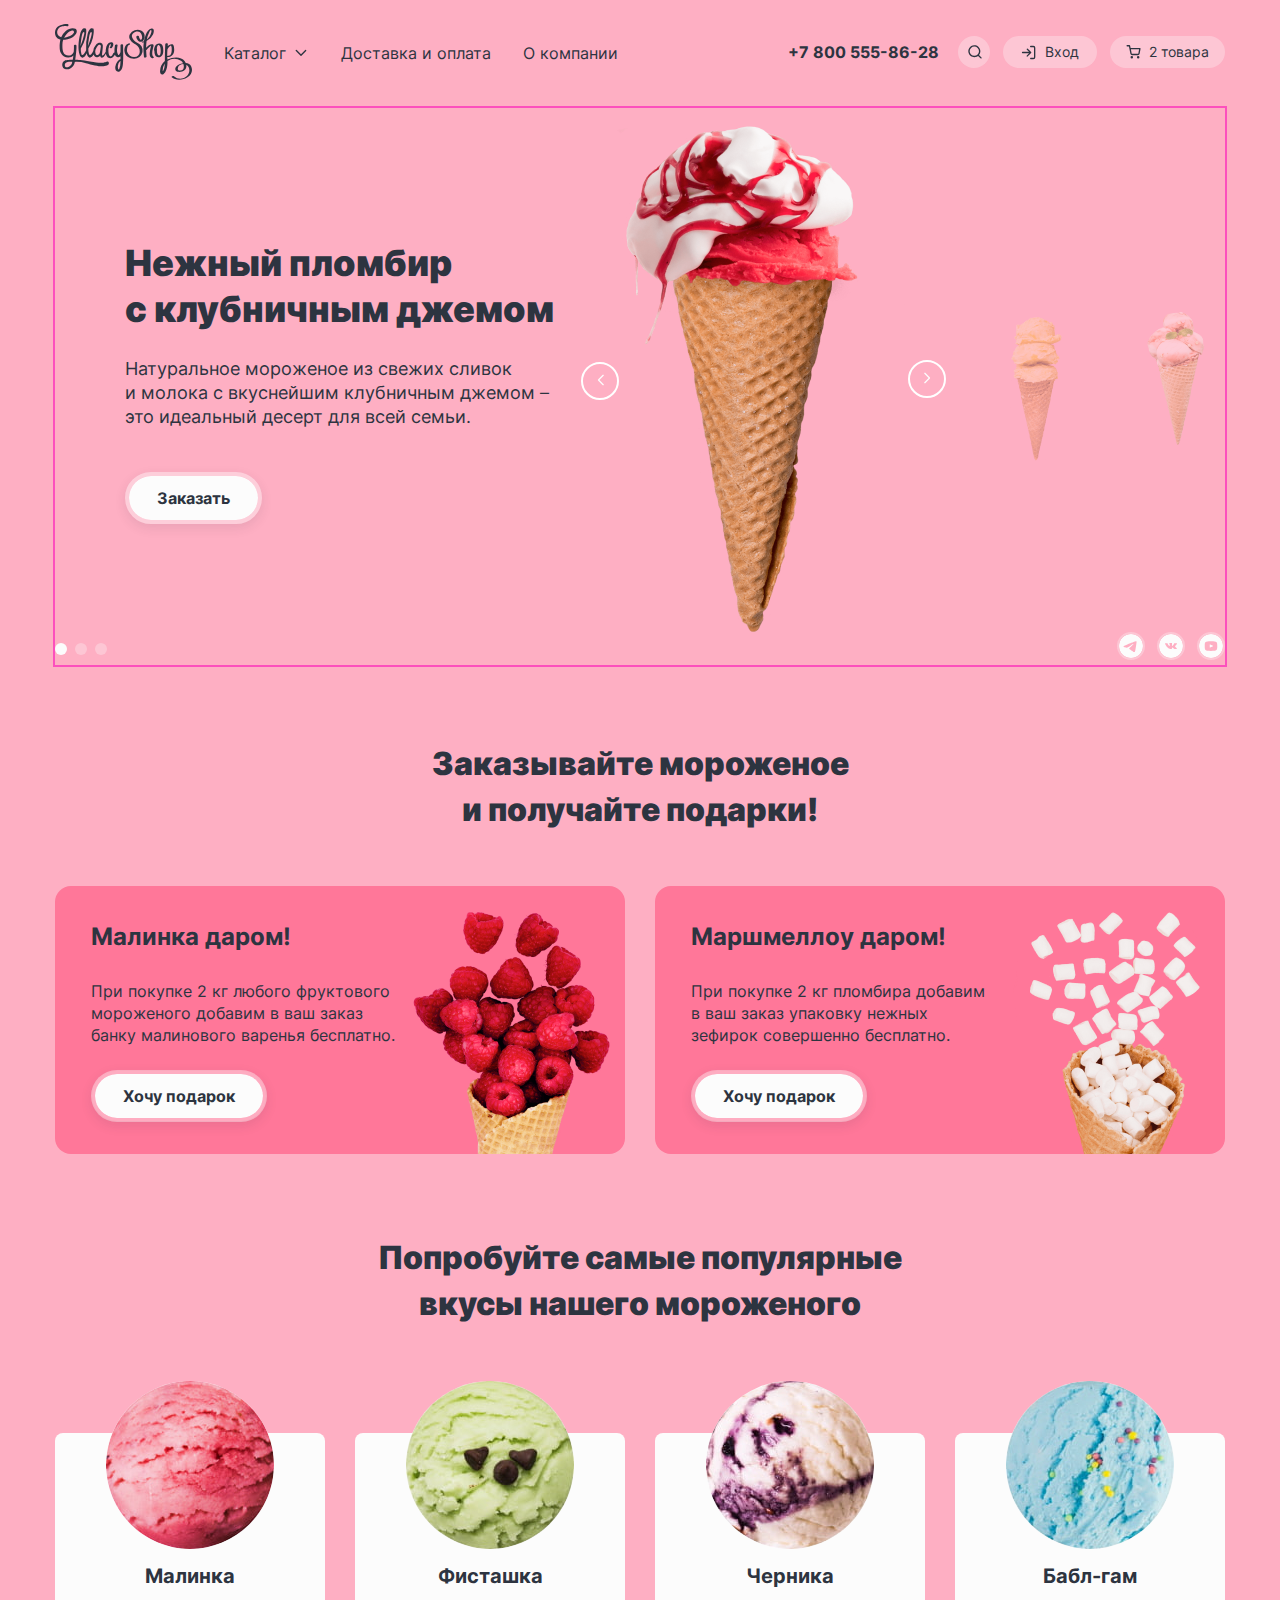
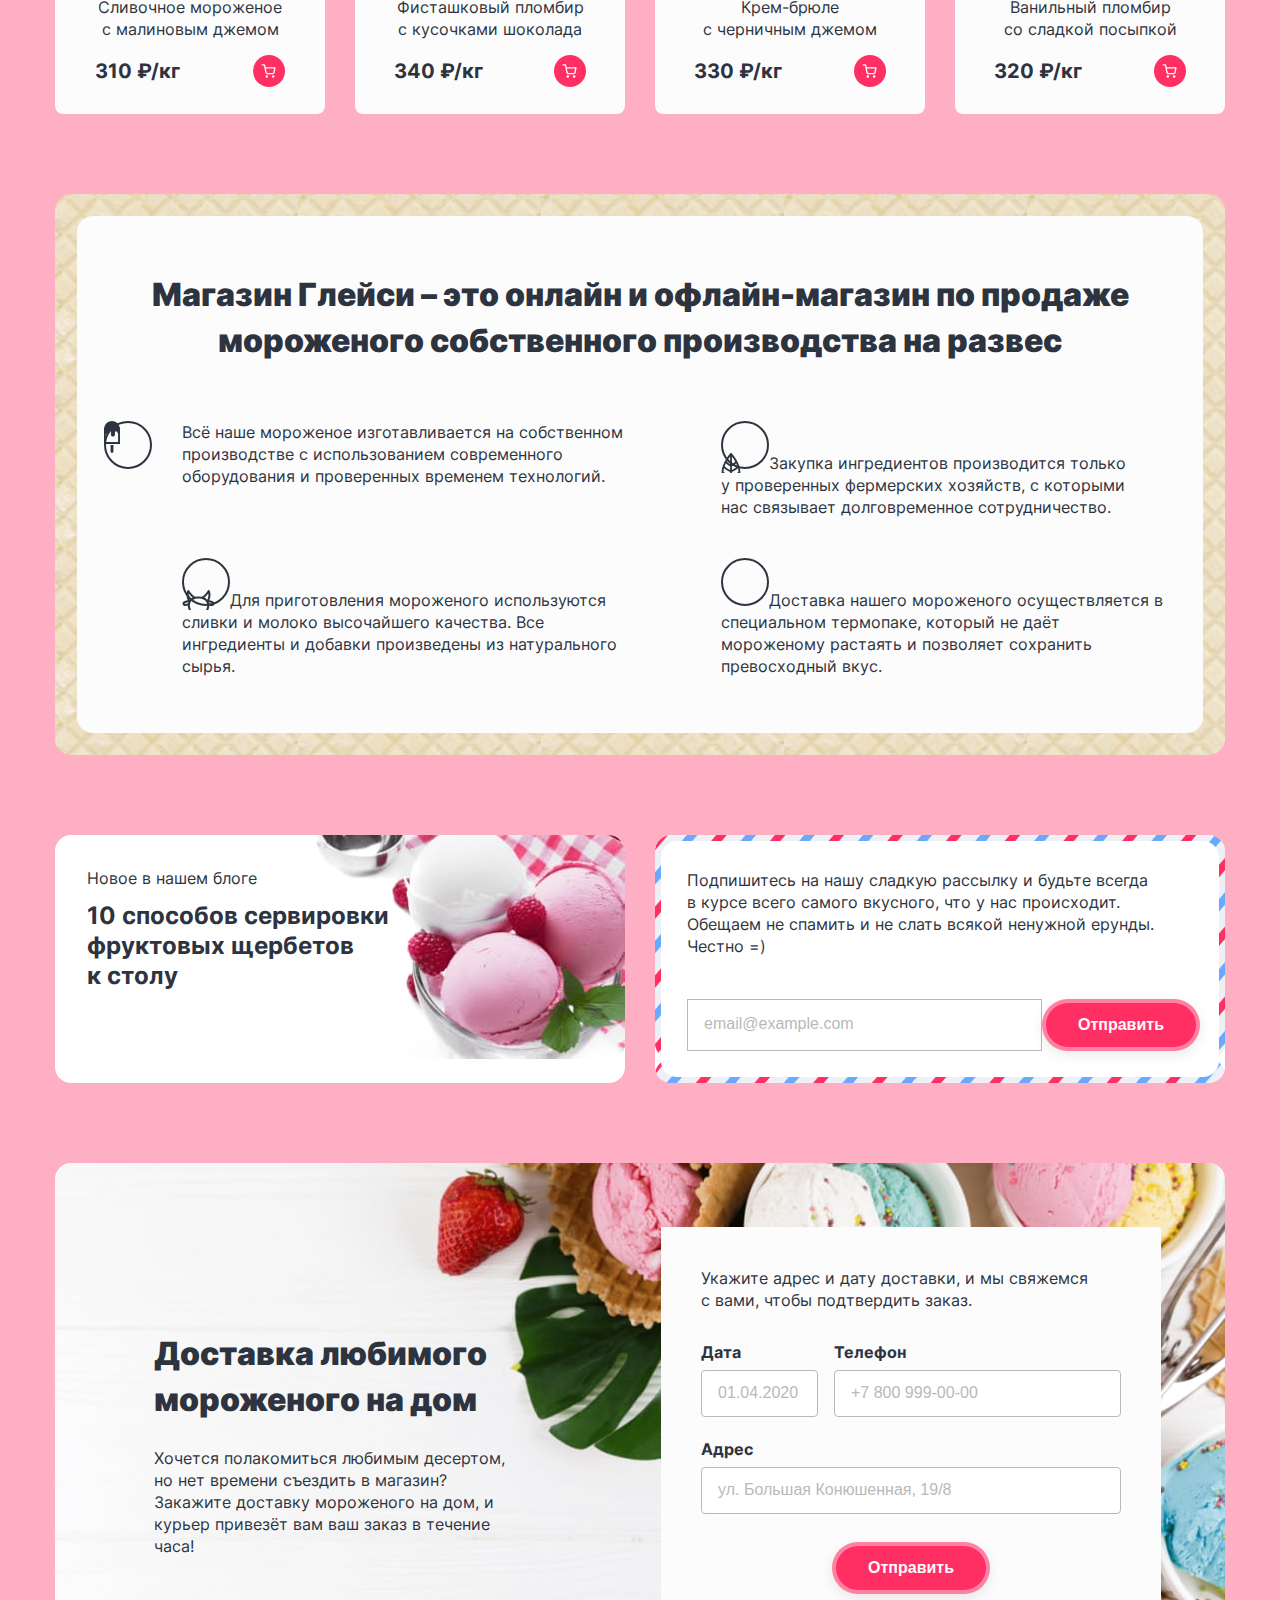
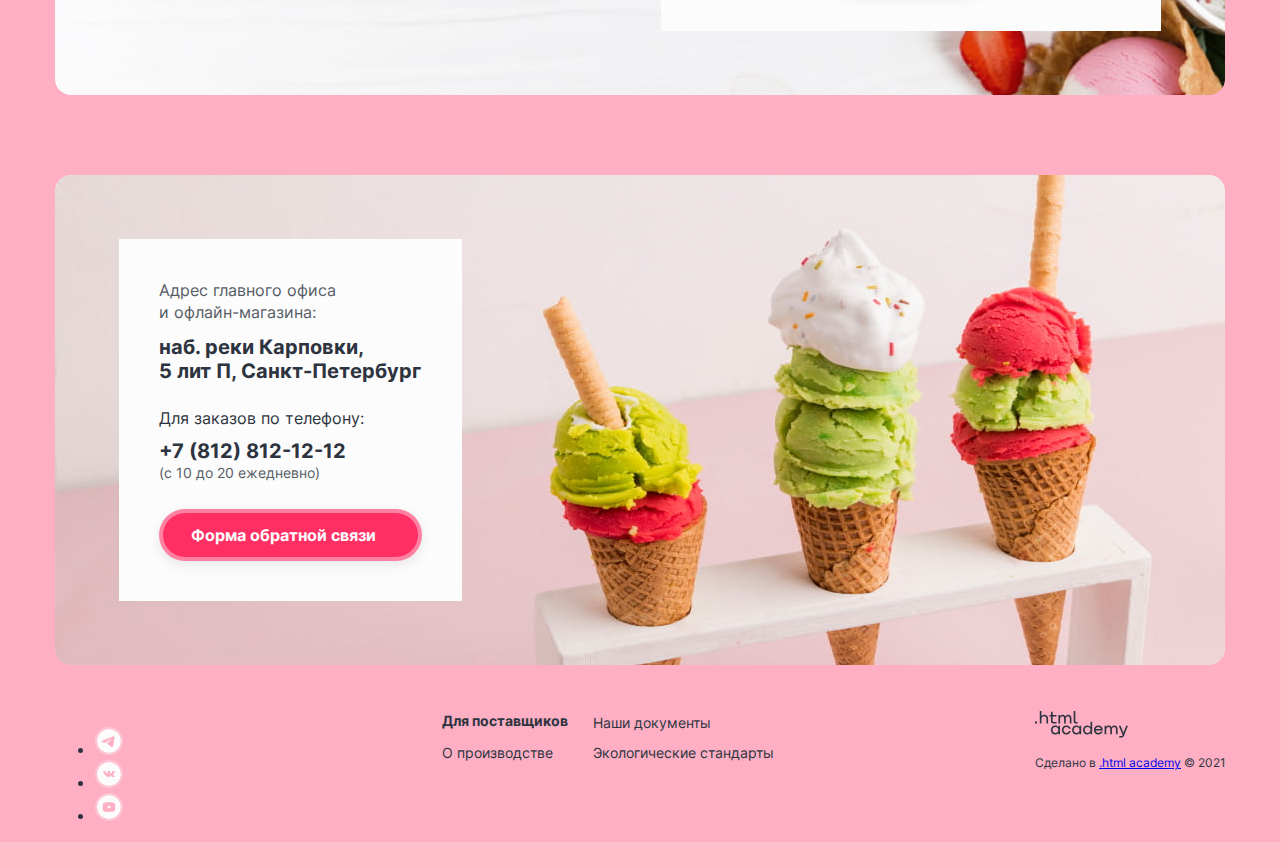
==== index.html @ ef9c4199 "Merge pull request #6 from iukait/master" ====
<!DOCTYPE html>
<html lang="ru">

  <head>
    <meta charset="utf-8">
    <title>Глейси</title>
    <link rel="stylesheet" href="style/style.css">
  </head>

  <body class="slider-pink">
    <div class="page-wrapper">
      <header class="main-header">
        <nav class="navigation">
          <div class="navigation-left">
            <div class="logo-wrapper">
              <a href="index.html" class="navigation-logo">
                <img src="images/logo/logo.svg" class="main-header-logo" alt="логотип Глейси шоп." width="137"
                  height="56">
              </a>
            </div>
            <!-- navigation item -->
            <ul class="navigation-list">
              <li class="navigation-item navigation-item-select">
                <a href="catalog.html" class="navigation-link navigation-link-select ">
                  <svg aria-hidden="true" focusable="false" xmlns="http://www.w3.org/2000/svg" width="16" height="17"
                    fill="currentColor" viewBox="0 0 16 17">
                    <path fill-rule="evenodd"
                      d="M3.8 7.05a.67.67 0 1 0-.93.95l4.66 4.66a.66.66 0 0 0 .95 0L13.14 8a.67.67 0 0 0-.94-.95L8 11.25l-4.2-4.2Z"
                      clip-rule="evenodd" />
                  </svg> Каталог
                </a>
                <div class="block-select">
                  <ul class="block-list-select">
                    <li class="block-item-select">
                      <a href="#" class="block-link-select select-title">Новинки</a>
                    </li>
                    <li class="block-item-select">
                      <a href="" class="block-link-select">Сливочное </a>
                    </li>
                    <li class="block-item-select">
                      <a href="#" class="block-link-select">Щербеты</a>
                    </li>
                    <li class="block-item-select">
                      <a href="#" class="block-link-select">Фруктовый лед</a>
                    </li>
                    <li class="block-item-select">
                      <a href="#" class="block-link-select"> Мелорин</a>
                    </li>
                  </ul>
                </div>
              </li>
              <li class="navigation-item">
                <a href="delivery.html" class="navigation-link">Доставка и оплата</a>
              </li>
              <li class="navigation-item">
                <a href="about.html" class="navigation-link">О компании</a>
              </li>
            </ul>
          </div>
          <!-- navigation user -->
          <ul class="navigation-user-list">
            <li class="navigation-user-item ">
              <a href="tel:+78005558628" class="navigation-user-link navigation-link-tel">+7 800 555-86-28
                <span class="visually-hidden">Телефон</span>
              </a>
            </li>
            <li class="navigation-user-item navigation-item-search ">
              <a href="#" class="navigation-user-link  navigation-user-link-search">
                <svg aria-hidden="true" focusable="false" width="16" height="17" viewBox="0 0 16 17" fill="none"
                  xmlns="http://www.w3.org/2000/svg">
                  <path fill-rule="evenodd" clip-rule="evenodd"
                    d="M2.66 8.19a4.67 4.67 0 1 1 9.34 0 4.67 4.67 0 0 1-9.34 0Zm8.42 4.69a6 6 0 1 1 .94-.94l2.45 2.44a.67.67 0 1 1-.94.95l-2.45-2.45Z"
                    fill="currentColor" />
                </svg>
                <span class="visually-hidden">Поиск </span>
              </a>
              <form class="block-search">
                <input class='block-search-input' type="text" placeholder="Поиск по сайту">
              </form>
            </li>

            <li class="navigation-user-item navigation-item-login">
              <a href="#" class="navigation-user-link navigation-link-login">
                <svg aria-hidden="true" focusable="false" xmlns="http://www.w3.org/2000/svg" width="16" height="17"
                  fill="none" viewBox="0 0 16 17">
                  <path fill="currentColor" fill-rule="evenodd"
                    d="M9 2.52c0-.36.3-.66.67-.66h2.66a2 2 0 0 1 2 2v9.33a2 2 0 0 1-2 2H9.67a.67.67 0 0 1 0-1.33h2.66a.67.67 0 0 0 .67-.67V3.86a.67.67 0 0 0-.67-.67H9.67A.67.67 0 0 1 9 2.52Zm-3.14 2.2a.67.67 0 0 1 .94 0l3.33 3.33a.69.69 0 0 1 .13.18.66.66 0 0 1-.13.77L6.8 12.33a.67.67 0 1 1-.94-.94l2.2-2.2h-6.4a.67.67 0 1 1 0-1.33h6.4l-2.2-2.2a.67.67 0 0 1 0-.94Z"
                    clip-rule="evenodd" />
                </svg>
                Вход
              </a>
              <forma class="block-login">
                <p class="block-login-title">Личный кабинет</p>
                <input class="block-login-email" type="email" name="email" required placeholder="email@example.com">
                <input class="block-login-password" type="password" name="password" required placeholder=".....">
                <div class="block-login-wrapper">
                  <button class="button button-red">Войти</button>
                  <div class="block-login-link-wrapper">
                    <a href="#">Забыли пароль?</a>
                    <a href="#">Регистрация</a>
                  </div>
                </div>

              </forma>
            </li>
            <li class="navigation-user-item navigation-item-cart">
              <a href="#" class="navigation-user-link navigation-link-cart">
                <svg aria-hidden="true" focusable="false" xmlns="http://www.w3.org/2000/svg" width="15" height="14"
                  fill="none" viewBox="0 0 15 14">
                  <path fill="currentColor" fill-rule="evenodd"
                    d="M1.17.1a.67.67 0 1 0 0 1.34h1.77l.47 2.34v.05l.97 4.83a1.83 1.83 0 0 0 1.82 1.47h5.62a1.83 1.83 0 0 0 1.82-1.47l.93-4.86a.67.67 0 0 0-.66-.8h-9.3L4.14.65a.67.67 0 0 0-.66-.53H1.17Zm4.52 8.3-.81-4.06h8.23l-.78 4.07a.5.5 0 0 1-.49.39H6.18a.5.5 0 0 1-.49-.4Zm-1.13 3.96a1.25 1.25 0 1 1 2.49 0 1.25 1.25 0 0 1-2.5 0Zm6.37 0a1.25 1.25 0 1 1 2.5 0 1.25 1.25 0 0 1-2.5 0Z"
                    clip-rule="evenodd" />
                </svg>2 товара</a>
              <span class="visually-hidden">Корзина </span>
              <div class="block-cart">
                <p class="block-cart-title">Корзина</p>
                <ul class="block-cart-list">
                  <li class="block-cart-item">
                    <img src="./images/icecream-catalog/ice-cream-1.jpg" alt="малинка" class="block-cart-img "
                      width="46" height="46">
                    <div class="block-cart-wrapper">
                      <p class="block-cart-desc">Малинка</p>
                      <p class="block-cart-sum">1 кг х 310 ₽</p>
                    </div>
                    <span class="block-cart-price">310 ₽</span>
                    <button class="block-cart-close"></button>
                  </li>
                  <li class="block-cart-item">
                    <img src="./images/icecream-catalog/ice-cream-4.jpg" alt="Бабл-гам" class="block-cart-img "
                      width="46" height="46">
                    <div class="block-cart-wrapper">
                      <p class="block-cart-desc">Бабл-гам</p>
                      <p class="block-cart-sum">1,5 кг х 320 ₽</p>
                    </div>
                    <span class="block-cart-price">480 ₽</span>
                    <button class="block-cart-close"></button>
                  </li>

                </ul>
                <div class="total-wrapper">

                  <button class="button button-red" type="submit">Оформить заказ</button>
                  <span class="block-carr-total">Итого: 790 ₽</span>
                </div>




              </div>
            </li>
          </ul>
        </nav>
      </header>
      <main class="main">
        <h1 class="visually-hidden"> Магазин мороженного Глейси </h1>
        <section class="slider">
          <h2 class="visually-hidden">Товар дня</h2>
          <!-- slider -->
          <ul class="slider-list">
            <li class="slider-item slider-item-active">
              <div class="slider-text-wrapper">
                <h3 class="slider-title">Нежный пломбир с&nbsp;клубничным джемом</h3>
                <p class="slider-desc">Натуральное мороженое из свежих сливок и&nbsp;молока с вкуснейшим клубничным
                  джемом –
                  это идеальный десерт для всей семьи.</p>
                <a href="#" class="slider-link button button-white">Заказать</a>
              </div>
              <div class="slider-img-wrapper">

                <img src="images/ice-cream-strawberry.jpg" alt="пломбир с клубничным джемом." class="slider-img"
                  width="327" height="507">
              </div>
            </li>

            <li class="slider-item">
              <div class="slider-text-wrapper">
                <h3 class="slider-title">Сливочное мороженое со вкусом банана</h3>
                <p class="slider-desc">Сливочное мороженое с ярким банановым вкусом подарит вам свежесть и наслаждение
                  даже в самый жаркий летний день.</p>
                <a href="#" class="slider-link button button-white">Заказать</a>
              </div>
              <div class="slider-img-wrapper">
                <img src="images/ice-cream-banana.jpg" alt="мороженое со вкусом банана." class="slider-img second"
                  width="66" height="150">
              </div>
            </li>

            <li class="slider-item">
              <div class="slider-text-wrapper">

                <h3 class="slider-title">Карамельный пломбир с маршмеллоу</h3>
                <p class="slider-desc">Необычный сладкий десерт с карамельным топпингом и кусочками зефира завоюет
                  сердца
                  сладкоежек всех возрастов.</p>
                <a href="#" class="slider-link button button-white">Заказать</a>
              </div>
              <div class="slider-img-wrapper">
                <div class="pink-bg"></div>
                <img src="images/ice-cream-caramel.jpg" alt="карамельный пломбир с маршмеллоу." class="slider-img"
                  width="66" height="150">
              </div>
            </li>
          </ul>
          <!-- slider button -->
          <button class="slider-pagination-button slider-preview" type="button">
            <svg width="7" height="12" viewBox="0 0 7 12" fill="none" xmlns="http://www.w3.org/2000/svg">
              <path fill-rule="evenodd" clip-rule="evenodd"
                d="M5.71044 11.1352C5.97014 11.3949 6.39119 11.3949 6.65089 11.1352C6.91059 10.8755 6.91059 10.4545 6.65089 10.1948L2.44961 5.99351L6.65093 1.79219C6.91063 1.53249 6.91063 1.11144 6.65093 0.85174C6.39123 0.592042 5.97017 0.592042 5.71048 0.85174L1.04176 5.52045C1.04081 5.52139 1.03987 5.52233 1.03892 5.52328C0.779225 5.78298 0.779225 6.20403 1.03892 6.46373L5.71044 11.1352Z"
                fill="#FCFCFC" />
            </svg>
            <span class="visually-hidden">Открыть предыдуший экран слайдера</span>
          </button>
          <button class="slider-pagination-button slider-nex" type="button">
            <svg width="7" height="12" viewBox="0 0 7 12" fill="none" xmlns="http://www.w3.org/2000/svg">
              <path fill-rule="evenodd" clip-rule="evenodd"
                d="M1.28956 0.864757C1.02986 0.605058 0.608808 0.605058 0.349109 0.864757C0.0894107 1.12446 0.0894107 1.54551 0.349109 1.80521L4.55039 6.00649L0.349071 10.2078C0.0893722 10.4675 0.0893722 10.8886 0.349071 11.1483C0.608769 11.408 1.02982 11.408 1.28952 11.1483L5.95824 6.47955C5.95918 6.47861 5.96013 6.47767 5.96108 6.47672C6.22077 6.21702 6.22077 5.79597 5.96108 5.53627L1.28956 0.864757Z"
                fill="#FCFCFC" />
            </svg>
            <span class="visually-hidden">Открыть последующий экран слайдера</span>
          </button>
          <!-- bullet -->
          <div class="wrapper">
            <ol class="slider-pagination">
              <li class="slider-pagination-item">
                <button class=" bullet bullet-active" type="button">
                  <span class="visually-hidden">1 слайд</span>
                </button>
              </li>
              <li class="slider-pagination-item">
                <button class=" bullet" type="button">
                  <span class="visually-hidden">2 слайд</span>
                </button>
              </li>
              <li class="slider-pagination-item">
                <button class="bullet" type="button">
                  <span class="visually-hidden">3 слайд</span>
                </button>
              </li>
            </ol>
            <!-- social list -->
            <ul class="social-list-top">
              <li class="social-items">
                <a href="https://t.me/htmlacademy" class="social-link">
                  <svg width="24" height="24" viewBox="0 0 24 24" fill="none" xmlns="http://www.w3.org/2000/svg">
                    <path fill-rule="evenodd" clip-rule="evenodd"
                      d="M24 12C24 18.627 18.627 24 12 24C5.373 24 0 18.627 0 12C0 5.373 5.373 0 12 0C18.627 0 24 5.373 24 12ZM12.43 8.859C11.263 9.344 8.93 10.349 5.432 11.873C4.864 12.099 4.566 12.32 4.539 12.536C4.493 12.902 4.951 13.046 5.573 13.241C5.658 13.268 5.746 13.295 5.836 13.325C6.449 13.524 7.273 13.757 7.701 13.766C8.09 13.774 8.524 13.614 9.003 13.286C12.271 11.079 13.958 9.964 14.064 9.94C14.139 9.923 14.243 9.901 14.313 9.964C14.383 10.026 14.376 10.144 14.369 10.176C14.323 10.369 12.529 12.038 11.599 12.902C11.309 13.171 11.104 13.362 11.062 13.406C10.968 13.503 10.872 13.596 10.78 13.685C10.21 14.233 9.784 14.645 10.804 15.317C11.294 15.64 11.686 15.907 12.077 16.173C12.504 16.464 12.93 16.754 13.482 17.116C13.622 17.208 13.756 17.303 13.887 17.396C14.384 17.751 14.831 18.069 15.383 18.019C15.703 17.989 16.035 17.688 16.203 16.789C16.6 14.663 17.382 10.059 17.563 8.161C17.574 8.00341 17.5673 7.84509 17.543 7.689C17.5285 7.56293 17.4671 7.44693 17.371 7.364C17.228 7.247 17.006 7.222 16.906 7.224C16.455 7.232 15.763 7.473 12.43 8.859Z"
                      fill="#FCFCFC" />
                  </svg>
                  <span class="visually-hidden">Телеграм</span>
                </a>
              </li>
              <li class="social-items">
                <a href="https://vk.com/htmlacademy" class="social-link">
                  <svg width="24" height="24" viewBox="0 0 24 24" fill="none" xmlns="http://www.w3.org/2000/svg">
                    <path fill-rule="evenodd" clip-rule="evenodd"
                      d="M24 12C24 18.6274 18.6274 24 12 24C5.37258 24 0 18.6274 0 12C0 5.37258 5.37258 0 12 0C18.6274 0 24 5.37258 24 12ZM12.5884 14.9749H11.8711C11.8711 14.9749 10.2885 15.0584 8.89479 13.7867C7.37486 12.3995 6.03249 9.64702 6.03249 9.64702C6.03249 9.64702 5.95511 9.46654 6.03917 9.3793C6.13366 9.28121 6.39106 9.27493 6.39106 9.27493L8.10567 9.26508C8.10567 9.26508 8.26727 9.28878 8.38294 9.36317C8.47824 9.42457 8.53167 9.53936 8.53167 9.53936C8.53167 9.53936 8.80878 10.1536 9.17581 10.7093C9.89212 11.7942 10.2258 12.0315 10.469 11.9152C10.8233 11.7458 10.7171 10.3816 10.7171 10.3816C10.7171 10.3816 10.7236 9.88646 10.5387 9.66601C10.3955 9.4951 10.1254 9.44527 10.0062 9.43128C9.90971 9.42 10.0681 9.22367 10.2733 9.13558C10.5819 9.00308 11.1268 8.99551 11.7706 9.00136C12.2722 9.00579 12.4165 9.0332 12.6127 9.07475C13.0677 9.17105 13.0536 9.47963 13.0229 10.1454C13.0138 10.3444 13.0032 10.5752 13.0032 10.8418C13.0032 10.9018 13.0012 10.9657 12.9991 11.0315C12.9885 11.3725 12.9763 11.7629 13.2324 11.908C13.3637 11.9822 13.6849 11.9191 14.4884 10.7233C14.8693 10.1566 15.1549 9.49024 15.1549 9.49024C15.1549 9.49024 15.2173 9.37145 15.3142 9.32048C15.4134 9.26851 15.5472 9.2845 15.5472 9.2845L17.3515 9.27465C17.3515 9.27465 17.8937 9.21796 17.9815 9.43242C18.0735 9.65758 17.7788 10.1833 17.0417 11.0444C16.3463 11.8567 16.006 12.1587 16.0328 12.4236C16.0527 12.6198 16.2739 12.7957 16.7015 13.1436C17.5897 13.8661 17.8264 14.2455 17.8827 14.3357C17.8872 14.343 17.8906 14.3484 17.893 14.3519C18.2905 14.9296 17.4522 14.9749 17.4522 14.9749L15.8497 14.9944C15.8497 14.9944 15.5053 15.0543 15.0521 14.7814C14.8151 14.6388 14.5833 14.406 14.3626 14.1842C14.0251 13.8451 13.7131 13.5316 13.4469 13.6056C13.0002 13.7298 13.0143 14.5734 13.0143 14.5734C13.0143 14.5734 13.0175 14.7536 12.9157 14.8495C12.8051 14.954 12.5884 14.9749 12.5884 14.9749Z"
                      fill="#FCFCFC" />
                  </svg>
                  <span class="visually-hidden">В контакте</span>
                </a>
              </li>
              <li class="social-items">
                <a href="https://www.youtube.com/user/htmlacademyru" class="social-link">
                  <svg width="24" height="24" viewBox="0 0 24 24" fill="none" xmlns="http://www.w3.org/2000/svg">
                    <path
                      d="M14.0037 11.7913L11.1963 10.4813C10.9513 10.3675 10.75 10.495 10.75 10.7662V13.2338C10.75 13.505 10.9513 13.6325 11.1963 13.5188L14.0025 12.2087C14.2488 12.0938 14.2487 11.9063 14.0037 11.7913ZM12 0C5.3725 0 0 5.3725 0 12C0 18.6275 5.3725 24 12 24C18.6275 24 24 18.6275 24 12C24 5.3725 18.6275 0 12 0ZM12 16.875C5.8575 16.875 5.75 16.3213 5.75 12C5.75 7.67875 5.8575 7.125 12 7.125C18.1425 7.125 18.25 7.67875 18.25 12C18.25 16.3213 18.1425 16.875 12 16.875Z"
                      fill="#FCFCFC" />
                  </svg>
                  <span class="visually-hidden">Ю туб</span>
                </a>
              </li>
            </ul>
          </div>
        </section>
        <!-- gift -->
        <section class="free-gifts">
          <h2 class="free-gifts-title">Заказывайте мороженое<br>и получайте подарки!</h2>
          <ul class="free-gift-list">
            <li class="free-gift-item raspberry">
              <div class="free-gift-item-wrapper ">
                <h3 class="free-gift-subtitle">Малинка даром! </h3>
                <p class="free-gift-desc">При покупке 2 кг любого фруктового мороженого добавим в ваш заказ банку
                  малинового варенья бесплатно.</p>
                <a href="#" class="button free-gift-button button-white">Хочу подарок</a>
              </div>
            </li>

            <li class="free-gift-item marshmallow">
              <div class="free-gift-item-wrapper ">
                <h3 class="free-gift-subtitle">Маршмеллоу даром!</h3>
                <p class="free-gift-desc">При покупке 2 кг пломбира добавим в&nbsp;ваш заказ упаковку нежных зефирок
                  совершенно бесплатно.</p>

                <a href="#" class="button free-gift-button button-white">Хочу подарок</a>
              </div>
            </li>
          </ul>
        </section>
        <!-- catalog -->
        <section class="catalog">
          <h2 class="catalog-title">Попробуйте самые популярные вкусы нашего мороженого</h2>
          <ul class="catalog-list">
            <li class="catalog-item">
              <div class="helper-white"></div>
              <a href="#" class="catalog-item-link">
                <img src="images/icecream-catalog/ice-cream-1.jpg" alt="фото Сливочного мороженого." class="catalog-img"
                  width="168" height="168">
                <h3 class="catalog-item-title">Малинка</h3>
              </a>
              <p class="catalog-item-desc">Сливочное мороженое с малиновым джемом</p>
              <div class="catalog-item-wrapper">
                <p class="catalog-item-price">310 ₽/кг</p>
                <a href="#" class="catalog-item-button">
                  <svg width="15" height="14" viewBox="0 0 15 14" fill="none" xmlns="http://www.w3.org/2000/svg">
                    <path fill-rule="evenodd" clip-rule="evenodd"
                      d="M1.16667 0.25C0.798477 0.25 0.5 0.548477 0.5 0.916667C0.5 1.28486 0.798477 1.58333 1.16667 1.58333H2.93794L3.40537 3.91872C3.40821 3.93667 3.41176 3.95438 3.416 3.97182L4.38338 8.80515L4.3835 8.80571C4.46706 9.22572 4.69562 9.60299 5.02921 9.87153C5.36111 10.1387 5.77595 10.2813 6.20183 10.2748H11.8225C12.2484 10.2813 12.6633 10.1387 12.9952 9.87153C13.3289 9.60287 13.5575 9.22538 13.641 8.80515L13.641 8.80515L13.642 8.80016L14.5691 3.93872C14.6063 3.74355 14.5545 3.54195 14.4279 3.38887C14.3012 3.23578 14.1129 3.14716 13.9142 3.14716H4.61072L4.1381 0.785829C4.07574 0.474257 3.80215 0.25 3.4844 0.25H1.16667ZM5.69098 8.54444L4.87759 4.4805H13.1084L12.3328 8.54736C12.31 8.65988 12.2485 8.7609 12.1591 8.83291C12.0691 8.90535 11.9565 8.94383 11.841 8.94162L11.841 8.94149H11.8282H6.19614V8.94137L6.18337 8.94162C6.06787 8.94383 5.95528 8.90535 5.8653 8.83291C5.77531 8.76048 5.71368 8.6587 5.69117 8.5454L5.69098 8.54444ZM4.55739 12.5054C4.55739 11.8175 5.1151 11.2597 5.80307 11.2597C6.49105 11.2597 7.04876 11.8175 7.04876 12.5054C7.04876 13.1934 6.49105 13.7511 5.80307 13.7511C5.1151 13.7511 4.55739 13.1934 4.55739 12.5054ZM10.9307 12.5054C10.9307 11.8175 11.4884 11.2597 12.1764 11.2597C12.8644 11.2597 13.4221 11.8175 13.4221 12.5054C13.4221 13.1934 12.8644 13.7511 12.1764 13.7511C11.4884 13.7511 10.9307 13.1934 10.9307 12.5054Z"
                      fill="#FCFCFC" />
                  </svg>
                  <span class="visually-hidden">Добавить в корзину</span>
                </a>
              </div>
            </li>
            <li class="catalog-item">
              <div class="helper-white"></div>
              <a href="#" class="catalog-item-link">
                <img src="images/icecream-catalog/ice-cream-2.jpg" alt="фото Фисташкого мороженого." class="catalog-img"
                  width="168" height="168">
                <h3 class="catalog-item-title">Фисташка</h3>
              </a>
              <p class="catalog-item-desc">Фисташковый пломбир с кусочками шоколада</p>
              <div class="catalog-item-wrapper">
                <p class="catalog-item-price">340 ₽/кг</p>
                <a href="#" class="catalog-item-button">
                  <svg width="15" height="14" viewBox="0 0 15 14" fill="none" xmlns="http://www.w3.org/2000/svg">
                    <path fill-rule="evenodd" clip-rule="evenodd"
                      d="M1.16667 0.25C0.798477 0.25 0.5 0.548477 0.5 0.916667C0.5 1.28486 0.798477 1.58333 1.16667 1.58333H2.93794L3.40537 3.91872C3.40821 3.93667 3.41176 3.95438 3.416 3.97182L4.38338 8.80515L4.3835 8.80571C4.46706 9.22572 4.69562 9.60299 5.02921 9.87153C5.36111 10.1387 5.77595 10.2813 6.20183 10.2748H11.8225C12.2484 10.2813 12.6633 10.1387 12.9952 9.87153C13.3289 9.60287 13.5575 9.22538 13.641 8.80515L13.641 8.80515L13.642 8.80016L14.5691 3.93872C14.6063 3.74355 14.5545 3.54195 14.4279 3.38887C14.3012 3.23578 14.1129 3.14716 13.9142 3.14716H4.61072L4.1381 0.785829C4.07574 0.474257 3.80215 0.25 3.4844 0.25H1.16667ZM5.69098 8.54444L4.87759 4.4805H13.1084L12.3328 8.54736C12.31 8.65988 12.2485 8.7609 12.1591 8.83291C12.0691 8.90535 11.9565 8.94383 11.841 8.94162L11.841 8.94149H11.8282H6.19614V8.94137L6.18337 8.94162C6.06787 8.94383 5.95528 8.90535 5.8653 8.83291C5.77531 8.76048 5.71368 8.6587 5.69117 8.5454L5.69098 8.54444ZM4.55739 12.5054C4.55739 11.8175 5.1151 11.2597 5.80307 11.2597C6.49105 11.2597 7.04876 11.8175 7.04876 12.5054C7.04876 13.1934 6.49105 13.7511 5.80307 13.7511C5.1151 13.7511 4.55739 13.1934 4.55739 12.5054ZM10.9307 12.5054C10.9307 11.8175 11.4884 11.2597 12.1764 11.2597C12.8644 11.2597 13.4221 11.8175 13.4221 12.5054C13.4221 13.1934 12.8644 13.7511 12.1764 13.7511C11.4884 13.7511 10.9307 13.1934 10.9307 12.5054Z"
                      fill="#FCFCFC" />
                  </svg>
                  <span class="visually-hidden">Добавить в корзину</span>
                </a>
              </div>
            </li>
            <li class="catalog-item">
              <div class="helper-white"></div>
              <a href="#" class="catalog-item-link">
                <img src="images/icecream-catalog/ice-cream-3.jpg" alt="фото Крем-брюле с черничным джемом."
                  class="catalog-img" width="168" height="168">
                <h3 class="catalog-item-title">Черника</h3>
              </a>
              <p class="catalog-item-desc">Крем-брюле с&nbsp;черничным джемом</p>
              <div class="catalog-item-wrapper">

                <p class="catalog-item-price">330 ₽/кг</p>
                <a href="#" class="catalog-item-button">
                  <svg width="15" height="14" viewBox="0 0 15 14" fill="none" xmlns="http://www.w3.org/2000/svg">
                    <path fill-rule="evenodd" clip-rule="evenodd"
                      d="M1.16667 0.25C0.798477 0.25 0.5 0.548477 0.5 0.916667C0.5 1.28486 0.798477 1.58333 1.16667 1.58333H2.93794L3.40537 3.91872C3.40821 3.93667 3.41176 3.95438 3.416 3.97182L4.38338 8.80515L4.3835 8.80571C4.46706 9.22572 4.69562 9.60299 5.02921 9.87153C5.36111 10.1387 5.77595 10.2813 6.20183 10.2748H11.8225C12.2484 10.2813 12.6633 10.1387 12.9952 9.87153C13.3289 9.60287 13.5575 9.22538 13.641 8.80515L13.641 8.80515L13.642 8.80016L14.5691 3.93872C14.6063 3.74355 14.5545 3.54195 14.4279 3.38887C14.3012 3.23578 14.1129 3.14716 13.9142 3.14716H4.61072L4.1381 0.785829C4.07574 0.474257 3.80215 0.25 3.4844 0.25H1.16667ZM5.69098 8.54444L4.87759 4.4805H13.1084L12.3328 8.54736C12.31 8.65988 12.2485 8.7609 12.1591 8.83291C12.0691 8.90535 11.9565 8.94383 11.841 8.94162L11.841 8.94149H11.8282H6.19614V8.94137L6.18337 8.94162C6.06787 8.94383 5.95528 8.90535 5.8653 8.83291C5.77531 8.76048 5.71368 8.6587 5.69117 8.5454L5.69098 8.54444ZM4.55739 12.5054C4.55739 11.8175 5.1151 11.2597 5.80307 11.2597C6.49105 11.2597 7.04876 11.8175 7.04876 12.5054C7.04876 13.1934 6.49105 13.7511 5.80307 13.7511C5.1151 13.7511 4.55739 13.1934 4.55739 12.5054ZM10.9307 12.5054C10.9307 11.8175 11.4884 11.2597 12.1764 11.2597C12.8644 11.2597 13.4221 11.8175 13.4221 12.5054C13.4221 13.1934 12.8644 13.7511 12.1764 13.7511C11.4884 13.7511 10.9307 13.1934 10.9307 12.5054Z"
                      fill="#FCFCFC" />
                  </svg>
                  <span class="visually-hidden">Добавить в корзину</span>
                </a>
              </div>
            </li>
            <li class="catalog-item">
              <div class="helper-white"></div>
              <a href="#" class="catalog-item-link">
                <img src="images/icecream-catalog/ice-cream-4.jpg"
                  alt="фото Ванильного пломбира со&nbspсладкой посыпкой." class="catalog-img" width="168" height="168">
                <h3 class="catalog-item-title">Бабл-гам</h3>
              </a>
              <p class="catalog-item-desc">Ванильный пломбир со&nbsp;сладкой посыпкой</p>
              <div class="catalog-item-wrapper">
                <p class="catalog-item-price">320 ₽/кг</p>
                <a href="#" class="catalog-item-button">
                  <svg width="15" height="14" viewBox="0 0 15 14" fill="none" xmlns="http://www.w3.org/2000/svg">
                    <path fill-rule="evenodd" clip-rule="evenodd"
                      d="M1.16667 0.25C0.798477 0.25 0.5 0.548477 0.5 0.916667C0.5 1.28486 0.798477 1.58333 1.16667 1.58333H2.93794L3.40537 3.91872C3.40821 3.93667 3.41176 3.95438 3.416 3.97182L4.38338 8.80515L4.3835 8.80571C4.46706 9.22572 4.69562 9.60299 5.02921 9.87153C5.36111 10.1387 5.77595 10.2813 6.20183 10.2748H11.8225C12.2484 10.2813 12.6633 10.1387 12.9952 9.87153C13.3289 9.60287 13.5575 9.22538 13.641 8.80515L13.641 8.80515L13.642 8.80016L14.5691 3.93872C14.6063 3.74355 14.5545 3.54195 14.4279 3.38887C14.3012 3.23578 14.1129 3.14716 13.9142 3.14716H4.61072L4.1381 0.785829C4.07574 0.474257 3.80215 0.25 3.4844 0.25H1.16667ZM5.69098 8.54444L4.87759 4.4805H13.1084L12.3328 8.54736C12.31 8.65988 12.2485 8.7609 12.1591 8.83291C12.0691 8.90535 11.9565 8.94383 11.841 8.94162L11.841 8.94149H11.8282H6.19614V8.94137L6.18337 8.94162C6.06787 8.94383 5.95528 8.90535 5.8653 8.83291C5.77531 8.76048 5.71368 8.6587 5.69117 8.5454L5.69098 8.54444ZM4.55739 12.5054C4.55739 11.8175 5.1151 11.2597 5.80307 11.2597C6.49105 11.2597 7.04876 11.8175 7.04876 12.5054C7.04876 13.1934 6.49105 13.7511 5.80307 13.7511C5.1151 13.7511 4.55739 13.1934 4.55739 12.5054ZM10.9307 12.5054C10.9307 11.8175 11.4884 11.2597 12.1764 11.2597C12.8644 11.2597 13.4221 11.8175 13.4221 12.5054C13.4221 13.1934 12.8644 13.7511 12.1764 13.7511C11.4884 13.7511 10.9307 13.1934 10.9307 12.5054Z"
                      fill="#FCFCFC" />
                  </svg>
                  <span class="visually-hidden">Добавить в корзину</span>
                </a>
              </div>
            </li>
          </ul>
        </section>
        <!-- about -->
        <section class="about">
          <div class="about-wrapper">
            <h2 class="about-title">Магазин Глейси – это онлайн и офлайн-магазин по продаже мороженого собственного
              производства на развес</h2>
            <ul class="about-list">

              <li class="about-item">
                <p class="about-item-desc about-item-desc-icecream">Всё наше мороженое изготавливается на собственном
                  производстве с
                  использованием
                  современного оборудования и проверенных временем технологий.</p>
              </li>
              <li class="about-item">
                <p class="about-item-desc about-item-desc-leaf">Закупка ингредиентов производится только
                  у&nbsp;проверенных
                  фермерских
                  хозяйств, с
                  которыми нас&nbsp;связывает долговременное сотрудничество.</p>
              </li>

              <li class="about-item">
                <p class="about-item-desc about-item-desc-cow">Для приготовления мороженого используются сливки и молоко
                  высочайшего
                  качества.
                  Все ингредиенты и&nbsp;добавки произведены из натурального сырья.</p>
              </li>
              <li class="about-item">
                <p class="about-item-desc about-item-des-temp">Доставка нашего мороженого осуществляется в специальном
                  термопаке, который не
                  даёт мороженому растаять и позволяет сохранить превосходный вкус.</p>
              </li>
            </ul>
          </div>
        </section>
        <!-- new-mail -->
        <div class="new-mail-wrapper">
          <!-- new -->
          <section class="newsletter">
            <h2 class="visually-hidden">Новости</h2>
            <a href="#" class="news-link">
              <p class="news-text">Новое в нашем блоге</p>
              <h3 class="news-title">10 способов сервировки фруктовых щербетов к&nbsp;столу</h3>
            </a>
          </section>
          <!-- mailing -->
          <section class="mailing">
            <div class="mailing-wrapper-white">
              <h2 class="visually-hidden">Рассылка</h2>
              <div class="mailing-wrapper">
                <p class="mailing-text">Подпишитесь на нашу сладкую рассылку и будьте всегда в&nbsp;курсе всего самого
                  вкусного, что у нас происходит. Обещаем не спамить и не слать всякой ненужной ерунды. Честно =)</p>
                <form class="mailing-form" action="https://echo.htmlacademy.ru" method="post">
                  <input type="email" name="mailing-email" id="mailing-email" placeholder="email@example.com"
                    class="input-mail" required>
                  <button class="submit button-red button">Отправить</button>
                </form>
              </div>
            </div>
          </section>
        </div>
        <!-- delivery -->
        <section class="delivery">
          <div class="delivery-about">
            <h2 class="delivery-title">Доставка любимого мороженого на дом</h2>
            <p class="delivery-text">Хочется полакомиться любимым десертом, но&nbsp;нет времени съездить в магазин?
              Закажите
              доставку мороженого на дом, и курьер привезёт вам ваш заказ в течение часа!</p>
          </div>

          <form class="delivery-form" action="https://echo.htmlacademy.ru" method="get">

            <div class="delivery-form-input-wrapper">
              <p class="delivery-form-text">Укажите адрес и дату доставки, и мы свяжемся с&nbsp;вами, чтобы подтвердить
                заказ.
              </p>
              <div class="delivery-form-date">
                <label for="delivery-data">Дата</label>
                <input type="text" name="delivery-form-date" id="delivery-data" placeholder="01.04.2020"
                  class="input-data" required>
              </div>
              <div class="delivery-form-tel">
                <label for="delivery-tel">Телефон</label>
                <input type="tel" name="delivery-form-tel" id="delivery-tel" placeholder="+7 800 999-00-00"
                  class="input-tel" required>
              </div>
              <div class="delivery-form-address">
                <label for="delivery-address">Адрес</label>
                <input type="text" name="delivery-form-address" id="delivery-address"
                  placeholder="ул. Большая Конюшенная, 19/8" class="input-addres" required>
              </div>
              <button class="button button-red" type="submit">Отправить</button>
            </div>

          </form>
        </section>
        <!-- contact  -->
        <section class="contact">
          <h2 class="visually-hidden">Контакты</h2>
          <div class="contact-wrapper">
            <p class="contact-text">Адрес главного офиса<br> и офлайн-магазина:</p>
            <address class="contact-address">
              <p class="contact-address">наб. реки Карповки,<br> 5 лит П, Санкт-Петербург</p>
            </address>
            <p class="contact-tel">Для заказов по телефону:</p>
            <a href="tel:+78128121212" class="tel">+7 (812) 812-12-12</a>
            <p class="contact-time">(с 10 до 20 ежедневно)</p>
            <a href="#" class="button  button-red contact-button">Форма обратной связи</a>
          </div>
        </section>
      </main>
      <!-- footer  -->
      <footer class="main-footer">
        <section class="social">
          <h2 class="visually-hidden">Социальные сети</h2>
          <ul class="social-list">
            <li class="social-items">
              <a href="https://t.me/htmlacademy" class="social-link">
                <svg aria-hidden="true" focusable="false" width="24" height="24" viewBox="0 0 24 24" fill="none"
                  xmlns="http://www.w3.org/2000/svg">
                  <path fill-rule="evenodd" clip-rule="evenodd"
                    d="M24 12C24 18.627 18.627 24 12 24C5.373 24 0 18.627 0 12C0 5.373 5.373 0 12 0C18.627 0 24 5.373 24 12ZM12.43 8.859C11.263 9.344 8.93 10.349 5.432 11.873C4.864 12.099 4.566 12.32 4.539 12.536C4.493 12.902 4.951 13.046 5.573 13.241C5.658 13.268 5.746 13.295 5.836 13.325C6.449 13.524 7.273 13.757 7.701 13.766C8.09 13.774 8.524 13.614 9.003 13.286C12.271 11.079 13.958 9.964 14.064 9.94C14.139 9.923 14.243 9.901 14.313 9.964C14.383 10.026 14.376 10.144 14.369 10.176C14.323 10.369 12.529 12.038 11.599 12.902C11.309 13.171 11.104 13.362 11.062 13.406C10.968 13.503 10.872 13.596 10.78 13.685C10.21 14.233 9.784 14.645 10.804 15.317C11.294 15.64 11.686 15.907 12.077 16.173C12.504 16.464 12.93 16.754 13.482 17.116C13.622 17.208 13.756 17.303 13.887 17.396C14.384 17.751 14.831 18.069 15.383 18.019C15.703 17.989 16.035 17.688 16.203 16.789C16.6 14.663 17.382 10.059 17.563 8.161C17.574 8.00341 17.5673 7.84509 17.543 7.689C17.5285 7.56293 17.4671 7.44693 17.371 7.364C17.228 7.247 17.006 7.222 16.906 7.224C16.455 7.232 15.763 7.473 12.43 8.859Z"
                    fill="#FCFCFC" />
                </svg>
                <span class="visually-hidden">Телеграм</span>
              </a>
            </li>
            <li class="social-items">
              <a href="https://vk.com/htmlacademy" class="social-link">
                <svg aria-hidden="true" focusable="false" width="24" height="24" viewBox="0 0 24 24" fill="none"
                  xmlns="http://www.w3.org/2000/svg">
                  <path fill-rule="evenodd" clip-rule="evenodd"
                    d="M24 12C24 18.6274 18.6274 24 12 24C5.37258 24 0 18.6274 0 12C0 5.37258 5.37258 0 12 0C18.6274 0 24 5.37258 24 12ZM12.5884 14.9749H11.8711C11.8711 14.9749 10.2885 15.0584 8.89479 13.7867C7.37486 12.3995 6.03249 9.64702 6.03249 9.64702C6.03249 9.64702 5.95511 9.46654 6.03917 9.3793C6.13366 9.28121 6.39106 9.27493 6.39106 9.27493L8.10567 9.26508C8.10567 9.26508 8.26727 9.28878 8.38294 9.36317C8.47824 9.42457 8.53167 9.53936 8.53167 9.53936C8.53167 9.53936 8.80878 10.1536 9.17581 10.7093C9.89212 11.7942 10.2258 12.0315 10.469 11.9152C10.8233 11.7458 10.7171 10.3816 10.7171 10.3816C10.7171 10.3816 10.7236 9.88646 10.5387 9.66601C10.3955 9.4951 10.1254 9.44527 10.0062 9.43128C9.90971 9.42 10.0681 9.22367 10.2733 9.13558C10.5819 9.00308 11.1268 8.99551 11.7706 9.00136C12.2722 9.00579 12.4165 9.0332 12.6127 9.07475C13.0677 9.17105 13.0536 9.47963 13.0229 10.1454C13.0138 10.3444 13.0032 10.5752 13.0032 10.8418C13.0032 10.9018 13.0012 10.9657 12.9991 11.0315C12.9885 11.3725 12.9763 11.7629 13.2324 11.908C13.3637 11.9822 13.6849 11.9191 14.4884 10.7233C14.8693 10.1566 15.1549 9.49024 15.1549 9.49024C15.1549 9.49024 15.2173 9.37145 15.3142 9.32048C15.4134 9.26851 15.5472 9.2845 15.5472 9.2845L17.3515 9.27465C17.3515 9.27465 17.8937 9.21796 17.9815 9.43242C18.0735 9.65758 17.7788 10.1833 17.0417 11.0444C16.3463 11.8567 16.006 12.1587 16.0328 12.4236C16.0527 12.6198 16.2739 12.7957 16.7015 13.1436C17.5897 13.8661 17.8264 14.2455 17.8827 14.3357C17.8872 14.343 17.8906 14.3484 17.893 14.3519C18.2905 14.9296 17.4522 14.9749 17.4522 14.9749L15.8497 14.9944C15.8497 14.9944 15.5053 15.0543 15.0521 14.7814C14.8151 14.6388 14.5833 14.406 14.3626 14.1842C14.0251 13.8451 13.7131 13.5316 13.4469 13.6056C13.0002 13.7298 13.0143 14.5734 13.0143 14.5734C13.0143 14.5734 13.0175 14.7536 12.9157 14.8495C12.8051 14.954 12.5884 14.9749 12.5884 14.9749Z"
                    fill="#FCFCFC" />
                </svg>
                <span class="visually-hidden">В контакте</span>
              </a>
            </li>
            <li class="social-items">
              <a href="https://www.youtube.com/user/htmlacademyru" class="social-link">
                <svg aria-hidden="true" focusable="false" width="24" height="24" viewBox="0 0 24 24" fill="none"
                  xmlns="http://www.w3.org/2000/svg">
                  <path
                    d="M14.0037 11.7913L11.1963 10.4813C10.9513 10.3675 10.75 10.495 10.75 10.7662V13.2338C10.75 13.505 10.9513 13.6325 11.1963 13.5188L14.0025 12.2087C14.2488 12.0938 14.2487 11.9063 14.0037 11.7913ZM12 0C5.3725 0 0 5.3725 0 12C0 18.6275 5.3725 24 12 24C18.6275 24 24 18.6275 24 12C24 5.3725 18.6275 0 12 0ZM12 16.875C5.8575 16.875 5.75 16.3213 5.75 12C5.75 7.67875 5.8575 7.125 12 7.125C18.1425 7.125 18.25 7.67875 18.25 12C18.25 16.3213 18.1425 16.875 12 16.875Z"
                    fill="#FCFCFC" />
                </svg>
                <span class="visually-hidden">Ю туб</span>
              </a>
            </li>
          </ul>
        </section>
        <section class="footer-documents">
          <h2 class="visually-hidden">Документы</h2>
          <ul class="footer-documents-list">
            <li class="footer-documents-item current">
              <a href="#" class="footer-documents-link">Для поставщиков</a>
            </li>
            <li class="footer-documents-item">
              <a href="#" class="footer-documents-link">Наши документы</a>
            </li>
            <li class="footer-documents-item">
              <a href="#" class="footer-documents-link">О производстве</a>
            </li>
            <li class="footer-documents-item">
              <a href="#" class="footer-documents-link">Экологические стандарты</a>
            </li>
          </ul>
        </section>
        <section class="footer-about">
          <h2 class="visually-hidden"> Разработка сайта</h2>
          <a href="https://htmlacademy.ru/" class="htmlacademy-link">
            <img src="images/logo/logo_htmlacademy.svg" alt="логотип htmlacademy." class="footer-about-logo" width="93"
              height="27">
          </a>
          <p class="about-text">Сделано в <a href="https://htmlacademy.ru/" class="htmlacademy-link">.html academy</a> ©
            2021</p>
        </section>
      </footer>
    </div>
    <script src="./script/app.js"></script>
  </body>

</html>
---- style/style.css ----
@font-face {
  font-family: "Inter";
  font-style: normal;
  font-weight: 400;
  src: url("../fonts/inter-400.woff2") format("woff2");
  font-display: swap;
}

@font-face {
  font-family: "Inter";
  font-style: normal;
  font-weight: 700;
  src: url("../fonts/inter-700.woff2") format("woff2");
  font-display: swap;
}

@font-face {
  font-family: "Inter";
  font-style: normal;
  font-weight: 900;
  src: url("../fonts/inter-900.woff2") format("woff2");
  font-display: swap;
}

body {
  margin: 0;
  padding: 0;
  box-sizing: border-box;
  font-family: 'Inter', "Arial", sans-serif;
  font-style: normal;
  font-weight: 400;
  font-size: 16px;
  line-height: 22px;
  color: #2d3440;
}

.slider-pink {
  background-color: #feafc3;
}

.slider-blue {
  background: #69a9ff;
}

.slider-yellow {
  background: #fcc850;
}

.page-wrapper {
  width: 1170px;
  margin: 0 auto;
}

.button {
  text-decoration: none;
  color: #2D3440;
  font-weight: 700;
  font-size: 16px;
  line-height: 20px;
  background-clip: padding-box;
  background-color: #fcfcfc;
  padding: 12px 28px;
  border: 4px solid rgba(252, 252, 252, 0.4);
  box-shadow: 0 4px 12px rgba(45, 52, 64, 0.1);
  border-radius: 26px;
}

.button-red {
  display: block;
  text-decoration: none;
  color: #fcfcfc;
  padding: 12px 32px;
  background: #ff2f64;
  box-shadow: 0 4px 12px rgba(45, 52, 64, 0.1);
}

.visually-hidden {
  position: absolute;
  width: 1px;
  height: 1px;
  margin: -1px;
  border: 0;
  padding: 0;
  white-space: nowrap;
  clip-path: inset(100%);
  clip: rect(0 0 0 0);
  overflow: hidden;
}

/* header */
.main-header {
  margin: 0;
  display: flex;
  justify-content: space-between;
  max-width: 1170px;
  column-gap: 17px;
}

.navigation {
  display: flex;
  justify-content: space-between;
  width: 100%;
  line-height: 20px;
  margin-bottom: 24px;
}

.navigation-left {
  display: flex;
  margin-right: auto;
}

.logo-wrapper {
  margin-top: 24px;
  margin-right: 16px;
}

.navigation-list {
  margin: 35px 0 0;
  padding: 0;
  width: 430px;
  flex-wrap: wrap;
  display: flex;
  align-items: flex-start;
  list-style: none;
}

/* catalog-drop-down menu  */

.navigation-item-select {
  position: relative;
}

.block-select {
  position: absolute;
  display: none;
  background-color: #fcfcfc;
  width: 138px;
  padding: 16px;
  box-sizing: border-box;
  transform: translateY(100%);
  left: 2px;
  bottom: -7px;
  box-shadow: 0 8px 16px rgba(45, 52, 64, 0.12);
  border-radius: 4px;
  z-index: 1;
}

.block-list-select {
  margin: 0;
  list-style: none;
  box-sizing: border-box;
  padding: 0;
}

.block-link-select {
  text-decoration: none;
  color: inherit;
  font-family: 'Inter';
  font-style: normal;
  font-weight: 400;
  font-size: 14px;
  line-height: 20px;
  display: block;
  margin-bottom: 10px;
}

.block-link-select:last-child() {
  margin-bottom: 5px;
}

.select-title {
  display: block;
  font-weight: 700;
  position: relative;
  margin-bottom: 23px;
}

.select-title::after {
  position: absolute;
  content: url("..//images/header/dasher.svg");
  width: 103px;
  height: 0;
  top: 17px;
  left: 0;
}

.navigation-item-select--open .block-select {
  display: block;
}

.navigation-link-select svg {
  color: #2d3440
}

.navigation-item-select--open .navigation-link-select {
  display: flex;
  background-color: #ff4d79;
  padding: 8px 17px 8px 16px;
  color: #fcfcfc;
  border-radius: 30px;
}

.navigation-item-select--open .navigation-link-select svg {
  color: #fcfcfc;
  transform: rotate(-180deg);
}

/* .catalog-select:hover {
  background: rgba(252, 252, 252, 0.5);
} */
.navigation-user-link {
  text-decoration: none;
  color: #2D3440;
}

/* search-block  */
.navigation-item-search {
  position: relative;
  background-color: rgba(252, 252, 252, 0.3);
  padding: 10px;
  border-radius: 50%;
  width: 32px;
  height: 32px;
  display: flex;
  box-sizing: border-box;
  font-size: 14px;
  line-height: 20px;
}

.navigation-item-search .navigation-user-link svg {
  position: absolute;
  top: -3px;
  right: -23px;
  color: #2D3440;
}

.block-search {
  position: absolute;
  width: 356px;
  padding: 24px 16px;
  background: #FCFCFC;
  border-radius: 4px;
  display: none;
  box-sizing: border-box;
  transform: translateY(100%);
  bottom: -8px;
  right: 1px;
  z-index: 1;
}

.block-search-input {
  width: 324px;
  height: 48px;
}

.navigation-item-search--open .block-search {
  display: block;
}

.navigation-user-list {
  margin: 0;
  padding: 0;
  width: 450px;
  display: flex;
  flex-wrap: wrap;
  align-items: flex-start;
  column-gap: 13px;
  margin-top: 36px;
  list-style: none;
  justify-content: flex-end;
}

.navigation-item {
  padding: 8px 16px;
}

.navigation-item.navigation-item-select.navigation-item-select--open {
  padding: 0;
}

.navigation-item-search--open {
  background-color: #ff4d79;
  padding: 8px 17px 8px 16px;
  color: #fcfcfc;
  border-radius: 50%;
  width: 32px;
  height: 32px;
  box-sizing: border-box;
  position: relative;
  display: flex;
}

.navigation-item-search--open .navigation-user-link-search svg {
  position: absolute;
  top: 8px;
  right: -1px;
  color: #fcfcfc;

}

.navigation-item:hover {
  background: rgba(252, 252, 252, 0.5);
  border-radius: 30px;
}

.navigation-item:focus {
  background: rgba(252, 252, 252, 0.5);
  border: 2px solid #2D3440;
  border-radius: 30px;
  outline: none;
}

.navigation-link {
  text-decoration: none;
  color: #2D3440;
  display: flex;
  gap: 7px;
}

.navigation-link svg {
  order: 1;
}

.navigation-user-item:not(.navigation-link-tel) .navigation-user-link {
  position: relative;
}

.navigation-user-item SVG {
  margin-right: 8px;
}

.navigation-link-tel {
  font-weight: 700;
  text-decoration: none;
  color: #2D3440;
  line-height: 20px;
  padding: 6px 6px;
  display: block;
}

.navigation-item-login {

  background-color: rgba(252, 252, 252, 0.3);
  padding: 6px 18px;
  border-radius: 30px;
  font-size: 14px;
  line-height: 20px;
  position: relative;
}

.navigation-link-login {
  display: flex;
  align-items: center;
}

/* block-login  */
.block-login {
  display: none;
  width: 420px;
  position: absolute;
  box-sizing: border-box;
  transform: translateY(100%);
  right: -3px;
  bottom: -7px;
  background-color: #fcfcfc;
  border-radius: 4px;
  padding: 48px;
  z-index: 1;
}

.navigation-item-login--open {
  display: block;
  background-color: #ff4d79;
  padding: 6px 18px;
  border-radius: 30px;
  font-size: 14px;
  line-height: 20px;
}

.navigation-item-login--open .block-login {
  display: block;
}

.navigation-item-login--open .navigation-link-login svg,
.navigation-item-login--open .navigation-link-login {
  color: #fcfcfc;
}

.block-login-title {
  font-weight: 700;
  font-size: 24px;
  line-height: 30px;
  margin: 0;
  margin-bottom: 31px;
}

.block-login-email,
.block-login-password {
  display: block;
  width: 283px;
  padding: 14px 16px;
  background: #ffffff;
  border: 1px solid #b9b9b9;
  border-radius: 4px;
  margin-bottom: 15px;
}

.block-login-email::placeholder {
  font-weight: 400;
  font-size: 16px;
  line-height: 20px;
  color: #2D3440;
}

.block-login-wrapper {
  display: flex;
  column-gap: 23px;
}

.block-login-wrapper a {
  color: #2D3440;
}

.navigation-link-cart {
  position: relative;
  display: flex;
  align-items: center;
}

.navigation-link-cart svg {
  color: #2D3440;
}

.navigation-item-cart {
  position: relative;
  background-color: rgba(252, 252, 252, 0.3);
  border-radius: 30px;
  display: flex;
  align-items: center;
  justify-content: center;
  padding: 6px 16px;
  font-size: 14px;
  line-height: 20px;
}

/* block-cart  */
.block-cart {
  position: absolute;
  display: none;
  width: 435px;
  background-color: #fcfcfc;
  padding: 48px;
  transform: translateY(100%);
  bottom: -8px;
  right: 1px;
  z-index: 1;
  box-sizing: border-box;
}

.navigation-item-cart--open .block-cart {
  display: block;
}

.block-cart-title {
  font-weight: 700;
  font-size: 24px;
  line-height: 30px;
  margin: 0;
  margin-bottom: 30px;
}

.block-cart-desc {
  margin: 0;
  font-weight: 700;
  font-size: 18px;
  line-height: 22px;
  margin-bottom: 3px;
}

.block-cart-sum {
  margin: 0;
  font-size: 14px;
  line-height: 20px;
  color: #b9b9b9;
}

.block-cart-list {
  padding: 0;
  margin: 0;
  border-bottom: 1px solid #e7e7e7;
  padding-bottom: 7px;
  margin-bottom: 28px;
}

.block-cart-item {
  display: flex;
  column-gap: 16px;
  margin-bottom: 23px;
}

.block-cart-img {
  border-radius: 50%;
}

.block-cart-wrapper {
  margin-right: 65px;
}

.block-cart-price {
  font-weight: 700;
  font-size: 18px;
  line-height: 22px;
  align-self: center;
}

.block-cart-close {
  background: url("../images/close.svg") no-repeat;
  border: none;
  margin-left: auto;
  align-self: center;
}

.total-wrapper {
  display: flex;
}

.block-carr-total {
  align-self: center;
  font-weight: 700;
  font-size: 18px;
  line-height: 22px;
  margin-left: auto;

}

.svg-in {
  padding-right: 8.33px;
}

/* *****  */
.navigation-item-cart--open {
  background: rgb(255, 74, 120);
  padding: 8px 16px;
  border-radius: 30px;
}

.navigation-item-cart--open .navigation-link-cart ~ {
  color: #fcfcfc;
}

.navigation-item-cart--open .navigation-link-cart svg {
  color: #fcfcfc;
}

/* .navigation-link .navigation-user-item:hover {
  background: rgba(252, 252, 252, 0.5);
  padding: 8px 16px;
  border-radius: 27px;
} */

.navigation-user-link:focus {
  background: rgba(252, 252, 252, 0.5);
  border: 2px solid #2D3440;
  border-radius: 27px;
}


.navigation-user-item:active {
  background: #FCFCFC;
  border-radius: 27px;
}


/* main  slider*/
.slider {
  margin-bottom: 76px;
  position: relative;
  outline: #fc50bd 2px solid;
}

.slider-list {
  margin: 0;
  padding: 0;
  list-style: none;
  display: flex;
  padding-left: 70px;
  align-items: center;
}

.slider-item {
  display: flex;
  margin-right: 65px;
}

.slider-item-active .slider-text-wrapper {
  display: block;
}

.slider-item:not(.slider-item-active) {
  margin-right: 48px;
}

.slider-text-wrapper {
  display: none;
  width: 470px;
  padding-top: 132px;
}

.slider-title {
  font-weight: 900;
  font-size: 36px;
  line-height: 46px;
  margin: 0;
  margin-bottom: 24px;
  overflow-x: hidden;
}

.slider-desc {
  width: 429px;
  font-size: 18px;
  line-height: 24px;
  padding-top: 1px;
  margin: 0 0 58px;
  overflow-x: hidden;
}

.slider-img-wrapper {
  width: 93px;
  height: 150px;
  opacity: 0.4;
  margin: 0 auto;
  position: relative;
  margin-top: 32px;
}

.slider-item-active .slider-img-wrapper {
  width: 329px;
  height: 507px;
  opacity: 1;
  margin-top: 17px;
}

.slider-img {
  width: 100%;
  height: auto;
}

.slider-link {
  text-decoration: none;
  color: #2D3440;
}

.slider-pagination-button {
  position: absolute;
  border: 2px solid;
  color: #fff;
  border-radius: 50%;
  background: transparent;
  width: 38px;
  height: 38px;
}

.slider-preview {
  left: 526px;
  top: 254px;
}

.slider-nex {
  left: 853px;
  top: 252px;
}

.slider-pagination {
  list-style: none;
  display: flex;
  flex-wrap: wrap;
  margin: 0;
  padding: 0;
  width: 52px;
  justify-content: space-between;
}

.bullet {
  width: 12px;
  height: 12px;
  background-color: rgb(252, 252, 252, 0.3);
  display: block;
  border: none;
  border-radius: 50%;
}

.bullet-active {
  background-color: #fcfcfc;
}

.social-list-top {
  width: 130px;
  list-style: none;
  margin: 0;
  padding: 0;
  display: flex;
  flex-wrap: wrap;
  justify-content: flex-end;

  gap: 12px
}

.social-link svg {
  border: 2px solid rgba(252, 252, 252, 0.3);
  border-radius: 24px;
}

.wrapper {
  display: flex;
  justify-content: space-between;
  align-items: center;
}

/* free-gifts section */
.free-gifts {
  width: 100%;
  margin-bottom: 81px;
}

.free-gifts-title {
  margin: 0 auto;
  font-weight: 900;
  font-size: 32px;
  line-height: 46px;
  text-align: center;
  margin-bottom: 53px;
}

.free-gift-list {
  display: flex;
  justify-content: space-between;
  list-style: none;
  margin: 0;
  padding: 0;
  column-gap: 30px;
}

.free-gift-item {
  width: 570px;
  display: flex;
  background-color: #ff7799;
  border-radius: 16px;
  padding: 36px 229px 32px 36px;
}

.free-gift-item-wrapper {
  display: flex;
  flex-direction: column;
  align-items: flex-start;
  justify-content: space-between;
}

.raspberry {
  background-image: url("..//images/raspberry.jpg");
  background-repeat: no-repeat;
  background-position: right bottom;
}

.marshmallow {
  background-image: url("..//images/marshmallowjpg.jpg");
  background-repeat: no-repeat;
  background-position: right bottom;
}

.free-gift-subtitle {
  font-weight: 700;
  font-size: 24px;
  line-height: 30px;
  margin: 0;
  margin-bottom: 28px;
}

.free-gift-desc {
  margin: 0;
  margin-bottom: 24px;
  width: 305px;
}

/* catalog */
.catalog {
  margin-bottom: 80px;
}

.catalog-title {
  margin: 0 auto;
  font-weight: 900;
  font-size: 32px;
  line-height: 46px;
  text-align: center;
  width: 588px;
  margin-bottom: 54px;
}

.catalog-list {
  list-style: none;
  margin: 0;
  padding: 0;
  display: flex;
  flex-wrap: wrap;
  gap: 91px 30px;
}

.catalog-item-link {
  text-decoration: none;
  /* display: flex; */
  flex-direction: column;
  position: relative;
  display: block;
}

.catalog-img {
  border-radius: 50%;
  /* position: absolute;
  left: -36px;
  top: -50px; */
}

.catalog-item {
  margin: 0;
  /* display: flex; */
  /* flex-direction: column; */
  /* align-items: center; */
  width: 270px;
  position: relative;
  text-align: center;
  padding: 0 0 27px 0;
}

.catalog-item::before {
  content: "";
  height: calc(100% - 52px);
  width: 100%;
  background-color: #fcfcfc;
  border-radius: 8px;
  position: absolute;
  bottom: 0;
  left: 0;
  z-index: -1;
}

.catalog-item-title {
  margin: 0 auto;
  color: #2D3440;
  margin-bottom: 8px;
  margin-top: 10px;
  font-weight: 700;
  font-size: 20px;
  line-height: 24px;
  width: 200px;
}

.catalog-item-desc {
  width: 190px;
  margin: 2px auto 15px;
  line-height: 22px;
  text-align: center;
}

.catalog-item-wrapper {
  width: 100%;
  display: flex;
  align-items: center;
  justify-content: space-around;
}

.catalog-item-price {
  font-weight: 700;
  font-size: 20px;
  line-height: 24px;
  margin: 0;
}

.catalog-item-button {
  min-width: 32px;
  min-height: 32px;
  border-radius: 26px;
  background-color: #ff2f64;
  display: flex;
  align-items: center;
  margin-left: -7px;
}

.catalog-item-button svg {
  padding: 8px 8px;
}

/* about */
.about {
  background: url("../images/сео-bg.jpg") repeat;
  border-radius: 16px;
  padding: 22px;
  margin-bottom: 80px;
}

.about-wrapper {
  background-color: #fcfcfc;
  border-radius: 16px;
  padding: 56px 17px;
}

.about-title {
  width: 997px;
  margin: 0 auto;
  font-weight: 900;
  font-size: 32px;
  line-height: 46px;
  margin-bottom: 54px;
  text-align: center;
}

.about-list {
  padding: 0;
  margin: 0;
  list-style: none;
  display: grid;
  grid-template-columns: 505px 505px;
  gap: 37px 34px;
}

.about-item {
  width: 530px;
  padding-top: 3px;
}

.about-item-desc {
  position: relative;
  margin: 0;
  padding-left: 88px;

}

.about-item-desc::before {

  content: url(" ../images/circle.svg");
  width: 48px;
  height: 48px;
  left: 10px;
}

.about-item-desc-icecream::before {
  background: url("../images/ice-cream.svg") no-repeat;
  position: absolute;
}

.about-item-desc-leaf::before {
  background: url("../images/leaf.svg") no-repeat;
}

.about-item-desc-cow::before {
  background: url("../images/cow.svg") no-repeat;
}

.about-item-desc-temp::before {
  background: url("../images/thermometer.svg") no-repeat;
}

.new-mail-wrapper {
  display: flex;
  column-gap: 30px;
  margin-bottom: 80px;
}

/* newsletter */
.newsletter {
  width: 570px;
  background: #fff url("../images/news.jpg") no-repeat;
  border-radius: 16px;
  padding-left: 32px;
  padding-top: 33px;
  padding-bottom: 68px;
}

.news-link {
  text-decoration: none;
  color: inherit;
}

/*переполнение??? */
.news-title {
  width: 303px;
  font-weight: 700;
  font-size: 24px;
  line-height: 30px;
  margin: 0;
  padding-top: 13px;
}

.news-text {
  width: 200px;
  margin: 0;
  line-height: 20px;
}

/* mailing */
.mailing {
  width: 570px;
  border-radius: 16px;
  background: url("../images/subscription.jpg") repeat;
  padding: 6px;
}

.mailing-wrapper-white {
  background: #ffffff;
  border-radius: 16px;
  padding: 26px;
  box-sizing: border-box;
  height: 100%;
}

.mailing-text {
  margin: 2px 0 42px 0;
  width: 506px;
}

.mailing-form {
  width: 506px;
  display: flex;
  justify-content: space-between;
}

.button-red {
  display: block;
  text-decoration: none;
  color: #fcfcfc;
  padding: 12px 32px;
  background: #ff2f64;
  box-shadow: 0 4px 12px rgba(45, 52, 64, 0.1);
}

.input-mail {
  line-height: 20px;
  color: #b9b9b9;
  padding: 14px;
  padding-right: 160px;
  padding-left: 16px;
  border: #b9b9b9 1px solid;
}

::-webkit-input-placeholder {
  font-size: 16px;
  line-height: 20px;
  color: #b9b9b9;
}

/* delivery */
.delivery {
  background: #f1f1f3 url("../images/delivery.jpg") no-repeat;
  display: flex;
  padding: 0 64px 64px 61px;
  border-radius: 16px;
  margin-bottom: 80px;
}

.delivery-form-input-wrapper {
  display: grid;
  grid-template-columns: 117px 287px;
  column-gap: 16px;
  row-gap: 20px;
  border-radius: 8px;
}

.delivery-about {
  width: 500px;
  margin-right: 63px;
  margin-top: 130px;
  padding: 38px;
}

.delivery-title {
  font-size: 32px;
  line-height: 46px;
  font-weight: 900;
  width: 365px;
  margin: 0;
  padding: 0;
  text-align: left;
  margin-bottom: 24px;
}

.delivery-text {
  margin: 0;
  font-size: 16px;
  line-height: 22px;
  width: 372px;
}

.delivery-form {
  background-color: #fcfcfc;
  width: 500px;
  margin-top: 64px;
  padding: 40px 40px 37px;
}

/* ???????? */
.delivery-form .button-red {
  grid-column: 1/-1;
  justify-self: center;
  margin-top: 8px;
}

.delivery-form input {
  padding: 15px 16px;
  display: block;
  border: 1px solid #b9b9b9;
  border-radius: 4px;
}

.delivery-form label {
  font-weight: 700;
  font-size: 16px;
  line-height: 20px;
  margin-bottom: 8px;
  padding-top: 11px;
}

.delivery-form-date {
  display: flex;
  flex-direction: column;
}

.delivery-form-text {
  margin: 0;
  grid-column: 1/-1;
}

.delivery-form-tel {
  display: flex;
  flex-direction: column;
}

.delivery-form-address {
  display: flex;
  flex-direction: column;
  grid-column: 1/-1;
}

/* ????? */
.delivery-form-address label {
  padding-top: 2px;
}

.delivery-data {
  display: block;
}

/* contact */
.contact {
  background: #e4c1c5 url("../images/feedback.jpg") no-repeat;
  border-radius: 16px;
  padding: 64px 0 64px 64px;
}

.contact-wrapper {
  background-color: #fcfcfc;
  width: 343px;
  padding: 40px;
  box-sizing: border-box;
}

.contact-text {
  margin: 0;
  padding: 0;
  color: #565C66;
  margin-bottom: 12px;
}

.contact-address {
  margin: 0 0 24px;
}

.contact-button {
  padding: 12px 28px;
}

.contact-address {
  font-weight: 700;
  font-size: 20px;
  line-height: 24px;
  font-style: normal;
}

.contact-tel {
  margin: 0 0 10px;
}

.tel {
  text-decoration: none;
  color: rgb(45, 52, 64);
  font-size: 20px;
  font-weight: 700;
  line-height: 24px;
}

.contact-time {
  color: #565C66;
  margin: 0;
  margin-bottom: 26px;
  font-size: 14px;
  line-height: 20px;
}

/* footer */
.main-footer {
  display: grid;
  grid-template-columns: 367px 436px 368px;
  row-gap: 10px;
  padding-top: 46px;
}

.footer-documents {
  width: 332px;
}

.footer-documents-list {
  list-style: none;
}

.footer-documents-link {
  text-decoration: none;
  color: inherit;
  font-size: 14px;
  line-height: 20px;
}

.about-text {
  font-size: 12px;
  line-height: 16px;
}

.footer-documents-list {
  display: grid;
  grid-template-columns: 127px 183px;
  column-gap: 24px;
  row-gap: 8px;
  margin: 0;
  padding: 0;
  padding-left: 20px;
}

.footer-documents-list .current {
  font-weight: 700;
  font-size: 14px;
  line-height: 20px;
}

.footer-documents-link {
  font-size: 14px;
  line-height: 20px;
}

.footer-about {
  /* justify-items: center; */
  justify-self: end;
  margin-bottom: 32px;
}

/* *************************** */
.bread-crumbs-list {
  width: 400px;
  list-style: none;
  padding: 0;
  margin: 0;
  display: flex;
  flex-wrap: wrap;
  column-gap: 28px;
}

.bread-crumbs-link {
  text-decoration: none;
  color: inherit;
  font-weight: 700;
  font-size: 14px;
  line-height: 20px;
}

.bread-crumbs-item .current {
  font-weight: 700;
  text-decoration: underline;
}

.bread-crumbs-title {
  font-weight: 900;
  font-size: 32px;
  line-height: 46px;
  margin-top: 40px;
}

/* filter  */
.filter {
  margin-bottom: 95px;
}

.catalog-filter {
  width: 830px;
  display: flex;
  flex-wrap: wrap;
  margin-bottom: 44px;
}

.catalog-filter-list {
  list-style: none;
  display: flex;
}

.btn-range-handle {
  width: 16px;
  height: 16px;
  background: #2D3440;
  border-radius: 50%;
  border: 1px solid #2D3440;
  ;
}

.catalog-filter-list-checkbox,
.catalog-filter-list-radio,
.select-control,
.buttons-range {
  background-color: rgba(252, 252, 252, 0.3);
  margin: 0;
  list-style: none;
  display: flex;
  padding: 9px 24px;
  gap: 16px;
  box-shadow: 0 4px 4px rgba(0, 0, 0, 0.25);
  border-radius: 18px;
}

.pink-button {
  padding: 8px 53px;
  color: #2d3440;
  background: rgba(252, 252, 252, 0.3);
  /* basic/extra-light */

  border: 2px solid #fcfcfc;
  border-radius: 20px;
}

/* catalog-pagination */
.pagination-wrapper {
  display: flex;
  margin-top: 57px;
}

.pagination-catalog-list {
  width: 260px;
  list-style: none;
  margin: 0;
  padding: 0;
  display: flex;
  margin-left: auto;
  column-gap: 8px;
}

.pagination-catalog-item .pagination-link {
  text-decoration: none;
  color: inherit;
  display: block;
}

.catalog-pagination-current {
  display: block;
  width: 24px;
  height: 24px;
  background-color: #FCFCFC;
  border-radius: 50%;
  text-align: center center;
}

.pagination-show-more {
  margin-left: auto
}

.catalog-pagination-prev {
  display: block;
  background-image: url("../images/arrow-left-catalog.svg");
  background-repeat: no-repeat;
  background-position: center;
  width: 16px;
  height: 16px;
}

.catalog-pagination-next {
  display: block;
  background-image: url("../images/arrow-right-catalog.svg");
  background-repeat: no-repeat;
  background-position: center;
  width: 16px;
  height: 16px;
}
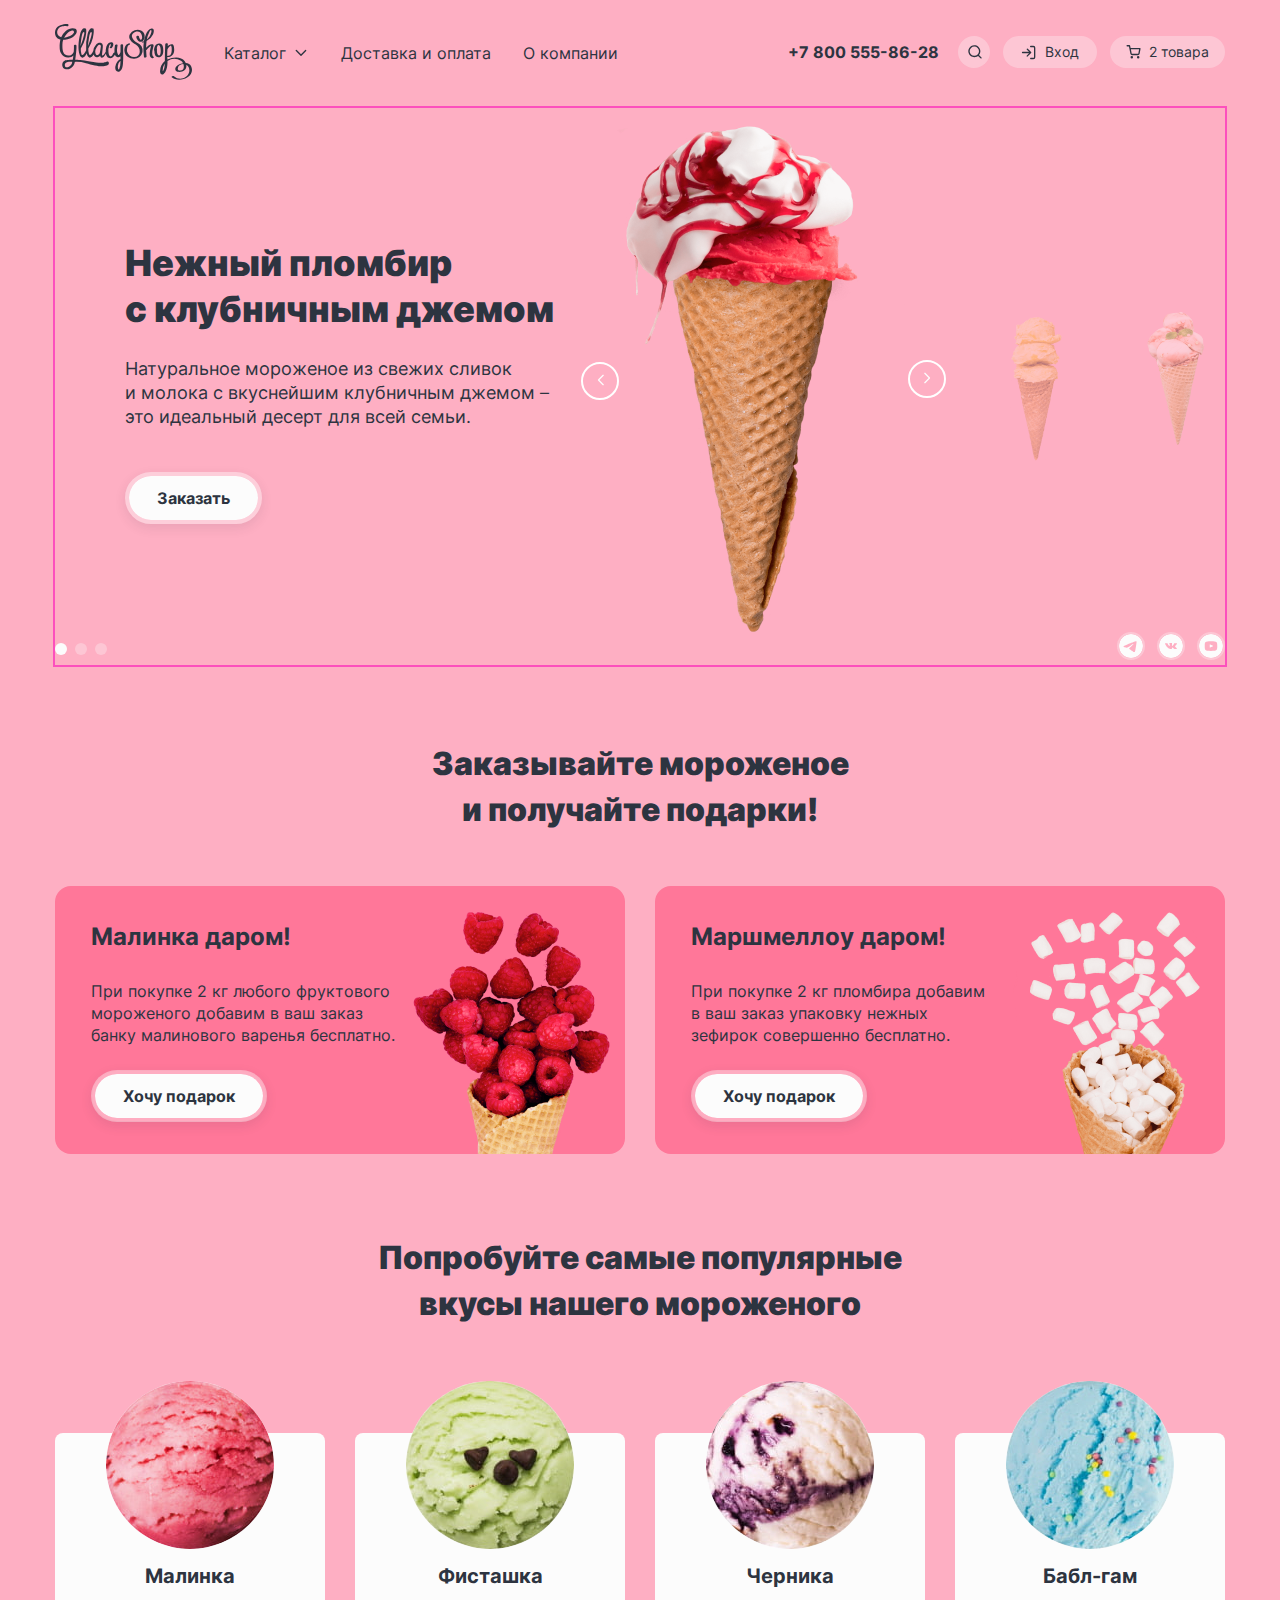
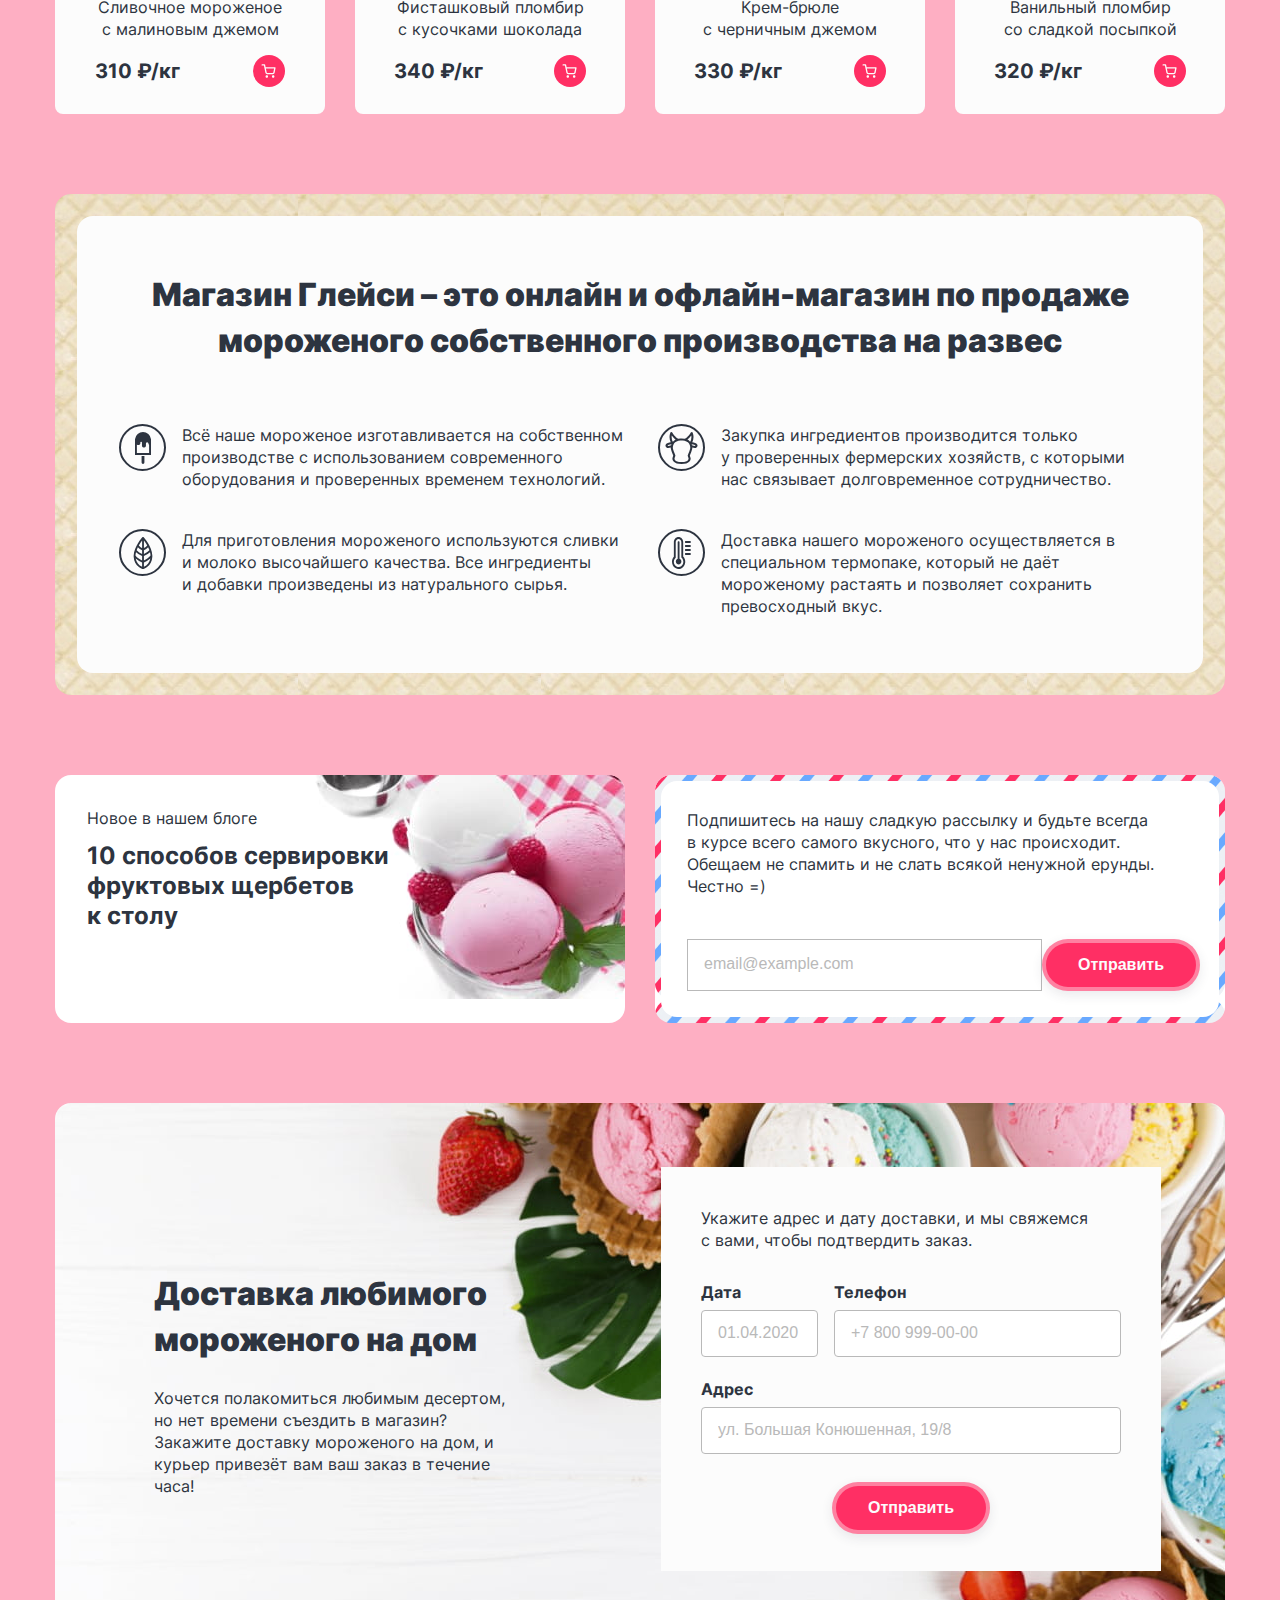
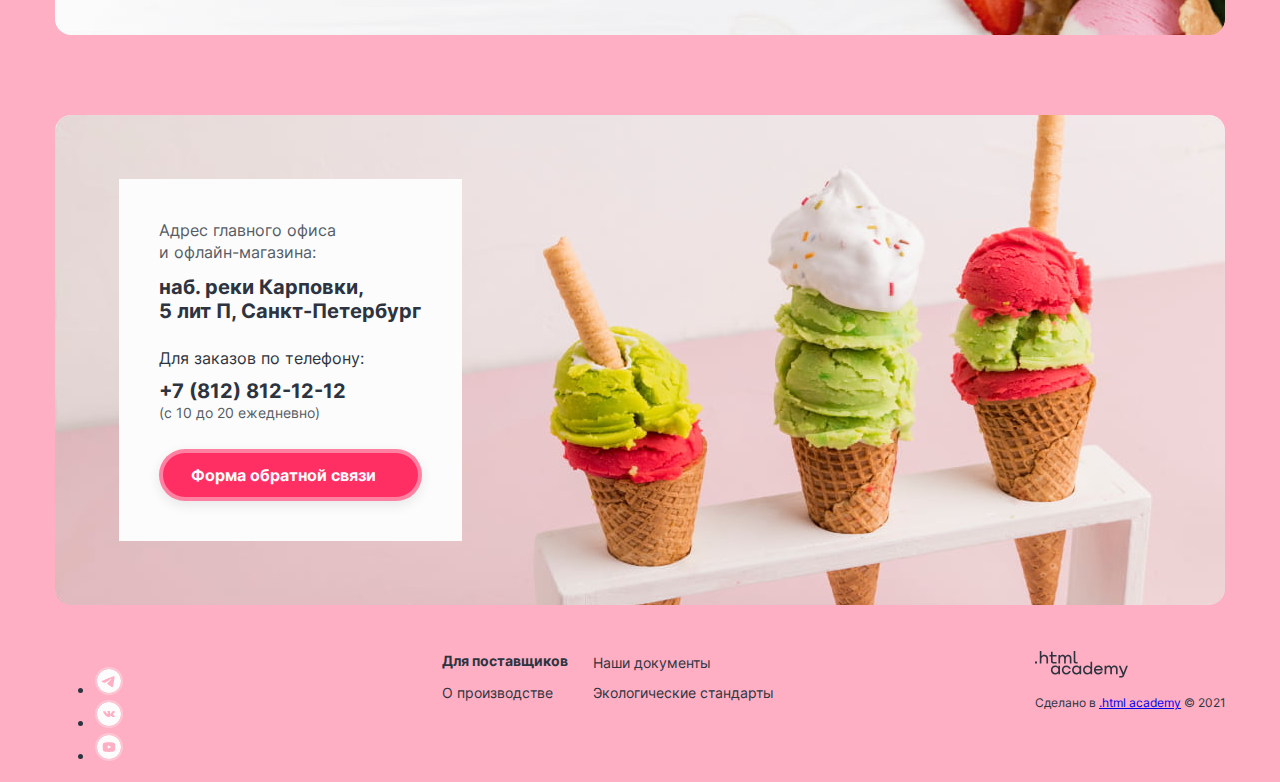
==== commit a8e0937d: "about section was refactored" ====
--- a/index.html
+++ b/index.html
@@ -135,17 +135,12 @@
                     <span class="block-cart-price">480 ₽</span>
                     <button class="block-cart-close"></button>
                   </li>
-
                 </ul>
                 <div class="total-wrapper">
 
                   <button class="button button-red" type="submit">Оформить заказ</button>
                   <span class="block-carr-total">Итого: 790 ₽</span>
                 </div>
-
-
-
-
               </div>
             </li>
           </ul>
@@ -390,28 +385,28 @@
               производства на развес</h2>
             <ul class="about-list">
 
-              <li class="about-item">
-                <p class="about-item-desc about-item-desc-icecream">Всё наше мороженое изготавливается на собственном
+              <li class="about-item about-item-icecream">
+                <p class="about-item-desc ">Всё наше мороженое изготавливается на собственном
                   производстве с
                   использованием
                   современного оборудования и проверенных временем технологий.</p>
               </li>
-              <li class="about-item">
-                <p class="about-item-desc about-item-desc-leaf">Закупка ингредиентов производится только
+              <li class="about-item about-item-cow">
+                <p class="about-item-desc ">Закупка ингредиентов производится только
                   у&nbsp;проверенных
                   фермерских
                   хозяйств, с
                   которыми нас&nbsp;связывает долговременное сотрудничество.</p>
               </li>
 
-              <li class="about-item">
-                <p class="about-item-desc about-item-desc-cow">Для приготовления мороженого используются сливки и молоко
+              <li class="about-item about-item-leaf">
+                <p class="about-item-desc ">Для приготовления мороженого используются сливки и молоко
                   высочайшего
                   качества.
                   Все ингредиенты и&nbsp;добавки произведены из натурального сырья.</p>
               </li>
-              <li class="about-item">
-                <p class="about-item-desc about-item-des-temp">Доставка нашего мороженого осуществляется в специальном
+              <li class="about-item about-item-temp">
+                <p class="about-item-desc ">Доставка нашего мороженого осуществляется в специальном
                   термопаке, который не
                   даёт мороженому растаять и позволяет сохранить превосходный вкус.</p>
               </li>
--- a/style/style.css
+++ b/style/style.css
@@ -901,62 +901,68 @@
   background-color: #fcfcfc;
   border-radius: 16px;
   padding: 56px 17px;
+
+
 }
 
 .about-title {
-  width: 997px;
   margin: 0 auto;
   font-weight: 900;
   font-size: 32px;
   line-height: 46px;
-  margin-bottom: 54px;
+  margin-bottom: 60px;
   text-align: center;
 }
 
 .about-list {
-  padding: 0;
-  margin: 0;
+  width: 1042px;
+  margin: 0 auto;
+  padding: 0;
   list-style: none;
   display: grid;
   grid-template-columns: 505px 505px;
-  gap: 37px 34px;
+  gap: 39px 34px;
 }
 
 .about-item {
-  width: 530px;
-  padding-top: 3px;
+  padding-left: 63px;
+}
+
+.about-item::before {
+  position: absolute;
+  content: "";
+  width: 43px;
+  height: 43px;
+  left: 0;
+  top: 0;
+  border: 2px solid #2D3440;
+  border-radius: 50%;
+}
+
+.about-item {
+  position: relative;
+  margin: 0;
 }
 
 .about-item-desc {
-  position: relative;
-  margin: 0;
-  padding-left: 88px;
-
-}
-
-.about-item-desc::before {
-
-  content: url(" ../images/circle.svg");
-  width: 48px;
-  height: 48px;
-  left: 10px;
-}
-
-.about-item-desc-icecream::before {
-  background: url("../images/ice-cream.svg") no-repeat;
-  position: absolute;
-}
-
-.about-item-desc-leaf::before {
-  background: url("../images/leaf.svg") no-repeat;
-}
-
-.about-item-desc-cow::before {
-  background: url("../images/cow.svg") no-repeat;
-}
-
-.about-item-desc-temp::before {
-  background: url("../images/thermometer.svg") no-repeat;
+  margin: 0;
+}
+
+
+.about-item-icecream::before {
+  background: url("../images/ice-cream.svg") no-repeat center center;
+}
+
+.about-item-leaf::before {
+  background: url("../images/leaf.svg") no-repeat center center;
+}
+
+.about-item-cow::before {
+  background: url("../images/cow.svg") no-repeat center center;
+}
+
+.about-item-temp::before {
+  background: url("../images/thermometer.svg") no-repeat center center;
 }
 
 .new-mail-wrapper {
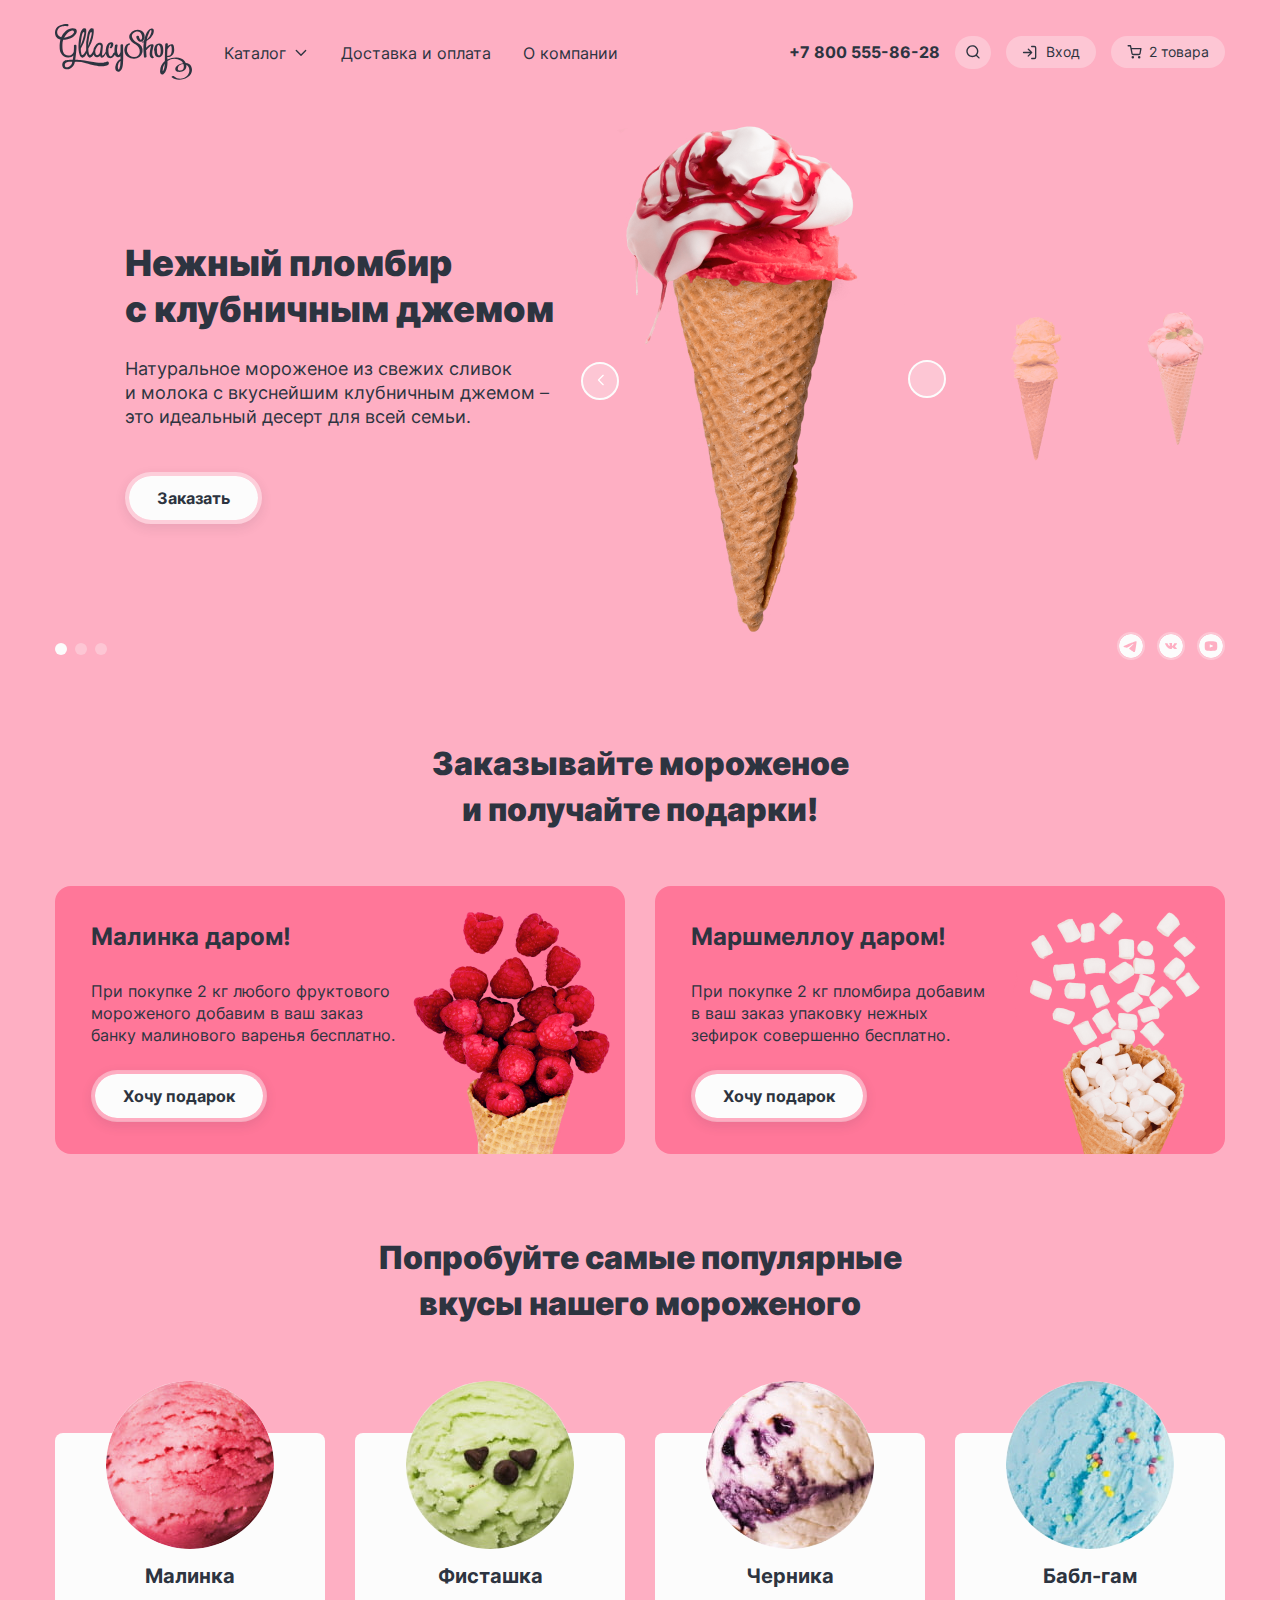
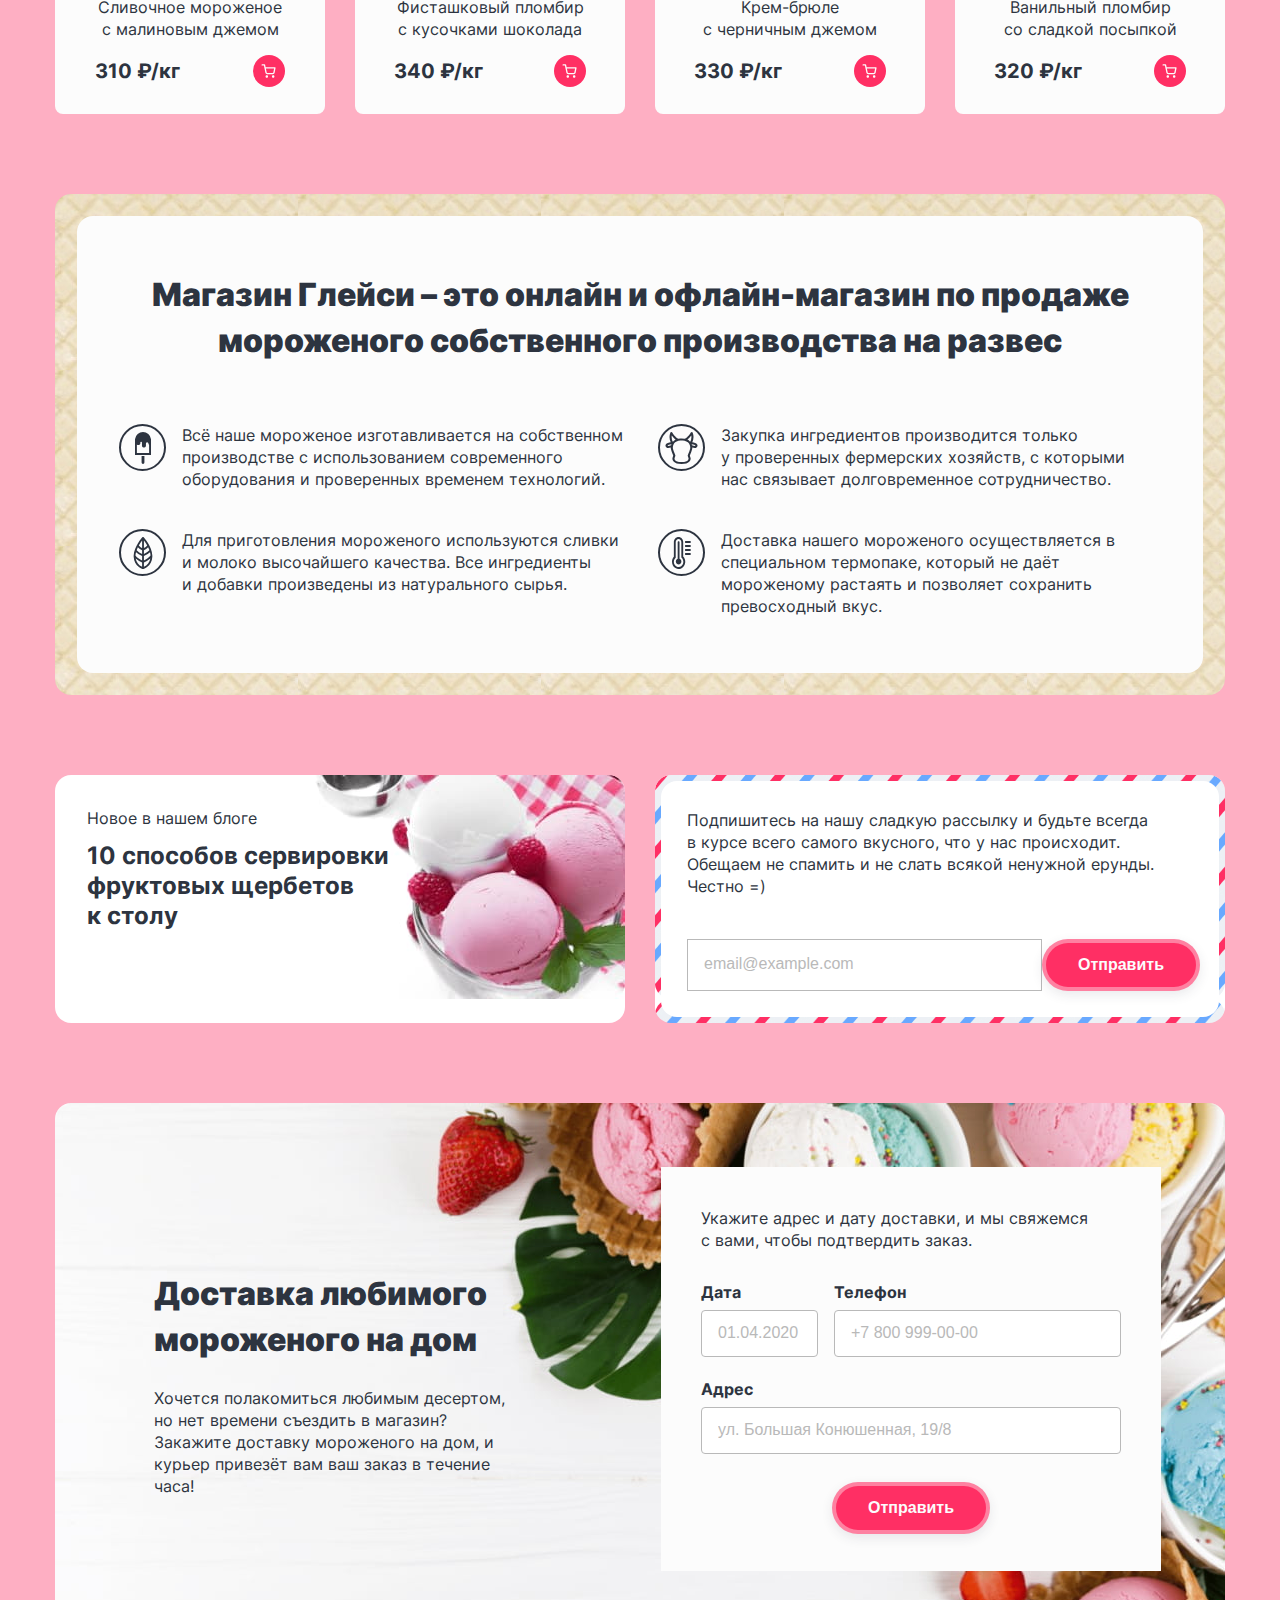
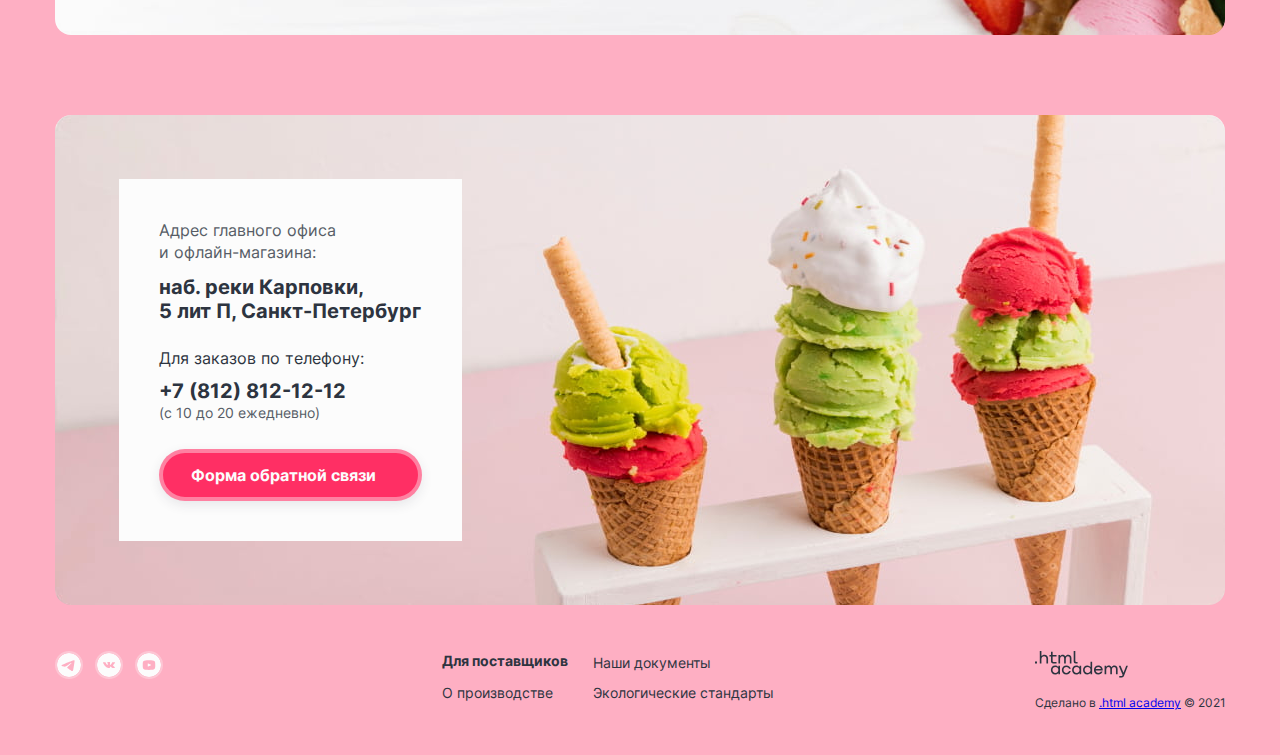
==== commit ed426d9b: "statement for header section were added" ====
--- a/index.html
+++ b/index.html
@@ -64,7 +64,7 @@
                 <span class="visually-hidden">Телефон</span>
               </a>
             </li>
-            <li class="navigation-user-item navigation-item-search ">
+            <li class="navigation-user-item navigation-user-item-search">
               <a href="#" class="navigation-user-link  navigation-user-link-search">
                 <svg aria-hidden="true" focusable="false" width="16" height="17" viewBox="0 0 16 17" fill="none"
                   xmlns="http://www.w3.org/2000/svg">
@@ -139,7 +139,7 @@
                 <div class="total-wrapper">
 
                   <button class="button button-red" type="submit">Оформить заказ</button>
-                  <span class="block-carr-total">Итого: 790 ₽</span>
+                  <span class="block-cart-total">Итого: 790 ₽</span>
                 </div>
               </div>
             </li>
@@ -201,7 +201,7 @@
             <svg width="7" height="12" viewBox="0 0 7 12" fill="none" xmlns="http://www.w3.org/2000/svg">
               <path fill-rule="evenodd" clip-rule="evenodd"
                 d="M5.71044 11.1352C5.97014 11.3949 6.39119 11.3949 6.65089 11.1352C6.91059 10.8755 6.91059 10.4545 6.65089 10.1948L2.44961 5.99351L6.65093 1.79219C6.91063 1.53249 6.91063 1.11144 6.65093 0.85174C6.39123 0.592042 5.97017 0.592042 5.71048 0.85174L1.04176 5.52045C1.04081 5.52139 1.03987 5.52233 1.03892 5.52328C0.779225 5.78298 0.779225 6.20403 1.03892 6.46373L5.71044 11.1352Z"
-                fill="#FCFCFC" />
+                fill="currentColor" />
             </svg>
             <span class="visually-hidden">Открыть предыдуший экран слайдера</span>
           </button>
@@ -209,7 +209,7 @@
             <svg width="7" height="12" viewBox="0 0 7 12" fill="none" xmlns="http://www.w3.org/2000/svg">
               <path fill-rule="evenodd" clip-rule="evenodd"
                 d="M1.28956 0.864757C1.02986 0.605058 0.608808 0.605058 0.349109 0.864757C0.0894107 1.12446 0.0894107 1.54551 0.349109 1.80521L4.55039 6.00649L0.349071 10.2078C0.0893722 10.4675 0.0893722 10.8886 0.349071 11.1483C0.608769 11.408 1.02982 11.408 1.28952 11.1483L5.95824 6.47955C5.95918 6.47861 5.96013 6.47767 5.96108 6.47672C6.22077 6.21702 6.22077 5.79597 5.96108 5.53627L1.28956 0.864757Z"
-                fill="#FCFCFC" />
+                fill="#currentColor" />
             </svg>
             <span class="visually-hidden">Открыть последующий экран слайдера</span>
           </button>
@@ -233,7 +233,7 @@
               </li>
             </ol>
             <!-- social list -->
-            <ul class="social-list-top">
+            <ul class="social-list">
               <li class="social-items">
                 <a href="https://t.me/htmlacademy" class="social-link">
                   <svg width="24" height="24" viewBox="0 0 24 24" fill="none" xmlns="http://www.w3.org/2000/svg">
@@ -493,7 +493,7 @@
       <footer class="main-footer">
         <section class="social">
           <h2 class="visually-hidden">Социальные сети</h2>
-          <ul class="social-list">
+          <ul class=" social-list social-list-bottom">
             <li class="social-items">
               <a href="https://t.me/htmlacademy" class="social-link">
                 <svg aria-hidden="true" focusable="false" width="24" height="24" viewBox="0 0 24 24" fill="none"
--- a/style/style.css
+++ b/style/style.css
@@ -124,8 +124,20 @@
   list-style: none;
 }
 
+.navigation-link {
+  text-decoration: none;
+  color: #2D3440;
+  display: flex;
+  gap: 7px;
+  padding: 8px 16px;
+  border-radius: 30px;
+}
+
+.navigation-link svg {
+  order: 1;
+}
+
 /* catalog-drop-down menu  */
-
 .navigation-item-select {
   position: relative;
 }
@@ -184,18 +196,36 @@
   left: 0;
 }
 
-.navigation-item-select--open .block-select {
-  display: block;
-}
-
 .navigation-link-select svg {
   color: #2d3440
 }
 
+.navigation-item:hover {
+  background: rgba(252, 252, 252, 0.5);
+  border-radius: 30px;
+}
+
+.navigation-item:focus {
+  background: rgba(252, 252, 252, 0.5);
+  outline: 2px solid #2D3440;
+  border-radius: 30px;
+}
+
+.navigation-item:active {
+  background: #fcfcfc;
+}
+
+.navigation-item-select--open .block-select {
+  display: block;
+}
+
+.navigation-item.navigation-item-select.navigation-item-select--open {
+  padding: 0;
+}
+
 .navigation-item-select--open .navigation-link-select {
   display: flex;
   background-color: #ff4d79;
-  padding: 8px 17px 8px 16px;
   color: #fcfcfc;
   border-radius: 30px;
 }
@@ -205,39 +235,61 @@
   transform: rotate(-180deg);
 }
 
-/* .catalog-select:hover {
-  background: rgba(252, 252, 252, 0.5);
-} */
+
+/* .navigation-user  */
+.navigation-user-list {
+  margin: 0;
+  padding: 0;
+  width: 450px;
+  display: flex;
+  flex-wrap: wrap;
+  align-items: flex-start;
+  column-gap: 15px;
+  margin-top: 36px;
+  list-style: none;
+  justify-content: flex-end;
+}
+
+.navigation-user-link:not(.navigation-link-tel) {
+  background-color: rgba(252, 252, 252, 0.3);
+  border-radius: 30px;
+}
+
 .navigation-user-link {
   text-decoration: none;
   color: #2D3440;
 }
 
+/* tel  */
+.navigation-link-tel {
+  font-weight: 700;
+  text-decoration: none;
+  color: #2D3440;
+  line-height: 20px;
+  padding: 6px 0;
+  display: block;
+}
+
+/* search */
+.navigation-user-item-search {
+  display: flex;
+  font-size: 14px;
+  line-height: 20px;
+  position: relative;
+}
+
+.navigation-user-link-search {
+  display: flex;
+  align-items: center;
+  justify-content: center;
+  padding: 7px 10px 9px 10px;
+  border-radius: 50%;
+}
+
 /* search-block  */
-.navigation-item-search {
-  position: relative;
-  background-color: rgba(252, 252, 252, 0.3);
-  padding: 10px;
-  border-radius: 50%;
-  width: 32px;
-  height: 32px;
-  display: flex;
-  box-sizing: border-box;
-  font-size: 14px;
-  line-height: 20px;
-}
-
-.navigation-item-search .navigation-user-link svg {
-  position: absolute;
-  top: -3px;
-  right: -23px;
-  color: #2D3440;
-}
-
 .block-search {
   position: absolute;
   width: 356px;
-  padding: 24px 16px;
   background: #FCFCFC;
   border-radius: 4px;
   display: none;
@@ -253,104 +305,23 @@
   height: 48px;
 }
 
-.navigation-item-search--open .block-search {
-  display: block;
-}
-
-.navigation-user-list {
-  margin: 0;
-  padding: 0;
-  width: 450px;
-  display: flex;
-  flex-wrap: wrap;
-  align-items: flex-start;
-  column-gap: 13px;
-  margin-top: 36px;
-  list-style: none;
-  justify-content: flex-end;
-}
-
-.navigation-item {
-  padding: 8px 16px;
-}
-
-.navigation-item.navigation-item-select.navigation-item-select--open {
-  padding: 0;
-}
-
-.navigation-item-search--open {
-  background-color: #ff4d79;
-  padding: 8px 17px 8px 16px;
-  color: #fcfcfc;
-  border-radius: 50%;
-  width: 32px;
-  height: 32px;
-  box-sizing: border-box;
+.navigation-user-item-search--open .block-search {
+  display: block;
+}
+
+/* login  */
+
+.navigation-item-login {
+  font-size: 14px;
+  line-height: 20px;
   position: relative;
-  display: flex;
-}
-
-.navigation-item-search--open .navigation-user-link-search svg {
-  position: absolute;
-  top: 8px;
-  right: -1px;
-  color: #fcfcfc;
-
-}
-
-.navigation-item:hover {
-  background: rgba(252, 252, 252, 0.5);
-  border-radius: 30px;
-}
-
-.navigation-item:focus {
-  background: rgba(252, 252, 252, 0.5);
-  border: 2px solid #2D3440;
-  border-radius: 30px;
-  outline: none;
-}
-
-.navigation-link {
-  text-decoration: none;
-  color: #2D3440;
-  display: flex;
-  gap: 7px;
-}
-
-.navigation-link svg {
-  order: 1;
-}
-
-.navigation-user-item:not(.navigation-link-tel) .navigation-user-link {
-  position: relative;
-}
-
-.navigation-user-item SVG {
-  margin-right: 8px;
-}
-
-.navigation-link-tel {
-  font-weight: 700;
-  text-decoration: none;
-  color: #2D3440;
-  line-height: 20px;
-  padding: 6px 6px;
-  display: block;
-}
-
-.navigation-item-login {
-
-  background-color: rgba(252, 252, 252, 0.3);
-  padding: 6px 18px;
-  border-radius: 30px;
-  font-size: 14px;
-  line-height: 20px;
-  position: relative;
 }
 
 .navigation-link-login {
   display: flex;
   align-items: center;
+  padding: 6px 16px;
+  column-gap: 8px;
 }
 
 /* block-login  */
@@ -368,22 +339,8 @@
   z-index: 1;
 }
 
-.navigation-item-login--open {
-  display: block;
-  background-color: #ff4d79;
-  padding: 6px 18px;
-  border-radius: 30px;
-  font-size: 14px;
-  line-height: 20px;
-}
-
 .navigation-item-login--open .block-login {
   display: block;
-}
-
-.navigation-item-login--open .navigation-link-login svg,
-.navigation-item-login--open .navigation-link-login {
-  color: #fcfcfc;
 }
 
 .block-login-title {
@@ -421,26 +378,26 @@
   color: #2D3440;
 }
 
+/* cart  */
+.navigation-item-cart {
+  position: relative;
+  display: flex;
+  align-items: center;
+  justify-content: center;
+  font-size: 14px;
+  line-height: 20px;
+}
+
 .navigation-link-cart {
   position: relative;
   display: flex;
   align-items: center;
+  padding: 6px 16px;
+  column-gap: 7px;
 }
 
 .navigation-link-cart svg {
   color: #2D3440;
-}
-
-.navigation-item-cart {
-  position: relative;
-  background-color: rgba(252, 252, 252, 0.3);
-  border-radius: 30px;
-  display: flex;
-  align-items: center;
-  justify-content: center;
-  padding: 6px 16px;
-  font-size: 14px;
-  line-height: 20px;
 }
 
 /* block-cart  */
@@ -494,16 +451,18 @@
 
 .block-cart-item {
   display: flex;
-  column-gap: 16px;
+  column-gap: 17px;
   margin-bottom: 23px;
 }
 
 .block-cart-img {
   border-radius: 50%;
+  align-self: center;
 }
 
 .block-cart-wrapper {
-  margin-right: 65px;
+  margin-right: 42px;
+  width: 100px;
 }
 
 .block-cart-price {
@@ -518,64 +477,122 @@
   border: none;
   margin-left: auto;
   align-self: center;
+  width: 10px;
+  height: 10px;
+  display: block;
+  cursor: pointer;
 }
 
 .total-wrapper {
   display: flex;
-}
-
-.block-carr-total {
+  flex-wrap: wrap;
+  column-gap: 18px;
+  align-items: center;
+}
+
+.block-cart-total {
   align-self: center;
   font-weight: 700;
   font-size: 18px;
   line-height: 22px;
   margin-left: auto;
-
-}
+  width: 115px;
+}
+
 
 .svg-in {
   padding-right: 8.33px;
 }
 
 /* *****  */
-.navigation-item-cart--open {
-  background: rgb(255, 74, 120);
-  padding: 8px 16px;
+.navigation-user-link:hover {
+  background: rgba(252, 252, 252, 0.5);
+  border-radius: 27px;
+}
+
+.navigation-link-tel:focus {
+  border-radius: 27px;
+}
+
+.navigation-user-item:active {
+  background: #fcfcfc;
+  border-radius: 27px;
+}
+
+/* search block  */
+.navigation-user-item-search--open .navigation-user-link-search {
+  color: #fcfcfc;
+  background-color: #ff4d78;
+}
+
+.navigation-user-item-search--open .navigation-user-link-search:hover {
+  background-color: rgb(255, 74, 120, 0.6);
+  border-radius: 50%;
+}
+
+.navigation-user-item-search--open .navigation-user-link-search:focus {
+  background: #ff4d78;
+  outline: 2px solid #000000;
   border-radius: 30px;
 }
 
-.navigation-item-cart--open .navigation-link-cart ~ {
+.navigation-user-item-search--open .navigation-user-link-search:active {
+  background: rgb(255, 74, 120, 0.3);
+}
+
+/* login block  */
+
+.navigation-item-login--open .navigation-link-login svg,
+.navigation-item-login--open .navigation-link-login {
   color: #fcfcfc;
-}
-
+  background-color: #ff4d78;
+  /* outline: none;
+  border: none; */
+}
+
+.navigation-item-login--open .navigation-link-login:hover {
+  background-color: rgb(255, 74, 120, 0.6);
+}
+
+.navigation-item-login--open .navigation-link-login:focus {
+  background: #ff4d78;
+  outline: 2px solid #000000;
+  border-radius: 30px;
+}
+
+.navigation-item-login--open .navigation-link-login:active {
+  background: rgb(255, 74, 120, 0.3);
+  color: #fcfcfc;
+  outline: none;
+}
+
+
+/* cart block  */
+.navigation-item-cart--open .navigation-link-cart,
 .navigation-item-cart--open .navigation-link-cart svg {
   color: #fcfcfc;
-}
-
-/* .navigation-link .navigation-user-item:hover {
-  background: rgba(252, 252, 252, 0.5);
-  padding: 8px 16px;
-  border-radius: 27px;
-} */
-
-.navigation-user-link:focus {
-  background: rgba(252, 252, 252, 0.5);
-  border: 2px solid #2D3440;
-  border-radius: 27px;
-}
-
-
-.navigation-user-item:active {
-  background: #FCFCFC;
-  border-radius: 27px;
-}
-
+  background-color: #ff4d79;
+}
+
+.navigation-item-cart--open .navigation-link-cart:hover {
+  background-color: rgb(255, 74, 120, 0.6);
+}
+
+.navigation-item-cart--open .navigation-link-cart:focus {
+  background: #ff4a78;
+  outline: 2px solid #000000;
+  border-radius: 30px;
+}
+
+.navigation-user-item-search--open .navigation-link-cart:active {
+  background: #ff4a78;
+  opacity: 0.3;
+}
 
 /* main  slider*/
 .slider {
   margin-bottom: 76px;
   position: relative;
-  outline: #fc50bd 2px solid;
 }
 
 .slider-list {
@@ -652,12 +669,13 @@
 
 .slider-pagination-button {
   position: absolute;
-  border: 2px solid;
+  border: 2px solid #fcfcfc;
   color: #fff;
   border-radius: 50%;
-  background: transparent;
+  background: rgba(252, 252, 252, 0.3);
   width: 38px;
   height: 38px;
+  display: block;
 }
 
 .slider-preview {
@@ -670,6 +688,18 @@
   top: 252px;
 }
 
+.slider-pagination-button:hover {
+  background: #fcfcfc;
+  color: #2d3440;
+}
+
+.slider-pagination-button:active {
+  background: rgba(252, 252, 252, 0.5);
+  color: rgb(45, 52, 64);
+  border: none;
+
+}
+
 .slider-pagination {
   list-style: none;
   display: flex;
@@ -679,6 +709,7 @@
   width: 52px;
   justify-content: space-between;
 }
+
 
 .bullet {
   width: 12px;
@@ -693,7 +724,7 @@
   background-color: #fcfcfc;
 }
 
-.social-list-top {
+.social-list {
   width: 130px;
   list-style: none;
   margin: 0;
@@ -701,7 +732,6 @@
   display: flex;
   flex-wrap: wrap;
   justify-content: flex-end;
-
   gap: 12px
 }
 
@@ -1029,14 +1059,7 @@
   justify-content: space-between;
 }
 
-.button-red {
-  display: block;
-  text-decoration: none;
-  color: #fcfcfc;
-  padding: 12px 32px;
-  background: #ff2f64;
-  box-shadow: 0 4px 12px rgba(45, 52, 64, 0.1);
-}
+
 
 .input-mail {
   line-height: 20px;
@@ -1216,6 +1239,10 @@
   grid-template-columns: 367px 436px 368px;
   row-gap: 10px;
   padding-top: 46px;
+}
+
+.social-list-bottom {
+  justify-content: flex-start;
 }
 
 .footer-documents {
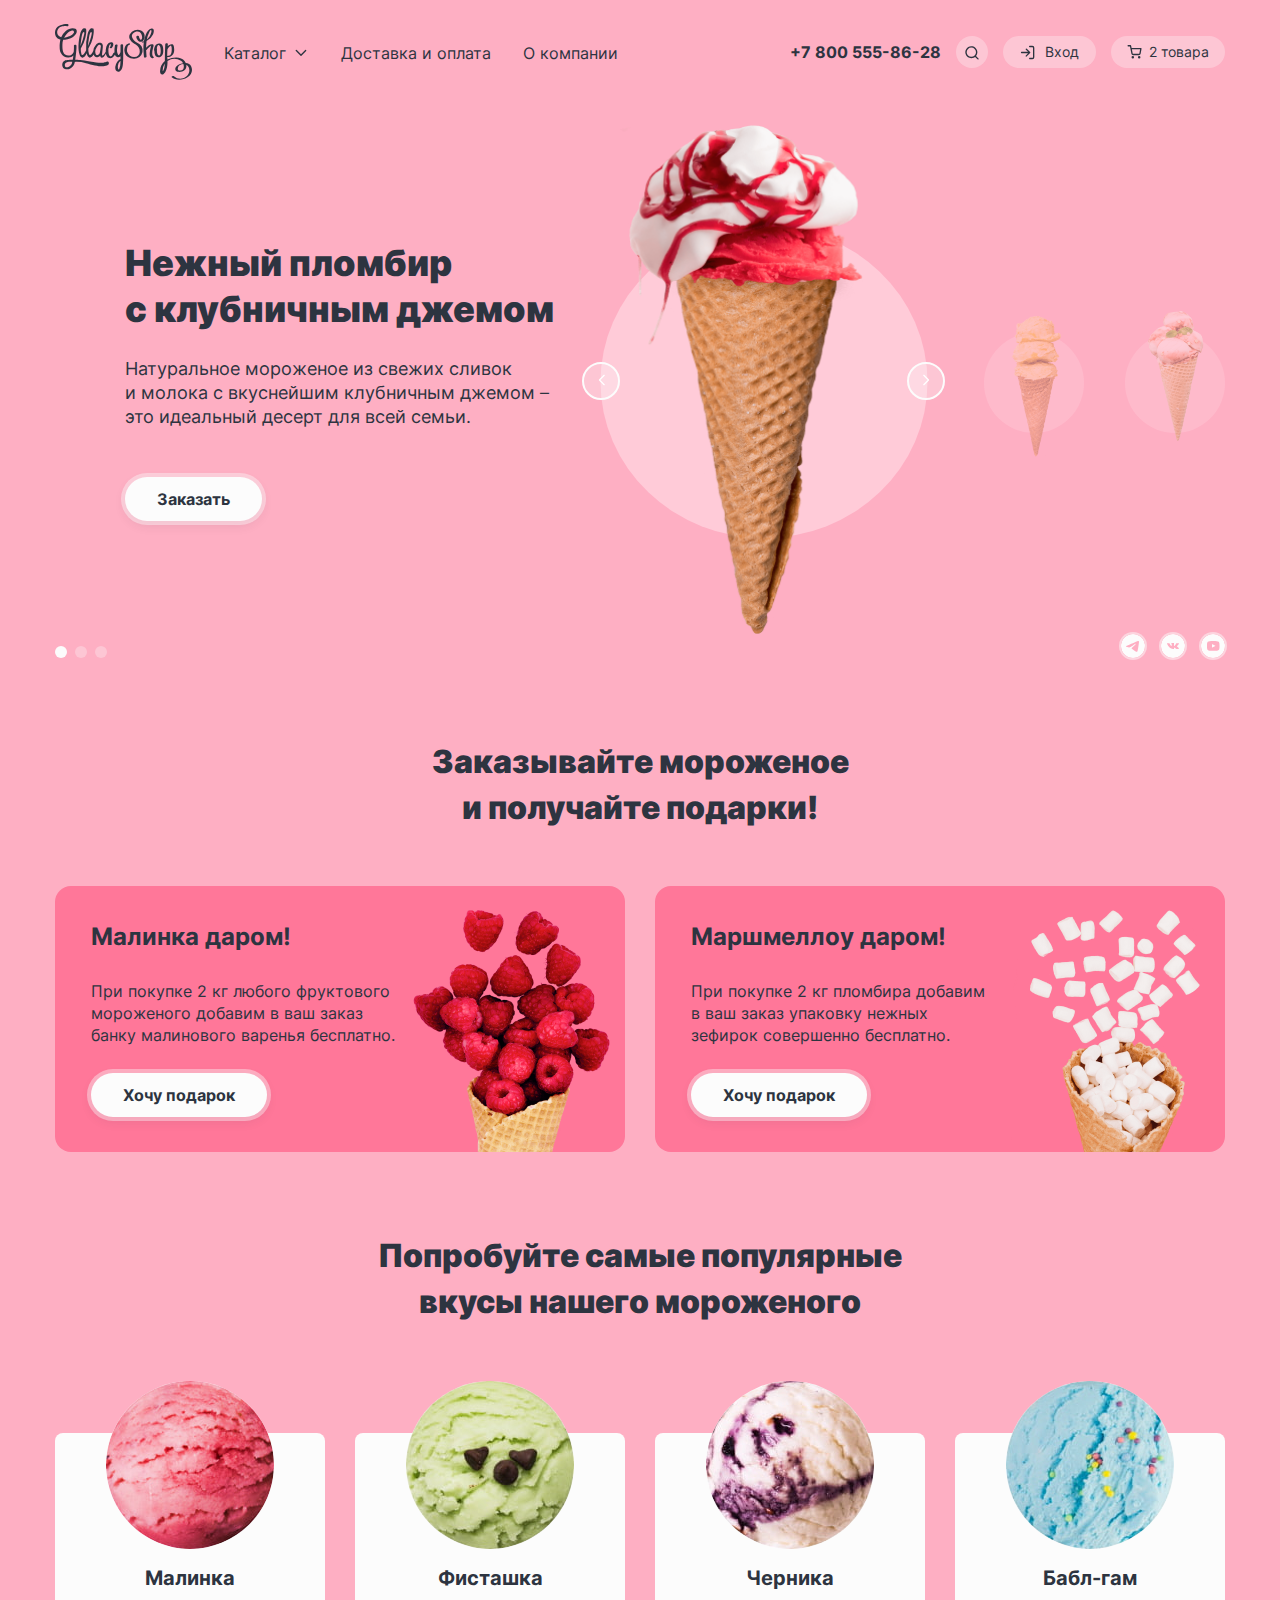
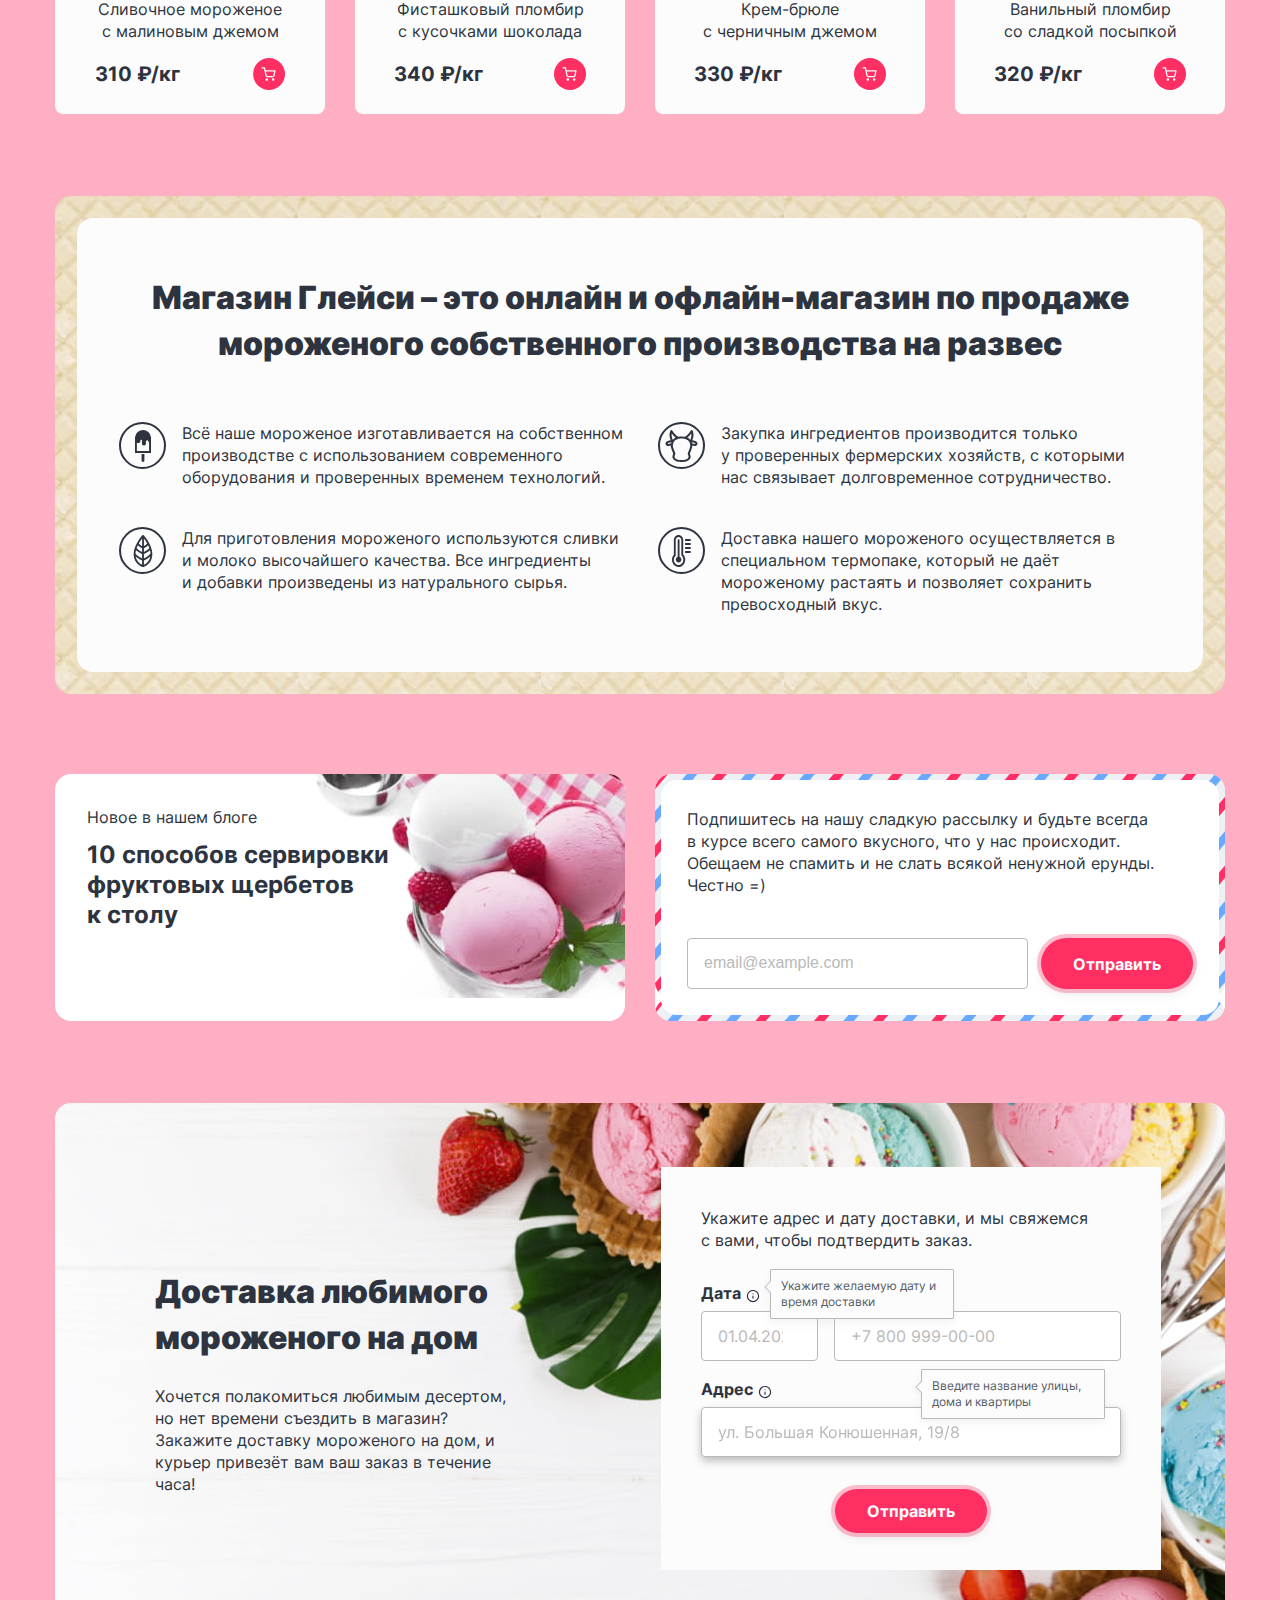
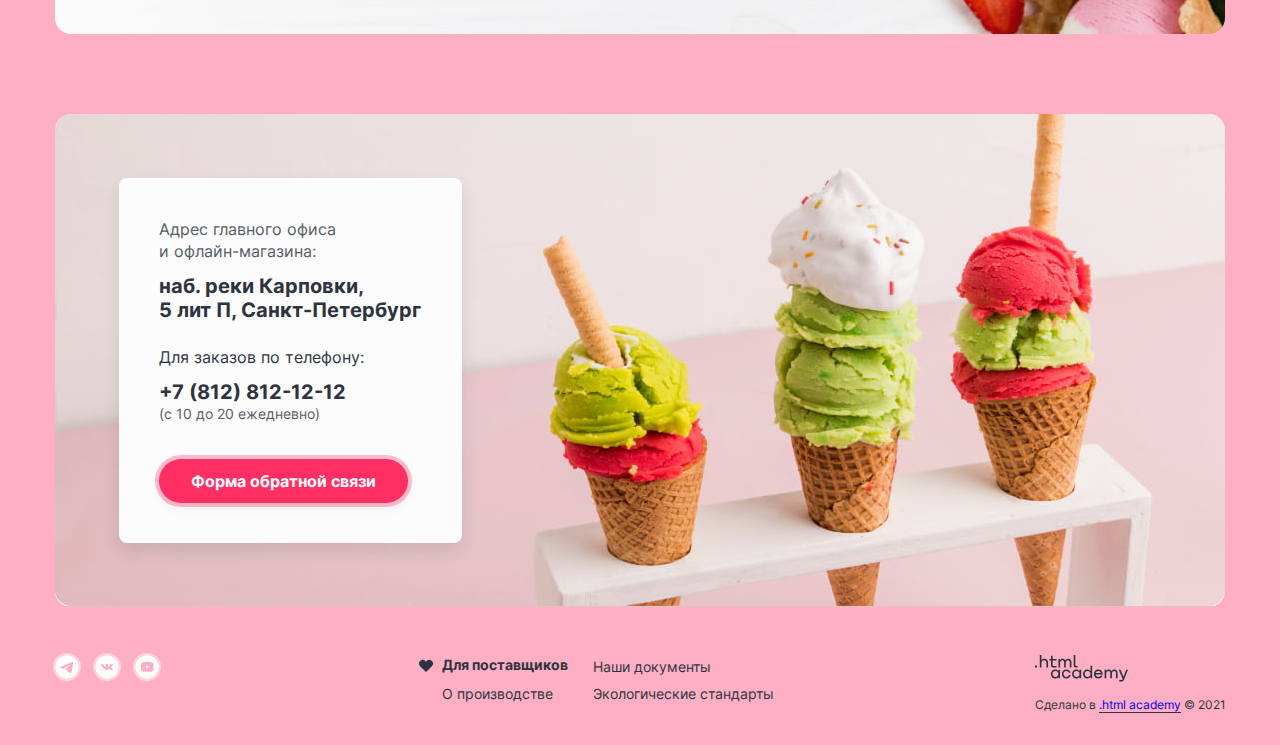
==== commit daaba735: "final refactoring" ====
--- a/index.html
+++ b/index.html
@@ -3,7 +3,8 @@
 
   <head>
     <meta charset="utf-8">
-    <title>Глейси</title>
+    <title>Магазин мороженого Глейси</title>
+    <link rel="icon" href="favicon.png" type="image/png" sizes="32x32">
     <link rel="stylesheet" href="style/style.css">
   </head>
 
@@ -23,7 +24,7 @@
               <li class="navigation-item navigation-item-select">
                 <a href="catalog.html" class="navigation-link navigation-link-select ">
                   <svg aria-hidden="true" focusable="false" xmlns="http://www.w3.org/2000/svg" width="16" height="17"
-                    fill="currentColor" viewBox="0 0 16 17">
+                    fill="currentColor" viewBox="0 0 16 17" role="img">
                     <path fill-rule="evenodd"
                       d="M3.8 7.05a.67.67 0 1 0-.93.95l4.66 4.66a.66.66 0 0 0 .95 0L13.14 8a.67.67 0 0 0-.94-.95L8 11.25l-4.2-4.2Z"
                       clip-rule="evenodd" />
@@ -35,16 +36,16 @@
                       <a href="#" class="block-link-select select-title">Новинки</a>
                     </li>
                     <li class="block-item-select">
-                      <a href="" class="block-link-select">Сливочное </a>
+                      <a href="catalog.html" class="block-link-select">Сливочное </a>
                     </li>
                     <li class="block-item-select">
-                      <a href="#" class="block-link-select">Щербеты</a>
+                      <a href="catalog.html" class="block-link-select">Щербеты</a>
                     </li>
                     <li class="block-item-select">
-                      <a href="#" class="block-link-select">Фруктовый лед</a>
+                      <a href="catalog.html" class="block-link-select">Фруктовый лед</a>
                     </li>
                     <li class="block-item-select">
-                      <a href="#" class="block-link-select"> Мелорин</a>
+                      <a href="catalog.html" class="block-link-select"> Мелорин</a>
                     </li>
                   </ul>
                 </div>
@@ -74,11 +75,10 @@
                 </svg>
                 <span class="visually-hidden">Поиск </span>
               </a>
-              <form class="block-search">
+              <form class="block-search" action="https://echo.htmlacademy.ru" method="get">
                 <input class='block-search-input' type="text" placeholder="Поиск по сайту">
               </form>
             </li>
-
             <li class="navigation-user-item navigation-item-login">
               <a href="#" class="navigation-user-link navigation-link-login">
                 <svg aria-hidden="true" focusable="false" xmlns="http://www.w3.org/2000/svg" width="16" height="17"
@@ -89,15 +89,15 @@
                 </svg>
                 Вход
               </a>
-              <forma class="block-login">
+              <forma class="block-login" action="https://echo.htmlacademy.ru" method="get">
                 <p class="block-login-title">Личный кабинет</p>
                 <input class="block-login-email" type="email" name="email" required placeholder="email@example.com">
-                <input class="block-login-password" type="password" name="password" required placeholder=".....">
+                <input class="block-login-password" type="password" name="password" required placeholder="......">
                 <div class="block-login-wrapper">
                   <button class="button button-red">Войти</button>
                   <div class="block-login-link-wrapper">
-                    <a href="#">Забыли пароль?</a>
-                    <a href="#">Регистрация</a>
+                    <a href="#" class="block-login-link"> Забыли пароль?</a>
+                    <a href="#" class="block-login-link">Регистрация</a>
                   </div>
                 </div>
 
@@ -112,6 +112,9 @@
                     clip-rule="evenodd" />
                 </svg>2 товара</a>
               <span class="visually-hidden">Корзина </span>
+              <div class="block-empty-card">
+                <h2 class="block-empty-card-title">Ваша корзина пока пуста</h2>
+              </div>
               <div class="block-cart">
                 <p class="block-cart-title">Корзина</p>
                 <ul class="block-cart-list">
@@ -123,7 +126,9 @@
                       <p class="block-cart-sum">1 кг х 310 ₽</p>
                     </div>
                     <span class="block-cart-price">310 ₽</span>
-                    <button class="block-cart-close"></button>
+                    <button class="block-cart-close">
+                      <span class="visually-hidden">Удалить из корзины</span>
+                    </button>
                   </li>
                   <li class="block-cart-item">
                     <img src="./images/icecream-catalog/ice-cream-4.jpg" alt="Бабл-гам" class="block-cart-img "
@@ -133,12 +138,14 @@
                       <p class="block-cart-sum">1,5 кг х 320 ₽</p>
                     </div>
                     <span class="block-cart-price">480 ₽</span>
-                    <button class="block-cart-close"></button>
+                    <button class="block-cart-close">
+                      <span class="visually-hidden">Удалить из корзины</span>
+                    </button>
                   </li>
                 </ul>
                 <div class="total-wrapper">
 
-                  <button class="button button-red" type="submit">Оформить заказ</button>
+                  <button class="button" type="submit">Оформить заказ</button>
                   <span class="block-cart-total">Итого: 790 ₽</span>
                 </div>
               </div>
@@ -158,21 +165,19 @@
                 <p class="slider-desc">Натуральное мороженое из свежих сливок и&nbsp;молока с вкуснейшим клубничным
                   джемом –
                   это идеальный десерт для всей семьи.</p>
-                <a href="#" class="slider-link button button-white">Заказать</a>
+                <a href="#" class="slider-link  button-white">Заказать</a>
               </div>
               <div class="slider-img-wrapper">
-
                 <img src="images/ice-cream-strawberry.jpg" alt="пломбир с клубничным джемом." class="slider-img"
                   width="327" height="507">
               </div>
             </li>
-
             <li class="slider-item">
               <div class="slider-text-wrapper">
                 <h3 class="slider-title">Сливочное мороженое со вкусом банана</h3>
                 <p class="slider-desc">Сливочное мороженое с ярким банановым вкусом подарит вам свежесть и наслаждение
                   даже в самый жаркий летний день.</p>
-                <a href="#" class="slider-link button button-white">Заказать</a>
+                <a href="#" class="slider-link  button-white">Заказать</a>
               </div>
               <div class="slider-img-wrapper">
                 <img src="images/ice-cream-banana.jpg" alt="мороженое со вкусом банана." class="slider-img second"
@@ -187,10 +192,9 @@
                 <p class="slider-desc">Необычный сладкий десерт с карамельным топпингом и кусочками зефира завоюет
                   сердца
                   сладкоежек всех возрастов.</p>
-                <a href="#" class="slider-link button button-white">Заказать</a>
+                <a href="#" class="slider-link  button-white">Заказать</a>
               </div>
               <div class="slider-img-wrapper">
-                <div class="pink-bg"></div>
                 <img src="images/ice-cream-caramel.jpg" alt="карамельный пломбир с маршмеллоу." class="slider-img"
                   width="66" height="150">
               </div>
@@ -198,7 +202,8 @@
           </ul>
           <!-- slider button -->
           <button class="slider-pagination-button slider-preview" type="button">
-            <svg width="7" height="12" viewBox="0 0 7 12" fill="none" xmlns="http://www.w3.org/2000/svg">
+            <svg aria-hidden="true" focusable="false" role="img" width="7" height="12" viewBox="0 0 7 12" fill="none"
+              xmlns="http://www.w3.org/2000/svg">
               <path fill-rule="evenodd" clip-rule="evenodd"
                 d="M5.71044 11.1352C5.97014 11.3949 6.39119 11.3949 6.65089 11.1352C6.91059 10.8755 6.91059 10.4545 6.65089 10.1948L2.44961 5.99351L6.65093 1.79219C6.91063 1.53249 6.91063 1.11144 6.65093 0.85174C6.39123 0.592042 5.97017 0.592042 5.71048 0.85174L1.04176 5.52045C1.04081 5.52139 1.03987 5.52233 1.03892 5.52328C0.779225 5.78298 0.779225 6.20403 1.03892 6.46373L5.71044 11.1352Z"
                 fill="currentColor" />
@@ -206,10 +211,11 @@
             <span class="visually-hidden">Открыть предыдуший экран слайдера</span>
           </button>
           <button class="slider-pagination-button slider-nex" type="button">
-            <svg width="7" height="12" viewBox="0 0 7 12" fill="none" xmlns="http://www.w3.org/2000/svg">
+            <svg aria-hidden="true" focusable="false" role="img" width="7" height="12" viewBox="0 0 7 12" fill="none"
+              xmlns="http://www.w3.org/2000/svg">
               <path fill-rule="evenodd" clip-rule="evenodd"
                 d="M1.28956 0.864757C1.02986 0.605058 0.608808 0.605058 0.349109 0.864757C0.0894107 1.12446 0.0894107 1.54551 0.349109 1.80521L4.55039 6.00649L0.349071 10.2078C0.0893722 10.4675 0.0893722 10.8886 0.349071 11.1483C0.608769 11.408 1.02982 11.408 1.28952 11.1483L5.95824 6.47955C5.95918 6.47861 5.96013 6.47767 5.96108 6.47672C6.22077 6.21702 6.22077 5.79597 5.96108 5.53627L1.28956 0.864757Z"
-                fill="#currentColor" />
+                fill="currentColor" />
             </svg>
             <span class="visually-hidden">Открыть последующий экран слайдера</span>
           </button>
@@ -236,30 +242,37 @@
             <ul class="social-list">
               <li class="social-items">
                 <a href="https://t.me/htmlacademy" class="social-link">
-                  <svg width="24" height="24" viewBox="0 0 24 24" fill="none" xmlns="http://www.w3.org/2000/svg">
-                    <path fill-rule="evenodd" clip-rule="evenodd"
-                      d="M24 12C24 18.627 18.627 24 12 24C5.373 24 0 18.627 0 12C0 5.373 5.373 0 12 0C18.627 0 24 5.373 24 12ZM12.43 8.859C11.263 9.344 8.93 10.349 5.432 11.873C4.864 12.099 4.566 12.32 4.539 12.536C4.493 12.902 4.951 13.046 5.573 13.241C5.658 13.268 5.746 13.295 5.836 13.325C6.449 13.524 7.273 13.757 7.701 13.766C8.09 13.774 8.524 13.614 9.003 13.286C12.271 11.079 13.958 9.964 14.064 9.94C14.139 9.923 14.243 9.901 14.313 9.964C14.383 10.026 14.376 10.144 14.369 10.176C14.323 10.369 12.529 12.038 11.599 12.902C11.309 13.171 11.104 13.362 11.062 13.406C10.968 13.503 10.872 13.596 10.78 13.685C10.21 14.233 9.784 14.645 10.804 15.317C11.294 15.64 11.686 15.907 12.077 16.173C12.504 16.464 12.93 16.754 13.482 17.116C13.622 17.208 13.756 17.303 13.887 17.396C14.384 17.751 14.831 18.069 15.383 18.019C15.703 17.989 16.035 17.688 16.203 16.789C16.6 14.663 17.382 10.059 17.563 8.161C17.574 8.00341 17.5673 7.84509 17.543 7.689C17.5285 7.56293 17.4671 7.44693 17.371 7.364C17.228 7.247 17.006 7.222 16.906 7.224C16.455 7.232 15.763 7.473 12.43 8.859Z"
-                      fill="#FCFCFC" />
+                  <svg aria-hidden="true" focusable="false" role="img" width="24" height="24" viewBox="0 0 24 24"
+                    fill="none" xmlns="http://www.w3.org/2000/svg">
+                    <rect class="rect-social-svg" width="24" height="24" rx="12" fill="#FCFCFC" />
+                    <path class="path-social-svg" fill-rule="evenodd" clip-rule="evenodd"
+                      d="M12.89 8.64004C11.73 9.12004 9.39 10.13 5.89 11.64C5.29667 11.88 5 12.1034 5 12.31C5 12.68 5.42 12.82 6 13.02L6.26 13.1C6.86475 13.3167 7.49207 13.4643 8.13 13.54C8.60264 13.5188 9.05696 13.351 9.43 13.06C12.7 10.86 14.43 9.74004 14.49 9.72004C14.5288 9.70067 14.5716 9.69059 14.615 9.69059C14.6584 9.69059 14.7012 9.70067 14.74 9.72004C14.7853 9.74885 14.8192 9.79263 14.8356 9.84377C14.852 9.89492 14.8501 9.9502 14.83 10C13.9602 10.9471 13.0353 11.842 12.06 12.68L11.53 13.18L11.24 13.46C10.67 14.01 10.24 14.46 11.24 15.09L12.54 16C12.97 16.29 13.39 16.58 13.95 16.94L14.35 17.22C14.756 17.6066 15.2897 17.8307 15.85 17.85C16.17 17.85 16.5 17.51 16.67 16.62C17.06 14.44 17.85 9.84004 18 7.94004C18.0152 7.78374 18.0152 7.62634 18 7.47004C17.9825 7.34391 17.9225 7.22751 17.83 7.14004C17.6947 7.04731 17.5341 6.99843 17.37 7.00004C16.92 7.00004 16.23 7.25004 12.89 8.64004Z"
+                      fill="#FEAFC3" />
                   </svg>
                   <span class="visually-hidden">Телеграм</span>
                 </a>
               </li>
               <li class="social-items">
                 <a href="https://vk.com/htmlacademy" class="social-link">
-                  <svg width="24" height="24" viewBox="0 0 24 24" fill="none" xmlns="http://www.w3.org/2000/svg">
-                    <path fill-rule="evenodd" clip-rule="evenodd"
-                      d="M24 12C24 18.6274 18.6274 24 12 24C5.37258 24 0 18.6274 0 12C0 5.37258 5.37258 0 12 0C18.6274 0 24 5.37258 24 12ZM12.5884 14.9749H11.8711C11.8711 14.9749 10.2885 15.0584 8.89479 13.7867C7.37486 12.3995 6.03249 9.64702 6.03249 9.64702C6.03249 9.64702 5.95511 9.46654 6.03917 9.3793C6.13366 9.28121 6.39106 9.27493 6.39106 9.27493L8.10567 9.26508C8.10567 9.26508 8.26727 9.28878 8.38294 9.36317C8.47824 9.42457 8.53167 9.53936 8.53167 9.53936C8.53167 9.53936 8.80878 10.1536 9.17581 10.7093C9.89212 11.7942 10.2258 12.0315 10.469 11.9152C10.8233 11.7458 10.7171 10.3816 10.7171 10.3816C10.7171 10.3816 10.7236 9.88646 10.5387 9.66601C10.3955 9.4951 10.1254 9.44527 10.0062 9.43128C9.90971 9.42 10.0681 9.22367 10.2733 9.13558C10.5819 9.00308 11.1268 8.99551 11.7706 9.00136C12.2722 9.00579 12.4165 9.0332 12.6127 9.07475C13.0677 9.17105 13.0536 9.47963 13.0229 10.1454C13.0138 10.3444 13.0032 10.5752 13.0032 10.8418C13.0032 10.9018 13.0012 10.9657 12.9991 11.0315C12.9885 11.3725 12.9763 11.7629 13.2324 11.908C13.3637 11.9822 13.6849 11.9191 14.4884 10.7233C14.8693 10.1566 15.1549 9.49024 15.1549 9.49024C15.1549 9.49024 15.2173 9.37145 15.3142 9.32048C15.4134 9.26851 15.5472 9.2845 15.5472 9.2845L17.3515 9.27465C17.3515 9.27465 17.8937 9.21796 17.9815 9.43242C18.0735 9.65758 17.7788 10.1833 17.0417 11.0444C16.3463 11.8567 16.006 12.1587 16.0328 12.4236C16.0527 12.6198 16.2739 12.7957 16.7015 13.1436C17.5897 13.8661 17.8264 14.2455 17.8827 14.3357C17.8872 14.343 17.8906 14.3484 17.893 14.3519C18.2905 14.9296 17.4522 14.9749 17.4522 14.9749L15.8497 14.9944C15.8497 14.9944 15.5053 15.0543 15.0521 14.7814C14.8151 14.6388 14.5833 14.406 14.3626 14.1842C14.0251 13.8451 13.7131 13.5316 13.4469 13.6056C13.0002 13.7298 13.0143 14.5734 13.0143 14.5734C13.0143 14.5734 13.0175 14.7536 12.9157 14.8495C12.8051 14.954 12.5884 14.9749 12.5884 14.9749Z"
-                      fill="#FCFCFC" />
+                  <svg aria-hidden="true" focusable="false" role="img" width="24" height="24" viewBox="0 0 24 24"
+                    fill="none" xmlns="http://www.w3.org/2000/svg">
+                    <rect class="rect-social-svg" width="24" height="24" rx="12" fill="#FCFCFC" />
+                    <path class="path-social-svg" fill-rule="evenodd" clip-rule="evenodd"
+                      d="M12.59 15.0147H11.87C10.7575 15.0111 9.68685 14.59 8.87 13.8347C7.70808 12.5977 6.74042 11.1917 6 9.66466C6 9.66466 6 9.48466 6 9.39466C6 9.30466 6.39 9.28466 6.39 9.28466H8.11C8.20481 9.29763 8.29637 9.32815 8.38 9.37466C8.4457 9.41962 8.49763 9.48193 8.53 9.55466C8.72029 9.95874 8.93745 10.3496 9.18 10.7247C9.89 11.8047 10.23 12.0147 10.47 11.9347C10.71 11.8547 10.72 10.3947 10.72 10.3947C10.7236 10.1463 10.6615 9.90134 10.54 9.68466C10.3926 9.5455 10.2021 9.46083 10 9.44466C9.9 9.44466 10.06 9.23466 10.26 9.15466C10.7513 9.02035 11.2624 8.97297 11.77 9.01466C12.0517 9.00835 12.3332 9.03181 12.61 9.08466C13.07 9.18466 13.05 9.49466 13.02 10.1647C13.02 10.3547 13.02 10.5947 13.02 10.8547V11.0147C13.02 11.3547 13.02 11.7447 13.25 11.8947C13.48 12.0447 13.7 11.8947 14.51 10.7047C14.7567 10.3234 14.9708 9.92196 15.15 9.50466C15.19 9.43681 15.2447 9.37873 15.31 9.33466C15.389 9.31666 15.471 9.31666 15.55 9.33466H17.35C17.35 9.33466 17.89 9.28466 17.98 9.49466C18.07 9.70466 17.78 10.1947 17 11.0147C16.22 11.8347 16 12.1347 16 12.3947C16 12.6547 16.24 12.7747 16.67 13.1147C17.1283 13.4451 17.5273 13.8509 17.85 14.3147C18.25 14.8947 17.41 14.9347 17.41 14.9347L15.85 15.0147C15.5674 15.0351 15.2861 14.9613 15.05 14.8047C14.7964 14.6336 14.5647 14.4321 14.36 14.2047C14.03 13.8747 13.71 13.5547 13.45 13.6347C13 13.7547 13.01 14.6347 13.01 14.6347C13.0147 14.7358 12.9828 14.8352 12.92 14.9147C12.8204 14.9758 12.7068 15.0102 12.59 15.0147Z"
+                      fill="#FEAFC3" />
+
                   </svg>
                   <span class="visually-hidden">В контакте</span>
                 </a>
               </li>
               <li class="social-items">
                 <a href="https://www.youtube.com/user/htmlacademyru" class="social-link">
-                  <svg width="24" height="24" viewBox="0 0 24 24" fill="none" xmlns="http://www.w3.org/2000/svg">
-                    <path
-                      d="M14.0037 11.7913L11.1963 10.4813C10.9513 10.3675 10.75 10.495 10.75 10.7662V13.2338C10.75 13.505 10.9513 13.6325 11.1963 13.5188L14.0025 12.2087C14.2488 12.0938 14.2487 11.9063 14.0037 11.7913ZM12 0C5.3725 0 0 5.3725 0 12C0 18.6275 5.3725 24 12 24C18.6275 24 24 18.6275 24 12C24 5.3725 18.6275 0 12 0ZM12 16.875C5.8575 16.875 5.75 16.3213 5.75 12C5.75 7.67875 5.8575 7.125 12 7.125C18.1425 7.125 18.25 7.67875 18.25 12C18.25 16.3213 18.1425 16.875 12 16.875Z"
-                      fill="#FCFCFC" />
+                  <svg aria-hidden="true" focusable="false" role="img" width="24" height="24" viewBox="0 0 24 24"
+                    fill="none" xmlns="http://www.w3.org/2000/svg">
+                    <rect class="rect-social-svg" width="24" height="24" rx="12" fill="#FCFCFC" />
+                    <path class="path-social-svg"
+                      d="M14.25 11.67L11.45 10.36C11.4036 10.3285 11.349 10.3112 11.2929 10.3101C11.2368 10.309 11.1816 10.3242 11.134 10.3538C11.0864 10.3834 11.0484 10.4262 11.0246 10.477C11.0008 10.5278 10.9923 10.5844 11 10.64V13.11C10.9923 13.1656 11.0008 13.2222 11.0246 13.273C11.0484 13.3238 11.0864 13.3666 11.134 13.3962C11.1816 13.4258 11.2368 13.441 11.2929 13.4399C11.349 13.4388 11.4036 13.4215 11.45 13.39L14.25 12.08C14.5 12 14.5 11.78 14.25 11.67ZM12.25 16.75C6.11 16.75 6 16.2 6 11.88C6 7.56 6.11 7 12.25 7C18.39 7 18.5 7.55 18.5 11.88C18.5 16.21 18.39 16.75 12.25 16.75Z"
+                      fill="#FEAFC3" />
                   </svg>
                   <span class="visually-hidden">Ю туб</span>
                 </a>
@@ -276,7 +289,7 @@
                 <h3 class="free-gift-subtitle">Малинка даром! </h3>
                 <p class="free-gift-desc">При покупке 2 кг любого фруктового мороженого добавим в ваш заказ банку
                   малинового варенья бесплатно.</p>
-                <a href="#" class="button free-gift-button button-white">Хочу подарок</a>
+                <a href="#" class="free-gift-button button-white">Хочу подарок</a>
               </div>
             </li>
 
@@ -286,7 +299,7 @@
                 <p class="free-gift-desc">При покупке 2 кг пломбира добавим в&nbsp;ваш заказ упаковку нежных зефирок
                   совершенно бесплатно.</p>
 
-                <a href="#" class="button free-gift-button button-white">Хочу подарок</a>
+                <a href="#" class="free-gift-button button-white">Хочу подарок</a>
               </div>
             </li>
           </ul>
@@ -296,7 +309,6 @@
           <h2 class="catalog-title">Попробуйте самые популярные вкусы нашего мороженого</h2>
           <ul class="catalog-list">
             <li class="catalog-item">
-              <div class="helper-white"></div>
               <a href="#" class="catalog-item-link">
                 <img src="images/icecream-catalog/ice-cream-1.jpg" alt="фото Сливочного мороженого." class="catalog-img"
                   width="168" height="168">
@@ -306,17 +318,18 @@
               <div class="catalog-item-wrapper">
                 <p class="catalog-item-price">310 ₽/кг</p>
                 <a href="#" class="catalog-item-button">
-                  <svg width="15" height="14" viewBox="0 0 15 14" fill="none" xmlns="http://www.w3.org/2000/svg">
+                  <svg aria-hidden="true" focusable="false" role="img" width="15" height="14" viewBox="0 0 15 14"
+                    fill="none" xmlns="http://www.w3.org/2000/svg">
                     <path fill-rule="evenodd" clip-rule="evenodd"
                       d="M1.16667 0.25C0.798477 0.25 0.5 0.548477 0.5 0.916667C0.5 1.28486 0.798477 1.58333 1.16667 1.58333H2.93794L3.40537 3.91872C3.40821 3.93667 3.41176 3.95438 3.416 3.97182L4.38338 8.80515L4.3835 8.80571C4.46706 9.22572 4.69562 9.60299 5.02921 9.87153C5.36111 10.1387 5.77595 10.2813 6.20183 10.2748H11.8225C12.2484 10.2813 12.6633 10.1387 12.9952 9.87153C13.3289 9.60287 13.5575 9.22538 13.641 8.80515L13.641 8.80515L13.642 8.80016L14.5691 3.93872C14.6063 3.74355 14.5545 3.54195 14.4279 3.38887C14.3012 3.23578 14.1129 3.14716 13.9142 3.14716H4.61072L4.1381 0.785829C4.07574 0.474257 3.80215 0.25 3.4844 0.25H1.16667ZM5.69098 8.54444L4.87759 4.4805H13.1084L12.3328 8.54736C12.31 8.65988 12.2485 8.7609 12.1591 8.83291C12.0691 8.90535 11.9565 8.94383 11.841 8.94162L11.841 8.94149H11.8282H6.19614V8.94137L6.18337 8.94162C6.06787 8.94383 5.95528 8.90535 5.8653 8.83291C5.77531 8.76048 5.71368 8.6587 5.69117 8.5454L5.69098 8.54444ZM4.55739 12.5054C4.55739 11.8175 5.1151 11.2597 5.80307 11.2597C6.49105 11.2597 7.04876 11.8175 7.04876 12.5054C7.04876 13.1934 6.49105 13.7511 5.80307 13.7511C5.1151 13.7511 4.55739 13.1934 4.55739 12.5054ZM10.9307 12.5054C10.9307 11.8175 11.4884 11.2597 12.1764 11.2597C12.8644 11.2597 13.4221 11.8175 13.4221 12.5054C13.4221 13.1934 12.8644 13.7511 12.1764 13.7511C11.4884 13.7511 10.9307 13.1934 10.9307 12.5054Z"
-                      fill="#FCFCFC" />
+                      fill="currentColor" />
                   </svg>
                   <span class="visually-hidden">Добавить в корзину</span>
                 </a>
               </div>
             </li>
             <li class="catalog-item">
-              <div class="helper-white"></div>
+
               <a href="#" class="catalog-item-link">
                 <img src="images/icecream-catalog/ice-cream-2.jpg" alt="фото Фисташкого мороженого." class="catalog-img"
                   width="168" height="168">
@@ -326,17 +339,18 @@
               <div class="catalog-item-wrapper">
                 <p class="catalog-item-price">340 ₽/кг</p>
                 <a href="#" class="catalog-item-button">
-                  <svg width="15" height="14" viewBox="0 0 15 14" fill="none" xmlns="http://www.w3.org/2000/svg">
+                  <svg aria-hidden="true" focusable="false" role="img" width="15" height="14" viewBox="0 0 15 14"
+                    fill="none" xmlns="http://www.w3.org/2000/svg">
                     <path fill-rule="evenodd" clip-rule="evenodd"
                       d="M1.16667 0.25C0.798477 0.25 0.5 0.548477 0.5 0.916667C0.5 1.28486 0.798477 1.58333 1.16667 1.58333H2.93794L3.40537 3.91872C3.40821 3.93667 3.41176 3.95438 3.416 3.97182L4.38338 8.80515L4.3835 8.80571C4.46706 9.22572 4.69562 9.60299 5.02921 9.87153C5.36111 10.1387 5.77595 10.2813 6.20183 10.2748H11.8225C12.2484 10.2813 12.6633 10.1387 12.9952 9.87153C13.3289 9.60287 13.5575 9.22538 13.641 8.80515L13.641 8.80515L13.642 8.80016L14.5691 3.93872C14.6063 3.74355 14.5545 3.54195 14.4279 3.38887C14.3012 3.23578 14.1129 3.14716 13.9142 3.14716H4.61072L4.1381 0.785829C4.07574 0.474257 3.80215 0.25 3.4844 0.25H1.16667ZM5.69098 8.54444L4.87759 4.4805H13.1084L12.3328 8.54736C12.31 8.65988 12.2485 8.7609 12.1591 8.83291C12.0691 8.90535 11.9565 8.94383 11.841 8.94162L11.841 8.94149H11.8282H6.19614V8.94137L6.18337 8.94162C6.06787 8.94383 5.95528 8.90535 5.8653 8.83291C5.77531 8.76048 5.71368 8.6587 5.69117 8.5454L5.69098 8.54444ZM4.55739 12.5054C4.55739 11.8175 5.1151 11.2597 5.80307 11.2597C6.49105 11.2597 7.04876 11.8175 7.04876 12.5054C7.04876 13.1934 6.49105 13.7511 5.80307 13.7511C5.1151 13.7511 4.55739 13.1934 4.55739 12.5054ZM10.9307 12.5054C10.9307 11.8175 11.4884 11.2597 12.1764 11.2597C12.8644 11.2597 13.4221 11.8175 13.4221 12.5054C13.4221 13.1934 12.8644 13.7511 12.1764 13.7511C11.4884 13.7511 10.9307 13.1934 10.9307 12.5054Z"
-                      fill="#FCFCFC" />
+                      fill="currentColor" />
                   </svg>
                   <span class="visually-hidden">Добавить в корзину</span>
                 </a>
               </div>
             </li>
             <li class="catalog-item">
-              <div class="helper-white"></div>
+
               <a href="#" class="catalog-item-link">
                 <img src="images/icecream-catalog/ice-cream-3.jpg" alt="фото Крем-брюле с черничным джемом."
                   class="catalog-img" width="168" height="168">
@@ -347,17 +361,17 @@
 
                 <p class="catalog-item-price">330 ₽/кг</p>
                 <a href="#" class="catalog-item-button">
-                  <svg width="15" height="14" viewBox="0 0 15 14" fill="none" xmlns="http://www.w3.org/2000/svg">
+                  <svg aria-hidden="true" focusable="false" role="img" width="15" height="14" viewBox="0 0 15 14"
+                    fill="none" xmlns="http://www.w3.org/2000/svg">
                     <path fill-rule="evenodd" clip-rule="evenodd"
                       d="M1.16667 0.25C0.798477 0.25 0.5 0.548477 0.5 0.916667C0.5 1.28486 0.798477 1.58333 1.16667 1.58333H2.93794L3.40537 3.91872C3.40821 3.93667 3.41176 3.95438 3.416 3.97182L4.38338 8.80515L4.3835 8.80571C4.46706 9.22572 4.69562 9.60299 5.02921 9.87153C5.36111 10.1387 5.77595 10.2813 6.20183 10.2748H11.8225C12.2484 10.2813 12.6633 10.1387 12.9952 9.87153C13.3289 9.60287 13.5575 9.22538 13.641 8.80515L13.641 8.80515L13.642 8.80016L14.5691 3.93872C14.6063 3.74355 14.5545 3.54195 14.4279 3.38887C14.3012 3.23578 14.1129 3.14716 13.9142 3.14716H4.61072L4.1381 0.785829C4.07574 0.474257 3.80215 0.25 3.4844 0.25H1.16667ZM5.69098 8.54444L4.87759 4.4805H13.1084L12.3328 8.54736C12.31 8.65988 12.2485 8.7609 12.1591 8.83291C12.0691 8.90535 11.9565 8.94383 11.841 8.94162L11.841 8.94149H11.8282H6.19614V8.94137L6.18337 8.94162C6.06787 8.94383 5.95528 8.90535 5.8653 8.83291C5.77531 8.76048 5.71368 8.6587 5.69117 8.5454L5.69098 8.54444ZM4.55739 12.5054C4.55739 11.8175 5.1151 11.2597 5.80307 11.2597C6.49105 11.2597 7.04876 11.8175 7.04876 12.5054C7.04876 13.1934 6.49105 13.7511 5.80307 13.7511C5.1151 13.7511 4.55739 13.1934 4.55739 12.5054ZM10.9307 12.5054C10.9307 11.8175 11.4884 11.2597 12.1764 11.2597C12.8644 11.2597 13.4221 11.8175 13.4221 12.5054C13.4221 13.1934 12.8644 13.7511 12.1764 13.7511C11.4884 13.7511 10.9307 13.1934 10.9307 12.5054Z"
-                      fill="#FCFCFC" />
+                      fill="currentColor" />
                   </svg>
                   <span class="visually-hidden">Добавить в корзину</span>
                 </a>
               </div>
             </li>
             <li class="catalog-item">
-              <div class="helper-white"></div>
               <a href="#" class="catalog-item-link">
                 <img src="images/icecream-catalog/ice-cream-4.jpg"
                   alt="фото Ванильного пломбира со&nbspсладкой посыпкой." class="catalog-img" width="168" height="168">
@@ -367,10 +381,11 @@
               <div class="catalog-item-wrapper">
                 <p class="catalog-item-price">320 ₽/кг</p>
                 <a href="#" class="catalog-item-button">
-                  <svg width="15" height="14" viewBox="0 0 15 14" fill="none" xmlns="http://www.w3.org/2000/svg">
+                  <svg aria-hidden="true" focusable="false" role="img" width="15" height="14" viewBox="0 0 15 14"
+                    fill="none" xmlns="http://www.w3.org/2000/svg">
                     <path fill-rule="evenodd" clip-rule="evenodd"
                       d="M1.16667 0.25C0.798477 0.25 0.5 0.548477 0.5 0.916667C0.5 1.28486 0.798477 1.58333 1.16667 1.58333H2.93794L3.40537 3.91872C3.40821 3.93667 3.41176 3.95438 3.416 3.97182L4.38338 8.80515L4.3835 8.80571C4.46706 9.22572 4.69562 9.60299 5.02921 9.87153C5.36111 10.1387 5.77595 10.2813 6.20183 10.2748H11.8225C12.2484 10.2813 12.6633 10.1387 12.9952 9.87153C13.3289 9.60287 13.5575 9.22538 13.641 8.80515L13.641 8.80515L13.642 8.80016L14.5691 3.93872C14.6063 3.74355 14.5545 3.54195 14.4279 3.38887C14.3012 3.23578 14.1129 3.14716 13.9142 3.14716H4.61072L4.1381 0.785829C4.07574 0.474257 3.80215 0.25 3.4844 0.25H1.16667ZM5.69098 8.54444L4.87759 4.4805H13.1084L12.3328 8.54736C12.31 8.65988 12.2485 8.7609 12.1591 8.83291C12.0691 8.90535 11.9565 8.94383 11.841 8.94162L11.841 8.94149H11.8282H6.19614V8.94137L6.18337 8.94162C6.06787 8.94383 5.95528 8.90535 5.8653 8.83291C5.77531 8.76048 5.71368 8.6587 5.69117 8.5454L5.69098 8.54444ZM4.55739 12.5054C4.55739 11.8175 5.1151 11.2597 5.80307 11.2597C6.49105 11.2597 7.04876 11.8175 7.04876 12.5054C7.04876 13.1934 6.49105 13.7511 5.80307 13.7511C5.1151 13.7511 4.55739 13.1934 4.55739 12.5054ZM10.9307 12.5054C10.9307 11.8175 11.4884 11.2597 12.1764 11.2597C12.8644 11.2597 13.4221 11.8175 13.4221 12.5054C13.4221 13.1934 12.8644 13.7511 12.1764 13.7511C11.4884 13.7511 10.9307 13.1934 10.9307 12.5054Z"
-                      fill="#FCFCFC" />
+                      fill="currentColor" />
                   </svg>
                   <span class="visually-hidden">Добавить в корзину</span>
                 </a>
@@ -433,7 +448,7 @@
                 <form class="mailing-form" action="https://echo.htmlacademy.ru" method="post">
                   <input type="email" name="mailing-email" id="mailing-email" placeholder="email@example.com"
                     class="input-mail" required>
-                  <button class="submit button-red button">Отправить</button>
+                  <button class="submit  button">Отправить</button>
                 </form>
               </div>
             </div>
@@ -447,32 +462,59 @@
               Закажите
               доставку мороженого на дом, и курьер привезёт вам ваш заказ в течение часа!</p>
           </div>
-
           <form class="delivery-form" action="https://echo.htmlacademy.ru" method="get">
-
             <div class="delivery-form-input-wrapper">
               <p class="delivery-form-text">Укажите адрес и дату доставки, и мы свяжемся с&nbsp;вами, чтобы подтвердить
                 заказ.
               </p>
               <div class="delivery-form-date">
-                <label for="delivery-data">Дата</label>
-                <input type="text" name="delivery-form-date" id="delivery-data" placeholder="01.04.2020"
-                  class="input-data" required>
+                <div class="label-wrapper">
+                  <label for="delivery-date">Дата</label>
+                  <div class="tooltip">
+                    <button class="tooltip-button" type="button" aria-labelledby="tooltip-label-address">
+                      <svg class="tooltip-icon" xmlns="http://www.w3.org/2000/svg" width="16" height="16" fill="none"
+                        viewBox="0 0 16 16">
+                        <path fill-rule="evenodd"
+                          d="M8.0003 2.3333c-3.1298 0-5.667 2.5372-5.667 5.667 0 3.1297 2.5372 5.6669 5.667 5.6669 3.1297 0 5.6669-2.5372 5.6669-5.667 0-3.1297-2.5372-5.6669-5.667-5.6669ZM1 8.0003C1 4.134 4.1341 1 8.0003 1c3.8661 0 7.0002 3.1341 7.0002 7.0003 0 3.8661-3.1341 7.0002-7.0002 7.0002C4.134 15.0005 1 11.8664 1 8.0003Zm7-.667A.6667.6667 0 0 1 8.6668 8v2.5334a.6667.6667 0 1 1-1.3333 0V8A.6667.6667 0 0 1 8 7.3333ZM8 4.8a.6667.6667 0 1 0 0 1.3333h.0067a.6667.6667 0 0 0 0-1.3333h-.0066Z"
+                          clip-rule="evenodd" />
+                      </svg>
+                    </button>
+                  </div>
+                  <span class="tooltip-text" role="tooltip" id="tooltip-label-date"> Укажите желаемую дату и время
+                    доставки </span>
+                </div>
+                <input type="text" name="  delivery-form-date" id="delivery-data" placeholder="01.04.2020"
+                  class="input input-date" required>
               </div>
               <div class="delivery-form-tel">
                 <label for="delivery-tel">Телефон</label>
-                <input type="tel" name="delivery-form-tel" id="delivery-tel" placeholder="+7 800 999-00-00"
-                  class="input-tel" required>
+                <input type="tel" name="  delivery-form-tel" id="delivery-tel" placeholder="+7 800 999-00-00"
+                  class="input input-tel" required>
               </div>
               <div class="delivery-form-address">
-                <label for="delivery-address">Адрес</label>
-                <input type="text" name="delivery-form-address" id="delivery-address"
-                  placeholder="ул. Большая Конюшенная, 19/8" class="input-addres" required>
-              </div>
-              <button class="button button-red" type="submit">Отправить</button>
+                <div class="label-wrapper">
+                  <label for="delivery-address">Адрес</label>
+                  <div class="tooltip">
+                    <button class="tooltip-button" type="button" aria-labelledby="tooltip-label-address">
+                      <svg class="tooltip-icon" xmlns="http://www.w3.org/2000/svg" width="16" height="16" fill="none"
+                        viewBox="0 0 16 16">
+                        <path fill-rule="evenodd"
+                          d="M8.0003 2.3333c-3.1298 0-5.667 2.5372-5.667 5.667 0 3.1297 2.5372 5.6669 5.667 5.6669 3.1297 0 5.6669-2.5372 5.6669-5.667 0-3.1297-2.5372-5.6669-5.667-5.6669ZM1 8.0003C1 4.134 4.1341 1 8.0003 1c3.8661 0 7.0002 3.1341 7.0002 7.0003 0 3.8661-3.1341 7.0002-7.0002 7.0002C4.134 15.0005 1 11.8664 1 8.0003Zm7-.667A.6667.6667 0 0 1 8.6668 8v2.5334a.6667.6667 0 1 1-1.3333 0V8A.6667.6667 0 0 1 8 7.3333ZM8 4.8a.6667.6667 0 1 0 0 1.3333h.0067a.6667.6667 0 0 0 0-1.3333h-.0066Z"
+                          clip-rule="evenodd" />
+                      </svg>
+                    </button>
+                  </div>
+                  <span class="tooltip-text" role="tooltip" id="tooltip-label-address">
+                    Введите название улицы, дома и квартиры
+                  </span>
+                </div>
+                <input type="text" name=" delivery-form-address" id="delivery-address"
+                  placeholder="ул. Большая Конюшенная, 19/8" class="input input-addres" required>
+              </div>
+              <button class="button" type="submit">Отправить</button>
             </div>
-
           </form>
+
         </section>
         <!-- contact  -->
         <section class="contact">
@@ -485,49 +527,54 @@
             <p class="contact-tel">Для заказов по телефону:</p>
             <a href="tel:+78128121212" class="tel">+7 (812) 812-12-12</a>
             <p class="contact-time">(с 10 до 20 ежедневно)</p>
-            <a href="#" class="button  button-red contact-button">Форма обратной связи</a>
+            <button class="button contact-button">Форма обратной связи</button>
           </div>
         </section>
       </main>
       <!-- footer  -->
       <footer class="main-footer">
-        <section class="social">
+        <section class="social ">
           <h2 class="visually-hidden">Социальные сети</h2>
-          <ul class=" social-list social-list-bottom">
+          <ul class="social-list social-list-bottom">
             <li class="social-items">
               <a href="https://t.me/htmlacademy" class="social-link">
-                <svg aria-hidden="true" focusable="false" width="24" height="24" viewBox="0 0 24 24" fill="none"
-                  xmlns="http://www.w3.org/2000/svg">
-                  <path fill-rule="evenodd" clip-rule="evenodd"
-                    d="M24 12C24 18.627 18.627 24 12 24C5.373 24 0 18.627 0 12C0 5.373 5.373 0 12 0C18.627 0 24 5.373 24 12ZM12.43 8.859C11.263 9.344 8.93 10.349 5.432 11.873C4.864 12.099 4.566 12.32 4.539 12.536C4.493 12.902 4.951 13.046 5.573 13.241C5.658 13.268 5.746 13.295 5.836 13.325C6.449 13.524 7.273 13.757 7.701 13.766C8.09 13.774 8.524 13.614 9.003 13.286C12.271 11.079 13.958 9.964 14.064 9.94C14.139 9.923 14.243 9.901 14.313 9.964C14.383 10.026 14.376 10.144 14.369 10.176C14.323 10.369 12.529 12.038 11.599 12.902C11.309 13.171 11.104 13.362 11.062 13.406C10.968 13.503 10.872 13.596 10.78 13.685C10.21 14.233 9.784 14.645 10.804 15.317C11.294 15.64 11.686 15.907 12.077 16.173C12.504 16.464 12.93 16.754 13.482 17.116C13.622 17.208 13.756 17.303 13.887 17.396C14.384 17.751 14.831 18.069 15.383 18.019C15.703 17.989 16.035 17.688 16.203 16.789C16.6 14.663 17.382 10.059 17.563 8.161C17.574 8.00341 17.5673 7.84509 17.543 7.689C17.5285 7.56293 17.4671 7.44693 17.371 7.364C17.228 7.247 17.006 7.222 16.906 7.224C16.455 7.232 15.763 7.473 12.43 8.859Z"
-                    fill="#FCFCFC" />
+                <svg aria-hidden="true" focusable="false" role="img" width="24" height="24" viewBox="0 0 24 24"
+                  fill="none" xmlns="http://www.w3.org/2000/svg">
+                  <rect class="rect-social-svg" width="24" height="24" rx="12" fill="#FCFCFC" />
+                  <path class="path-social-svg" fill-rule="evenodd" clip-rule="evenodd"
+                    d="M12.89 8.64004C11.73 9.12004 9.39 10.13 5.89 11.64C5.29667 11.88 5 12.1034 5 12.31C5 12.68 5.42 12.82 6 13.02L6.26 13.1C6.86475 13.3167 7.49207 13.4643 8.13 13.54C8.60264 13.5188 9.05696 13.351 9.43 13.06C12.7 10.86 14.43 9.74004 14.49 9.72004C14.5288 9.70067 14.5716 9.69059 14.615 9.69059C14.6584 9.69059 14.7012 9.70067 14.74 9.72004C14.7853 9.74885 14.8192 9.79263 14.8356 9.84377C14.852 9.89492 14.8501 9.9502 14.83 10C13.9602 10.9471 13.0353 11.842 12.06 12.68L11.53 13.18L11.24 13.46C10.67 14.01 10.24 14.46 11.24 15.09L12.54 16C12.97 16.29 13.39 16.58 13.95 16.94L14.35 17.22C14.756 17.6066 15.2897 17.8307 15.85 17.85C16.17 17.85 16.5 17.51 16.67 16.62C17.06 14.44 17.85 9.84004 18 7.94004C18.0152 7.78374 18.0152 7.62634 18 7.47004C17.9825 7.34391 17.9225 7.22751 17.83 7.14004C17.6947 7.04731 17.5341 6.99843 17.37 7.00004C16.92 7.00004 16.23 7.25004 12.89 8.64004Z"
+                    fill="#FEAFC3" />
                 </svg>
                 <span class="visually-hidden">Телеграм</span>
               </a>
             </li>
             <li class="social-items">
               <a href="https://vk.com/htmlacademy" class="social-link">
-                <svg aria-hidden="true" focusable="false" width="24" height="24" viewBox="0 0 24 24" fill="none"
-                  xmlns="http://www.w3.org/2000/svg">
-                  <path fill-rule="evenodd" clip-rule="evenodd"
-                    d="M24 12C24 18.6274 18.6274 24 12 24C5.37258 24 0 18.6274 0 12C0 5.37258 5.37258 0 12 0C18.6274 0 24 5.37258 24 12ZM12.5884 14.9749H11.8711C11.8711 14.9749 10.2885 15.0584 8.89479 13.7867C7.37486 12.3995 6.03249 9.64702 6.03249 9.64702C6.03249 9.64702 5.95511 9.46654 6.03917 9.3793C6.13366 9.28121 6.39106 9.27493 6.39106 9.27493L8.10567 9.26508C8.10567 9.26508 8.26727 9.28878 8.38294 9.36317C8.47824 9.42457 8.53167 9.53936 8.53167 9.53936C8.53167 9.53936 8.80878 10.1536 9.17581 10.7093C9.89212 11.7942 10.2258 12.0315 10.469 11.9152C10.8233 11.7458 10.7171 10.3816 10.7171 10.3816C10.7171 10.3816 10.7236 9.88646 10.5387 9.66601C10.3955 9.4951 10.1254 9.44527 10.0062 9.43128C9.90971 9.42 10.0681 9.22367 10.2733 9.13558C10.5819 9.00308 11.1268 8.99551 11.7706 9.00136C12.2722 9.00579 12.4165 9.0332 12.6127 9.07475C13.0677 9.17105 13.0536 9.47963 13.0229 10.1454C13.0138 10.3444 13.0032 10.5752 13.0032 10.8418C13.0032 10.9018 13.0012 10.9657 12.9991 11.0315C12.9885 11.3725 12.9763 11.7629 13.2324 11.908C13.3637 11.9822 13.6849 11.9191 14.4884 10.7233C14.8693 10.1566 15.1549 9.49024 15.1549 9.49024C15.1549 9.49024 15.2173 9.37145 15.3142 9.32048C15.4134 9.26851 15.5472 9.2845 15.5472 9.2845L17.3515 9.27465C17.3515 9.27465 17.8937 9.21796 17.9815 9.43242C18.0735 9.65758 17.7788 10.1833 17.0417 11.0444C16.3463 11.8567 16.006 12.1587 16.0328 12.4236C16.0527 12.6198 16.2739 12.7957 16.7015 13.1436C17.5897 13.8661 17.8264 14.2455 17.8827 14.3357C17.8872 14.343 17.8906 14.3484 17.893 14.3519C18.2905 14.9296 17.4522 14.9749 17.4522 14.9749L15.8497 14.9944C15.8497 14.9944 15.5053 15.0543 15.0521 14.7814C14.8151 14.6388 14.5833 14.406 14.3626 14.1842C14.0251 13.8451 13.7131 13.5316 13.4469 13.6056C13.0002 13.7298 13.0143 14.5734 13.0143 14.5734C13.0143 14.5734 13.0175 14.7536 12.9157 14.8495C12.8051 14.954 12.5884 14.9749 12.5884 14.9749Z"
-                    fill="#FCFCFC" />
+                <svg aria-hidden="true" focusable="false" role="img" width="24" height="24" viewBox="0 0 24 24"
+                  fill="none" xmlns="http://www.w3.org/2000/svg">
+                  <rect class="rect-social-svg" width="24" height="24" rx="12" fill="#FCFCFC" />
+                  <path class="path-social-svg" fill-rule="evenodd" clip-rule="evenodd"
+                    d="M12.59 15.0147H11.87C10.7575 15.0111 9.68685 14.59 8.87 13.8347C7.70808 12.5977 6.74042 11.1917 6 9.66466C6 9.66466 6 9.48466 6 9.39466C6 9.30466 6.39 9.28466 6.39 9.28466H8.11C8.20481 9.29763 8.29637 9.32815 8.38 9.37466C8.4457 9.41962 8.49763 9.48193 8.53 9.55466C8.72029 9.95874 8.93745 10.3496 9.18 10.7247C9.89 11.8047 10.23 12.0147 10.47 11.9347C10.71 11.8547 10.72 10.3947 10.72 10.3947C10.7236 10.1463 10.6615 9.90134 10.54 9.68466C10.3926 9.5455 10.2021 9.46083 10 9.44466C9.9 9.44466 10.06 9.23466 10.26 9.15466C10.7513 9.02035 11.2624 8.97297 11.77 9.01466C12.0517 9.00835 12.3332 9.03181 12.61 9.08466C13.07 9.18466 13.05 9.49466 13.02 10.1647C13.02 10.3547 13.02 10.5947 13.02 10.8547V11.0147C13.02 11.3547 13.02 11.7447 13.25 11.8947C13.48 12.0447 13.7 11.8947 14.51 10.7047C14.7567 10.3234 14.9708 9.92196 15.15 9.50466C15.19 9.43681 15.2447 9.37873 15.31 9.33466C15.389 9.31666 15.471 9.31666 15.55 9.33466H17.35C17.35 9.33466 17.89 9.28466 17.98 9.49466C18.07 9.70466 17.78 10.1947 17 11.0147C16.22 11.8347 16 12.1347 16 12.3947C16 12.6547 16.24 12.7747 16.67 13.1147C17.1283 13.4451 17.5273 13.8509 17.85 14.3147C18.25 14.8947 17.41 14.9347 17.41 14.9347L15.85 15.0147C15.5674 15.0351 15.2861 14.9613 15.05 14.8047C14.7964 14.6336 14.5647 14.4321 14.36 14.2047C14.03 13.8747 13.71 13.5547 13.45 13.6347C13 13.7547 13.01 14.6347 13.01 14.6347C13.0147 14.7358 12.9828 14.8352 12.92 14.9147C12.8204 14.9758 12.7068 15.0102 12.59 15.0147Z"
+                    fill="#FEAFC3" />
+
                 </svg>
                 <span class="visually-hidden">В контакте</span>
               </a>
             </li>
             <li class="social-items">
               <a href="https://www.youtube.com/user/htmlacademyru" class="social-link">
-                <svg aria-hidden="true" focusable="false" width="24" height="24" viewBox="0 0 24 24" fill="none"
-                  xmlns="http://www.w3.org/2000/svg">
-                  <path
-                    d="M14.0037 11.7913L11.1963 10.4813C10.9513 10.3675 10.75 10.495 10.75 10.7662V13.2338C10.75 13.505 10.9513 13.6325 11.1963 13.5188L14.0025 12.2087C14.2488 12.0938 14.2487 11.9063 14.0037 11.7913ZM12 0C5.3725 0 0 5.3725 0 12C0 18.6275 5.3725 24 12 24C18.6275 24 24 18.6275 24 12C24 5.3725 18.6275 0 12 0ZM12 16.875C5.8575 16.875 5.75 16.3213 5.75 12C5.75 7.67875 5.8575 7.125 12 7.125C18.1425 7.125 18.25 7.67875 18.25 12C18.25 16.3213 18.1425 16.875 12 16.875Z"
-                    fill="#FCFCFC" />
+                <svg aria-hidden="true" focusable="false" role="img" width="24" height="24" viewBox="0 0 24 24"
+                  fill="none" xmlns="http://www.w3.org/2000/svg">
+                  <rect class="rect-social-svg" width="24" height="24" rx="12" fill="#FCFCFC" />
+                  <path class="path-social-svg"
+                    d="M14.25 11.67L11.45 10.36C11.4036 10.3285 11.349 10.3112 11.2929 10.3101C11.2368 10.309 11.1816 10.3242 11.134 10.3538C11.0864 10.3834 11.0484 10.4262 11.0246 10.477C11.0008 10.5278 10.9923 10.5844 11 10.64V13.11C10.9923 13.1656 11.0008 13.2222 11.0246 13.273C11.0484 13.3238 11.0864 13.3666 11.134 13.3962C11.1816 13.4258 11.2368 13.441 11.2929 13.4399C11.349 13.4388 11.4036 13.4215 11.45 13.39L14.25 12.08C14.5 12 14.5 11.78 14.25 11.67ZM12.25 16.75C6.11 16.75 6 16.2 6 11.88C6 7.56 6.11 7 12.25 7C18.39 7 18.5 7.55 18.5 11.88C18.5 16.21 18.39 16.75 12.25 16.75Z"
+                    fill="#FEAFC3" />
                 </svg>
                 <span class="visually-hidden">Ю туб</span>
               </a>
             </li>
           </ul>
+
         </section>
         <section class="footer-documents">
           <h2 class="visually-hidden">Документы</h2>
@@ -557,6 +604,37 @@
         </section>
       </footer>
     </div>
+    <!-- delivery modal window -->
+    <div class="modal-container modal-container-close">
+      <div class="modal modal-auth">
+        <button class="modal-close-button">
+          <span class="visually-hidden">Закрыть</span>
+        </button>
+        <section class="modal-content">
+          <h2 class="modal-title">Мы обязательно ответим вам!</h2>
+          <form class="auth-form" action="https://echo.htmlacademy.ru/" method="post">
+            <p class="field-group">
+              <label class="visually-hidden" for="auth-login">Логин</label>
+              <input class="auth-form-field field" type="text" id="auth-login" name="auth-login"
+                placeholder="Имя и фамилия">
+            </p>
+            <p class="field-group">
+              <label class="visually-hidden" for="auth-password">Пароль</label>
+              <input class="auth-form-field field" type="email" id="auth-password" name="auth-password"
+                placeholder="email@example.com">
+            </p>
+            <p class="field-group">
+              <label class="visually-hidden" for="delivery-modal-massage">сообщение в свободой форме</label>
+              <textarea class="auth-form-field field" name="massage" id="delivery-modal-massage" maxlength="1000"
+                rows="6" placeholder="В свободной форме">
+          </textarea>
+            </p>
+            <button class="button" type="submit">Отправить</button>
+          </form>
+        </section>
+      </div>
+    </div>
+
     <script src="./script/app.js"></script>
   </body>
 
--- a/style/style.css
+++ b/style/style.css
@@ -32,6 +32,7 @@
   font-size: 16px;
   line-height: 22px;
   color: #2d3440;
+
 }
 
 .slider-pink {
@@ -52,26 +53,88 @@
 }
 
 .button {
-  text-decoration: none;
-  color: #2D3440;
-  font-weight: 700;
+  font-family: "inter", sans-serif;
+  line-height: 20px;
+  font-weight: 700;
+  font-size: 16px;
+  text-align: center;
+  color: #fcfcfc;
+  background: #ff2f64;
+  box-shadow: 0 0 0 4px rgba(255, 47, 100, 0.3), 0 4px 12px rgba(45, 52, 64, 0.1);
+  border-radius: 26px;
+  padding: 12px 32px;
+  display: inline-block;
+  border: none;
+  cursor: pointer;
+}
+
+.button:hover {
+  color: #2d3440;
+}
+
+.button:focus {
+  background: #ff2f64;
+  color: #fcfcfc;
+  outline: 2px solid rgba(45, 52, 64, 1);
+  box-shadow: none;
+}
+
+.button:hover {
+  background: #fcfcfc;
+  color: #2d3440;
+  box-shadow: 0 0 0 4px rgba(255, 47, 100, 1);
+}
+
+.button:active {
+  background: rgba(254, 175, 195, 1);
+  color: #fcfcfc;
+  box-shadow: 0 0 0 2px rgba(45, 52, 64, 1);
+  outline: 2px solid rgba(45, 52, 64, 1);
+}
+
+.button:disabled {
+  background: #b9b9b9;
+  color: #565c66;
+  box-shadow: 0 0 0 4px rgba(185, 185, 185, 0.3);
+}
+
+.button-white {
+  font-family: "inter", sans-serif;
   font-size: 16px;
   line-height: 20px;
-  background-clip: padding-box;
-  background-color: #fcfcfc;
-  padding: 12px 28px;
-  border: 4px solid rgba(252, 252, 252, 0.4);
-  box-shadow: 0 4px 12px rgba(45, 52, 64, 0.1);
+  font-weight: 700;
+  text-align: center;
+  text-decoration: none;
+  color: #2d3440;
+  background: #fcfcfc;
+  box-shadow: 0 0 0 4px rgba(252, 252, 252, 0.4), 0 4px 12px rgba(45, 52, 64, 0.1);
   border-radius: 26px;
-}
-
-.button-red {
-  display: block;
-  text-decoration: none;
-  color: #fcfcfc;
   padding: 12px 32px;
-  background: #ff2f64;
-  box-shadow: 0 4px 12px rgba(45, 52, 64, 0.1);
+  display: inline-block;
+  border: none;
+  cursor: pointer;
+  outline: none;
+}
+
+.button-white:focus-visible {
+  background: rgba(252, 252, 252, 0.5);
+  box-shadow: 0 0 0 2px rgba(45, 52, 64, 1);
+}
+
+.button-white:hover {
+  background: rgba(252, 252, 252, 0.4);
+  box-shadow: 0 0 0 4px rgba(252, 252, 252, 1);
+}
+
+.button-white:active {
+  background: #fcfcfc;
+  box-shadow: 0 0 0 2px rgba(45, 52, 64, 1);
+}
+
+a.button-white:disabled {
+  background: #e7e7e7;
+  box-shadow: 0 0 0 4px rgba(252, 252, 252, 0.4);
+  color: #b9b9b9;
 }
 
 .visually-hidden {
@@ -87,6 +150,11 @@
   overflow: hidden;
 }
 
+.navigation-logo:focus {
+  outline: none;
+  opacity: 0.5;
+}
+
 /* header */
 .main-header {
   margin: 0;
@@ -137,6 +205,40 @@
   order: 1;
 }
 
+.navigation-link:hover {
+  background: rgba(252, 252, 252, 0.5);
+}
+
+.navigation-link:focus-visible {
+  background: rgba(252, 252, 252, 0.5);
+  box-shadow: inset 0 0 0 2px #2d3440;
+  outline: none;
+  border-radius: 30px;
+}
+
+.navigation-link:active {
+  background: #fcfcfc;
+}
+
+.navigation-item-select--open .block-select {
+  display: block;
+}
+
+.navigation-item.navigation-item-select.navigation-item-select--open {
+  padding: 0;
+}
+
+.navigation-item-select--open .navigation-link-select {
+  display: flex;
+  background-color: #ff4d79;
+  color: #fcfcfc;
+}
+
+.navigation-item-select--open .navigation-link-select svg {
+  color: #fcfcfc;
+  transform: rotate(-180deg);
+}
+
 /* catalog-drop-down menu  */
 .navigation-item-select {
   position: relative;
@@ -147,7 +249,6 @@
   display: none;
   background-color: #fcfcfc;
   width: 138px;
-  padding: 16px;
   box-sizing: border-box;
   transform: translateY(100%);
   left: 2px;
@@ -155,6 +256,7 @@
   box-shadow: 0 8px 16px rgba(45, 52, 64, 0.12);
   border-radius: 4px;
   z-index: 1;
+  padding-top: 12px;
 }
 
 .block-list-select {
@@ -162,6 +264,7 @@
   list-style: none;
   box-sizing: border-box;
   padding: 0;
+  padding-bottom: 9px;
 }
 
 .block-link-select {
@@ -173,7 +276,7 @@
   font-size: 14px;
   line-height: 20px;
   display: block;
-  margin-bottom: 10px;
+  padding: 6px 16px;
 }
 
 .block-link-select:last-child() {
@@ -184,7 +287,7 @@
   display: block;
   font-weight: 700;
   position: relative;
-  margin-bottom: 23px;
+  margin-bottom: 9px;
 }
 
 .select-title::after {
@@ -192,55 +295,33 @@
   content: url("..//images/header/dasher.svg");
   width: 103px;
   height: 0;
-  top: 17px;
-  left: 0;
+  top: 23px;
+  left: 16px;
 }
 
 .navigation-link-select svg {
   color: #2d3440
 }
 
-.navigation-item:hover {
-  background: rgba(252, 252, 252, 0.5);
-  border-radius: 30px;
-}
-
-.navigation-item:focus {
-  background: rgba(252, 252, 252, 0.5);
-  outline: 2px solid #2D3440;
-  border-radius: 30px;
-}
-
-.navigation-item:active {
-  background: #fcfcfc;
-}
-
-.navigation-item-select--open .block-select {
-  display: block;
-}
-
-.navigation-item.navigation-item-select.navigation-item-select--open {
-  padding: 0;
-}
-
-.navigation-item-select--open .navigation-link-select {
-  display: flex;
-  background-color: #ff4d79;
+.block-link-select:hover {
+  background: #ffcbd8;
+}
+
+.block-link-select:active {
+  background: #ff7799;
+}
+
+.block-link-select:focus {
+  background: #FF4A78;
+  outline: none;
   color: #fcfcfc;
-  border-radius: 30px;
-}
-
-.navigation-item-select--open .navigation-link-select svg {
-  color: #fcfcfc;
-  transform: rotate(-180deg);
-}
-
+}
 
 /* .navigation-user  */
 .navigation-user-list {
   margin: 0;
   padding: 0;
-  width: 450px;
+  width: 460px;
   display: flex;
   flex-wrap: wrap;
   align-items: flex-start;
@@ -282,27 +363,36 @@
   display: flex;
   align-items: center;
   justify-content: center;
-  padding: 7px 10px 9px 10px;
-  border-radius: 50%;
+  width: 32px;
+  height: 32px;
 }
 
 /* search-block  */
 .block-search {
   position: absolute;
   width: 356px;
-  background: #FCFCFC;
+  background: #fcfcfc;
   border-radius: 4px;
   display: none;
   box-sizing: border-box;
   transform: translateY(100%);
-  bottom: -8px;
-  right: 1px;
+  bottom: -6px;
+  right: -2px;
   z-index: 1;
+  padding: 24px 16px;
 }
 
 .block-search-input {
   width: 324px;
-  height: 48px;
+  padding: 14px 16px;
+  background: #fff;
+  border: 1px solid #b9b9b9;
+  border-radius: 4px;
+  box-sizing: border-box;
+  font-family: "inter", sans-serif;
+  font-size: 16px;
+  line-height: 20px;
+  color: #2d3440;
 }
 
 .navigation-user-item-search--open .block-search {
@@ -310,7 +400,6 @@
 }
 
 /* login  */
-
 .navigation-item-login {
   font-size: 14px;
   line-height: 20px;
@@ -320,8 +409,12 @@
 .navigation-link-login {
   display: flex;
   align-items: center;
-  padding: 6px 16px;
-  column-gap: 8px;
+  padding: 6px 17px;
+  column-gap: 9px;
+}
+
+.navigation-link-login:focus {
+  outline: none;
 }
 
 /* block-login  */
@@ -331,8 +424,8 @@
   position: absolute;
   box-sizing: border-box;
   transform: translateY(100%);
-  right: -3px;
-  bottom: -7px;
+  right: 1px;
+  bottom: -9px;
   background-color: #fcfcfc;
   border-radius: 4px;
   padding: 48px;
@@ -348,18 +441,23 @@
   font-size: 24px;
   line-height: 30px;
   margin: 0;
-  margin-bottom: 31px;
+  margin-bottom: 33px;
 }
 
 .block-login-email,
 .block-login-password {
-  display: block;
-  width: 283px;
-  padding: 14px 16px;
+  margin: 0;
+  display: block;
+  width: 289px;
+  padding: 15px 16px;
   background: #ffffff;
   border: 1px solid #b9b9b9;
   border-radius: 4px;
-  margin-bottom: 15px;
+  margin-bottom: 17px;
+}
+
+.block-login-password {
+  margin-bottom: 30px;
 }
 
 .block-login-email::placeholder {
@@ -369,9 +467,23 @@
   color: #2D3440;
 }
 
+.block-login-password::placeholder {
+  font-size: 22px;
+  line-height: 22px;
+  font-weight: 700;
+  letter-spacing: 2px;
+}
+
 .block-login-wrapper {
   display: flex;
-  column-gap: 23px;
+  flex-wrap: wrap;
+  justify-content: flex-start;
+  column-gap: 21px;
+  margin-left: -6px;
+}
+
+.block-login-link {
+  display: block;
 }
 
 .block-login-wrapper a {
@@ -404,7 +516,7 @@
 .block-cart {
   position: absolute;
   display: none;
-  width: 435px;
+  width: 441px;
   background-color: #fcfcfc;
   padding: 48px;
   transform: translateY(100%);
@@ -412,6 +524,7 @@
   right: 1px;
   z-index: 1;
   box-sizing: border-box;
+  border-radius: 4px;
 }
 
 .navigation-item-cart--open .block-cart {
@@ -431,7 +544,7 @@
   font-weight: 700;
   font-size: 18px;
   line-height: 22px;
-  margin-bottom: 3px;
+  margin-bottom: 5px;
 }
 
 .block-cart-sum {
@@ -446,7 +559,7 @@
   margin: 0;
   border-bottom: 1px solid #e7e7e7;
   padding-bottom: 7px;
-  margin-bottom: 28px;
+  margin-bottom: 30px;
 }
 
 .block-cart-item {
@@ -461,7 +574,7 @@
 }
 
 .block-cart-wrapper {
-  margin-right: 42px;
+  margin-right: 46px;
   width: 100px;
 }
 
@@ -499,7 +612,6 @@
   width: 115px;
 }
 
-
 .svg-in {
   padding-right: 8.33px;
 }
@@ -510,8 +622,10 @@
   border-radius: 27px;
 }
 
-.navigation-link-tel:focus {
-  border-radius: 27px;
+.navigation-user-link:focus {
+  background: rgba(252, 252, 252, 0.5);
+  outline: 2px solid #2d3440;
+  border-radius: 30px;
 }
 
 .navigation-user-item:active {
@@ -528,15 +642,16 @@
 .navigation-user-item-search--open .navigation-user-link-search:hover {
   background-color: rgb(255, 74, 120, 0.6);
   border-radius: 50%;
+  outline: none;
 }
 
 .navigation-user-item-search--open .navigation-user-link-search:focus {
   background: #ff4d78;
-  outline: 2px solid #000000;
   border-radius: 30px;
-}
-
-.navigation-user-item-search--open .navigation-user-link-search:active {
+  outline: none;
+}
+
+.navigation-user-link-search--open .navigation-user-link-search:active {
   background: rgb(255, 74, 120, 0.3);
 }
 
@@ -546,8 +661,8 @@
 .navigation-item-login--open .navigation-link-login {
   color: #fcfcfc;
   background-color: #ff4d78;
-  /* outline: none;
-  border: none; */
+  outline: none;
+  border: none;
 }
 
 .navigation-item-login--open .navigation-link-login:hover {
@@ -556,16 +671,37 @@
 
 .navigation-item-login--open .navigation-link-login:focus {
   background: #ff4d78;
-  outline: 2px solid #000000;
   border-radius: 30px;
 }
 
 .navigation-item-login--open .navigation-link-login:active {
   background: rgb(255, 74, 120, 0.3);
   color: #fcfcfc;
-  outline: none;
-}
-
+}
+
+.block-empty-card {
+  width: 288px;
+  padding: 48px 0;
+  background-color: #fcfcfc;
+  box-shadow: 0 15px 40px rgba(45, 52, 64, 0.12);
+  border-radius: 4px;
+  position: absolute;
+  transform: translateY(100%);
+  bottom: -8px;
+  right: 1px;
+  z-index: 1;
+  display: none;
+
+}
+
+.block-empty-card-title {
+  font-weight: 700;
+  font-size: 24px;
+  line-height: 30px;
+  color: inherit;
+  text-align: center;
+  margin: 0;
+}
 
 /* cart block  */
 .navigation-item-cart--open .navigation-link-cart,
@@ -576,11 +712,12 @@
 
 .navigation-item-cart--open .navigation-link-cart:hover {
   background-color: rgb(255, 74, 120, 0.6);
+  outline: none;
+  border: none;
 }
 
 .navigation-item-cart--open .navigation-link-cart:focus {
   background: #ff4a78;
-  outline: 2px solid #000000;
   border-radius: 30px;
 }
 
@@ -591,7 +728,7 @@
 
 /* main  slider*/
 .slider {
-  margin-bottom: 76px;
+  margin-bottom: 81px;
   position: relative;
 }
 
@@ -600,26 +737,61 @@
   padding: 0;
   list-style: none;
   display: flex;
+  flex-wrap: wrap;
   padding-left: 70px;
   align-items: center;
 }
 
 .slider-item {
   display: flex;
-  margin-right: 65px;
 }
 
 .slider-item-active .slider-text-wrapper {
   display: block;
 }
 
+
 .slider-item:not(.slider-item-active) {
-  margin-right: 48px;
+  margin-left: 61px;
+}
+
+.slider-item:last-child:not(.slider-item-active) {
+  margin-left: 50px;
+}
+
+.slider-img-wrapper:last-child {
+  margin-left: 0;
+}
+
+.slider-item-active .slider-img-wrapper::before {
+  background-color: #ffcbd8;
+  content: "";
+  position: absolute;
+  width: 327px;
+  height: 312px;
+  border-radius: 50%;
+  top: 52%;
+  left: 50%;
+  transform: translate(-50%, -50%);
+  z-index: -1;
+}
+
+.slider-img-wrapper::before {
+  background-color: #ffcbd8;
+  content: "";
+  position: absolute;
+  width: 100px;
+  height: 100px;
+  border-radius: 50%;
+  top: 73px;
+  left: -6px;
+  transform: translateY(-50%);
+  z-index: -1;
 }
 
 .slider-text-wrapper {
   display: none;
-  width: 470px;
+  width: 429px;
   padding-top: 132px;
 }
 
@@ -637,24 +809,28 @@
   font-size: 18px;
   line-height: 24px;
   padding-top: 1px;
-  margin: 0 0 58px;
+  margin: 0 0 48px;
   overflow-x: hidden;
 }
 
 .slider-img-wrapper {
-  width: 93px;
+  width: 91px;
   height: 150px;
   opacity: 0.4;
   margin: 0 auto;
   position: relative;
-  margin-top: 32px;
+  margin-top: 28px;
 }
 
 .slider-item-active .slider-img-wrapper {
-  width: 329px;
-  height: 507px;
+  width: 331px;
+  height: 510px;
   opacity: 1;
   margin-top: 17px;
+  display: block;
+  margin: 0 auto;
+  padding-top: 16px;
+  margin-left: 44px;
 }
 
 .slider-img {
@@ -679,25 +855,37 @@
 }
 
 .slider-preview {
-  left: 526px;
+  left: 527px;
   top: 254px;
 }
 
 .slider-nex {
-  left: 853px;
-  top: 252px;
+  left: 852px;
+  top: 254px;
 }
 
 .slider-pagination-button:hover {
   background: #fcfcfc;
   color: #2d3440;
+}
+
+.slider-pagination-button:focus {
+  background: rgba(252, 252, 252, 0.3);
+  outline: 2px solid #2D3440;
+  border: none;
 }
 
 .slider-pagination-button:active {
   background: rgba(252, 252, 252, 0.5);
   color: rgb(45, 52, 64);
   border: none;
-
+  outline: none;
+}
+
+.slider-pagination-button:disabled {
+  background: rgba(252, 252, 252, 0.3);
+  opacity: 0.4;
+  border: 2px solid #FCFCFC;
 }
 
 .slider-pagination {
@@ -710,6 +898,12 @@
   justify-content: space-between;
 }
 
+/* bullet  */
+.wrapper {
+  display: flex;
+  justify-content: space-between;
+  align-items: flex-end;
+}
 
 .bullet {
   width: 12px;
@@ -724,6 +918,23 @@
   background-color: #fcfcfc;
 }
 
+.bullet:hover {
+  background: rgba(252, 252, 252, 0.3);
+  outline: 1px solid #FCFCFC;
+}
+
+.bullet:focus {
+  background: rgba(252, 252, 252, 0.3);
+  outline: 1px solid #2D3440;
+  border: none;
+}
+
+.bullet:active {
+  background-color: #fcfcfc;
+  outline: none;
+}
+
+/* social  */
 .social-list {
   width: 130px;
   list-style: none;
@@ -732,19 +943,62 @@
   display: flex;
   flex-wrap: wrap;
   justify-content: flex-end;
-  gap: 12px
+  gap: 16px
+}
+
+.social-items {
+  width: 24px;
+  height: 24px;
+}
+
+.social-link {
+  outline: none;
+  width: 24px;
+  height: 24px;
+  border-radius: 50%;
+  display: block;
 }
 
 .social-link svg {
-  border: 2px solid rgba(252, 252, 252, 0.3);
   border-radius: 24px;
-}
-
-.wrapper {
-  display: flex;
-  justify-content: space-between;
-  align-items: center;
-}
+  box-shadow: 0 0 0 2px rgba(252, 252, 252, 0.5);
+}
+
+.social-link:focus-visible svg {
+  border: 2px #2d3440;
+  border-radius: 50%;
+  box-shadow: 0 0 0 2px #2d3440;
+}
+
+.social-link:focus-visible .path-social-svg {
+  fill: #2d3440;
+}
+
+.social-link:hover svg {
+  border: 2px rgba(252, 252, 252, 0.5);
+  border-radius: 50%;
+  box-shadow: 0 0 0 2px rgba(252, 252, 252, 0.5);
+}
+
+.social-link:hover .path-social-svg {
+  fill: #2d3440;
+}
+
+.social-link:active svg {
+  box-shadow: 0 0 0 2px rgba(252, 252, 252, 1);
+  opacity: 0.5;
+}
+
+.social-link:active .path-social-svg {
+  fill: rgba(45, 52, 64, 1);
+}
+
+.social-link:active .react-social-svg {
+  fill: rgba(252, 252, 252, 1);
+}
+
+
+
 
 /* free-gifts section */
 .free-gifts {
@@ -758,7 +1012,7 @@
   font-size: 32px;
   line-height: 46px;
   text-align: center;
-  margin-bottom: 53px;
+  margin-bottom: 55px;
 }
 
 .free-gift-list {
@@ -807,13 +1061,17 @@
 
 .free-gift-desc {
   margin: 0;
-  margin-bottom: 24px;
+  margin-bottom: 27px;
   width: 305px;
+}
+
+.free-gift-button {
+  margin-bottom: 3px;
 }
 
 /* catalog */
 .catalog {
-  margin-bottom: 80px;
+  margin-bottom: 82px;
 }
 
 .catalog-title {
@@ -823,7 +1081,7 @@
   line-height: 46px;
   text-align: center;
   width: 588px;
-  margin-bottom: 54px;
+  margin-bottom: 56px;
 }
 
 .catalog-list {
@@ -832,7 +1090,8 @@
   padding: 0;
   display: flex;
   flex-wrap: wrap;
-  gap: 91px 30px;
+  gap: 38px 30px;
+  margin-bottom: 57px;
 }
 
 .catalog-item-link {
@@ -845,20 +1104,14 @@
 
 .catalog-img {
   border-radius: 50%;
-  /* position: absolute;
-  left: -36px;
-  top: -50px; */
 }
 
 .catalog-item {
   margin: 0;
-  /* display: flex; */
-  /* flex-direction: column; */
-  /* align-items: center; */
   width: 270px;
   position: relative;
   text-align: center;
-  padding: 0 0 27px 0;
+  padding: 0 0 24px 0;
 }
 
 .catalog-item::before {
@@ -877,7 +1130,7 @@
   margin: 0 auto;
   color: #2D3440;
   margin-bottom: 8px;
-  margin-top: 10px;
+  margin-top: 12px;
   font-weight: 700;
   font-size: 20px;
   line-height: 24px;
@@ -886,7 +1139,7 @@
 
 .catalog-item-desc {
   width: 190px;
-  margin: 2px auto 15px;
+  margin: 2px auto 16px;
   line-height: 22px;
   text-align: center;
 }
@@ -916,7 +1169,38 @@
 }
 
 .catalog-item-button svg {
+  color: #fcfcfc
+}
+
+.catalog-item-button svg {
   padding: 8px 8px;
+}
+
+.catalog-item-button:hover {
+  background: rgba(252, 252, 252, 0.3);
+  outline: 2px solid #FF2F64;
+  border-radius: 26px;
+}
+
+.catalog-item-button svg:hover {
+  color: #2D3440
+}
+
+.catalog-item-button:focus {
+  outline: 2px solid #2D3440;
+}
+
+.catalog-item-button:active {
+  background: #ffcbd8;
+  ;
+}
+
+.catalog-item-button:disabled {
+  background: #B9B9B9;
+}
+
+.catalog-item-button svg:disabled {
+  color: #565C66;
 }
 
 /* about */
@@ -930,9 +1214,7 @@
 .about-wrapper {
   background-color: #fcfcfc;
   border-radius: 16px;
-  padding: 56px 17px;
-
-
+  padding: 57px 17px;
 }
 
 .about-title {
@@ -940,7 +1222,7 @@
   font-weight: 900;
   font-size: 32px;
   line-height: 46px;
-  margin-bottom: 60px;
+  margin-bottom: 55px;
   text-align: center;
 }
 
@@ -978,7 +1260,6 @@
   margin: 0;
 }
 
-
 .about-item-icecream::before {
   background: url("../images/ice-cream.svg") no-repeat center center;
 }
@@ -998,7 +1279,7 @@
 .new-mail-wrapper {
   display: flex;
   column-gap: 30px;
-  margin-bottom: 80px;
+  margin-bottom: 82px;
 }
 
 /* newsletter */
@@ -1016,7 +1297,6 @@
   color: inherit;
 }
 
-/*переполнение??? */
 .news-title {
   width: 303px;
   font-weight: 700;
@@ -1059,44 +1339,35 @@
   justify-content: space-between;
 }
 
-
-
 .input-mail {
   line-height: 20px;
   color: #b9b9b9;
-  padding: 14px;
-  padding-right: 160px;
-  padding-left: 16px;
+  padding: 15px 146px 14px 16px;
   border: #b9b9b9 1px solid;
+  border-radius: 4px;
+  box-sizing: border-box;
 }
 
 ::-webkit-input-placeholder {
   font-size: 16px;
   line-height: 20px;
   color: #b9b9b9;
+  margin-right: 18px;
 }
 
 /* delivery */
 .delivery {
   background: #f1f1f3 url("../images/delivery.jpg") no-repeat;
   display: flex;
-  padding: 0 64px 64px 61px;
+  padding: 0 64px 64px 62px;
   border-radius: 16px;
   margin-bottom: 80px;
 }
 
-.delivery-form-input-wrapper {
-  display: grid;
-  grid-template-columns: 117px 287px;
-  column-gap: 16px;
-  row-gap: 20px;
-  border-radius: 8px;
-}
-
 .delivery-about {
   width: 500px;
-  margin-right: 63px;
-  margin-top: 130px;
+  margin-right: 50px;
+  margin-top: 128px;
   padding: 38px;
 }
 
@@ -1118,6 +1389,8 @@
   width: 372px;
 }
 
+/* delivery form  */
+
 .delivery-form {
   background-color: #fcfcfc;
   width: 500px;
@@ -1125,55 +1398,154 @@
   padding: 40px 40px 37px;
 }
 
-/* ???????? */
-.delivery-form .button-red {
+.delivery-form-input-wrapper {
+  display: grid;
+  grid-template-columns: 117px 287px;
+  column-gap: 16px;
+  row-gap: 24px;
+  border-radius: 8px;
+}
+
+.delivery-form-text {
+  margin: 0;
+  grid-column: 1/-1;
+}
+
+.delivery-form label {
+  font-weight: 700;
+  font-size: 16px;
+  line-height: 20px;
+}
+
+.input {
+  border: 1px solid #b9b9b9;
+  padding: 14px 16px;
+  font-family: "inter", sans-serif;
+  border-radius: 4px;
+  font-size: 16px;
+  line-height: 20px;
+}
+
+.field:focus-visible {
+  box-shadow: inset 0 0 0 1px #2d3440;
+  outline: none;
+}
+
+.field:hover {
+  border: 1px solid #2d3440;
+}
+
+.delivery-form-date,
+.delivery-form-tel,
+.delivery-form-address {
+  display: flex;
+  flex-direction: column;
+  row-gap: 8px;
+}
+
+.delivery-form-address {
+  grid-column: 1/-1;
+}
+
+.delivery-form-date label {
+  padding-top: 8px;
+  position: relative;
+}
+
+.delivery-form-tel label {
+  padding-top: 8px;
+}
+
+.delivery-form-address label {
+  position: relative;
+}
+
+.delivery-form-address input {
+  grid-column: 1/-1;
+  flex-grow: 1;
+  filter: drop-shadow(0 4px 4px rgba(0, 0, 0, 0.25));
+}
+
+.delivery-date {
+  display: block;
+}
+
+.delivery-form .button {
   grid-column: 1/-1;
   justify-self: center;
   margin-top: 8px;
 }
 
-.delivery-form input {
-  padding: 15px 16px;
-  display: block;
+.label-wrapper {
+  display: flex;
+  column-gap: 5px;
+  align-items: flex-end;
+  position: relative;
+}
+
+.delivery-form-address .label-wrapper {
+  margin-top: -6px;
+}
+
+.tooltip {
+  display: flex;
+  align-items: flex-end;
+}
+
+.tooltip-button {
+  border: none;
+  background-color: #fcfcfc;
+  padding: 0;
+  margin: 0;
+  display: block;
+  width: 14px;
+  height: 14px;
+}
+
+.tooltip-icon {
+  width: 100%;
+  height: 100%;
+  display: block;
+  fill: #2d3440;
+}
+
+.tooltip-button:hover .tooltip-icon {
+  fill: #b9b9b9;
+}
+
+.tooltip-text {
+  background-color: #fcfcfc;
+  color: #565c66;
+  font-size: 12px;
+  line-height: 16px;
+  padding: 8px 10px;
+  border-radius: 1px;
+  width: 162px;
   border: 1px solid #b9b9b9;
-  border-radius: 4px;
-}
-
-.delivery-form label {
-  font-weight: 700;
-  font-size: 16px;
-  line-height: 20px;
-  margin-bottom: 8px;
-  padding-top: 11px;
-}
-
-.delivery-form-date {
-  display: flex;
-  flex-direction: column;
-}
-
-.delivery-form-text {
-  margin: 0;
-  grid-column: 1/-1;
-}
-
-.delivery-form-tel {
-  display: flex;
-  flex-direction: column;
-}
-
-.delivery-form-address {
-  display: flex;
-  flex-direction: column;
-  grid-column: 1/-1;
-}
-
-/* ????? */
-.delivery-form-address label {
-  padding-top: 2px;
-}
-
-.delivery-data {
+  box-shadow: 0 4px 8px rgba(194, 194, 194, 0.2);
+  position: absolute;
+  left: 50%;
+  bottom: 50%;
+  transform: translateY(60%);
+  margin-left: 10px;
+  z-index: 1;
+  display: block;
+  /* display: none; */
+  /* transform: translateX(-34%); */
+}
+
+.tooltip-text::after {
+  content: "";
+  background-image: url("../images/tooltip.svg");
+  width: 15px;
+  height: 20px;
+  position: absolute;
+  right: 100%;
+  bottom: 50%;
+}
+
+.tooltip-button:hover .tooltip-text,
+.tooltip-button:focus .tooltip-text {
   display: block;
 }
 
@@ -1189,6 +1561,8 @@
   width: 343px;
   padding: 40px;
   box-sizing: border-box;
+  box-shadow: 0 8px 16px rgba(45, 52, 64, 0.12);
+  border-radius: 8px;
 }
 
 .contact-text {
@@ -1200,10 +1574,6 @@
 
 .contact-address {
   margin: 0 0 24px;
-}
-
-.contact-button {
-  padding: 12px 28px;
 }
 
 .contact-address {
@@ -1214,12 +1584,12 @@
 }
 
 .contact-tel {
-  margin: 0 0 10px;
+  margin: 0 0 12px;
 }
 
 .tel {
   text-decoration: none;
-  color: rgb(45, 52, 64);
+  color: #2d3440;
   font-size: 20px;
   font-weight: 700;
   line-height: 24px;
@@ -1228,28 +1598,98 @@
 .contact-time {
   color: #565C66;
   margin: 0;
-  margin-bottom: 26px;
+  margin-bottom: 35px;
   font-size: 14px;
   line-height: 20px;
 }
+
+/* delivery-modal  */
+.modal-container {
+  position: fixed;
+  top: 0;
+  left: 0;
+  display: flex;
+  width: 100%;
+  height: 100%;
+  background-color: rgba(45, 52, 64, 0.12)
+}
+
+.modal {
+  position: relative;
+  margin: auto;
+  padding: 40px;
+  background-color: #ffffff;
+  border-radius: 8px;
+}
+
+.modal-auth {
+  width: 570px;
+}
+
+.modal-close-button {
+  position: absolute;
+  padding: 0;
+  top: 0;
+  right: 0;
+  width: 56px;
+  height: 44px;
+  background-color: #ffffff;
+  border: none;
+  background-image: url("../images/close.svg");
+  background-repeat: no-repeat;
+  background-position: center;
+  cursor: pointer;
+}
+
+.modal-title {
+  margin: 0;
+  margin-bottom: 24px;
+  font-family: 'Inter';
+  font-style: normal;
+  font-weight: 700;
+  font-size: 24px;
+  line-height: 30px;
+}
+
+.auth-form .field-group {
+  margin: 0;
+  margin-bottom: 16px;
+}
+
+.auth-form .field {
+  width: 328px;
+}
+
+.modal-container-close {
+  display: none;
+}
+
 
 /* footer */
 .main-footer {
   display: grid;
   grid-template-columns: 367px 436px 368px;
   row-gap: 10px;
-  padding-top: 46px;
+  padding-top: 48px;
 }
 
 .social-list-bottom {
   justify-content: flex-start;
 }
 
+/* docs */
 .footer-documents {
-  width: 332px;
+  width: 355px;
 }
 
 .footer-documents-list {
+  display: grid;
+  grid-template-columns: 127px 183px;
+  column-gap: 24px;
+  row-gap: 5px;
+  margin: 0;
+  padding: 0;
+  padding-left: 20px;
   list-style: none;
 }
 
@@ -1263,41 +1703,48 @@
 .about-text {
   font-size: 12px;
   line-height: 16px;
-}
-
-.footer-documents-list {
-  display: grid;
-  grid-template-columns: 127px 183px;
-  column-gap: 24px;
-  row-gap: 8px;
-  margin: 0;
-  padding: 0;
-  padding-left: 20px;
+  margin: 0;
 }
 
 .footer-documents-list .current {
+  position: relative;
   font-weight: 700;
   font-size: 14px;
   line-height: 20px;
 }
 
-.footer-documents-link {
-  font-size: 14px;
-  line-height: 20px;
+.footer-documents-list .current::before {
+  content: url("../images/heart-fill.svg");
+  position: absolute;
+  top: 3px;
+  left: -24px;
 }
 
 .footer-about {
-  /* justify-items: center; */
   justify-self: end;
   margin-bottom: 32px;
 }
 
-/* *************************** */
+.footer-about-logo {
+  display: block;
+  margin-bottom: 15px;
+}
+
+.htmlacademy-link {
+  text-decoration: none;
+  border-bottom: 1px solid #2D3440;
+}
+
+/* **********CATALOG***************** */
+.bread-crumbs {
+  padding: 26px 0 0 0;
+}
+
 .bread-crumbs-list {
   width: 400px;
   list-style: none;
   padding: 0;
-  margin: 0;
+  margin: 0 0 17px 0;
   display: flex;
   flex-wrap: wrap;
   column-gap: 28px;
@@ -1311,9 +1758,24 @@
   line-height: 20px;
 }
 
+.bread-crumbs-item {
+  position: relative;
+}
+
+.bread-crumbs-item:not(:last-child)::after {
+  position: absolute;
+  content: "";
+  width: 12px;
+  height: 12px;
+  top: 5px;
+  right: -21px;
+  background: url("../images/chevrons-right.svg") no-repeat;
+  z-index: 1;
+}
+
 .bread-crumbs-item .current {
   font-weight: 700;
-  text-decoration: underline;
+  border-bottom: 1px solid #2D3440;
 }
 
 .bread-crumbs-title {
@@ -1321,11 +1783,19 @@
   font-size: 32px;
   line-height: 46px;
   margin-top: 40px;
+  margin: 0 0 40px 0;
 }
 
 /* filter  */
+
 .filter {
-  margin-bottom: 95px;
+  display: flex;
+  flex-wrap: wrap;
+  width: 830px;
+}
+
+.select-control {
+  font: inherit;
 }
 
 .catalog-filter {
@@ -1333,6 +1803,237 @@
   display: flex;
   flex-wrap: wrap;
   margin-bottom: 44px;
+  gap: 16px 25px;
+}
+
+.catalog-filter-title {
+  padding: 0;
+  margin-bottom: 8px;
+  margin-left: 15px;
+}
+
+.catalog-filter fieldset {
+  font-size: 14px;
+  line-height: 20px;
+  border: none;
+  margin: 0;
+  padding: 0;
+}
+
+/* select  */
+
+.select-control {
+  position: relative;
+  background-color: rgba(252, 252, 252, 0.3);
+  padding: 9px 59px 9px 16px;
+  border-radius: 20px;
+  appearance: none;
+  border: none;
+  outline: none;
+  box-shadow: 0 4px 4px rgb(0 0 0 / 25%);
+}
+
+.select-control::after {
+  content: "";
+  position: absolute;
+  top: 0;
+  left: 0;
+  width: 16px;
+  height: 16px;
+  background: url("../images/select_arrow.svg");
+}
+
+/* range  */
+.range-wrapper-inputs {
+  display: flex;
+  justify-content: center;
+}
+
+.catalog-filter-label {}
+
+.range-label {
+  display: flex;
+  width: 142px;
+  margin-bottom: 7px;
+  margin-left: 17px;
+}
+
+.range-input[type="number"] {
+  appearance: textfield;
+}
+
+.range-input::-webkit-outer-spin-button,
+.range-input::-webkit-inner-spin-button {
+  appearance: none;
+  margin: 0;
+}
+
+.range-input {
+  width: 30px;
+  padding: 0 2px;
+  font: inherit;
+  text-align: center;
+  background-color: transparent;
+  border: none;
+}
+
+.range-container {
+  width: 195px;
+  height: 36px;
+  background: rgba(252, 252, 252, 0.3);
+  border-radius: 20px;
+  position: relative;
+  box-shadow: 0 4px 4px rgb(0 0 0 / 25%);
+}
+
+.range-scale {
+  position: absolute;
+  height: 1px;
+  top: 18px;
+  border-top: 2px solid rgba(86, 92, 102, 0.3);
+  left: 14px;
+  width: 164px;
+}
+
+.range-bar {
+  position: absolute;
+  height: 1px;
+  left: 26px;
+  border-top: 2px solid #565C66;
+  top: -2px;
+  width: 89px;
+}
+
+.btn-range-handle {
+  position: absolute;
+  width: 16px;
+  height: 16px;
+  background: #fcfcfc;
+  top: -9px;
+  border: 6px solid #2d3440;
+  padding: 0;
+  display: block;
+  border-radius: 50%;
+}
+
+.btn-range-handle-min {
+  left: 0;
+}
+
+.btn-range-handle-max {
+  right: 0;
+}
+
+.radio-label {
+  position: relative;
+  display: inline-block;
+  cursor: pointer;
+  padding-left: 24px;
+  min-height: 16px;
+}
+
+.radio-label::before {
+  content: "";
+  position: absolute;
+  top: 1px;
+  left: -1px;
+  width: 13px;
+  height: 13px;
+  border: 2px solid #2D3440;
+  border-radius: 50%;
+}
+
+.radio-label::after {
+  content: "";
+  position: absolute;
+  top: 6px;
+  left: 4px;
+  width: 6px;
+  height: 6px;
+  border-radius: 50%;
+  background: #2D3440;
+  display: none;
+}
+
+.control-input-radio:checked + .radio-label::after {
+  display: block;
+}
+
+.control-input-radio:focus + .radio-label::before {
+  border-color: #ffffff;
+}
+
+.control-input-radio:focus + .radio-label::after {
+  background: #ffffff;
+}
+
+.radio-label:hover::before {
+  border-color: #ffffff;
+}
+
+.radio-label:hover::after {
+  background: #ffffff;
+}
+
+
+.control-input-radio:disabled + .radio-label::before {
+  border-color: #2D3440;
+  opacity: 0.4;
+}
+
+.control-input-radio:disabled + .radio-label::after {
+  background: #2D3440;
+  opacity: 0.4;
+}
+
+/* checkbox  */
+
+.label-checkbox {
+  position: relative;
+  display: inline-block;
+  cursor: pointer;
+  padding-left: 24px;
+  min-height: 16px;
+}
+
+.label-checkbox::before {
+  content: "";
+  position: absolute;
+  top: 0;
+  left: 0;
+  width: 20px;
+  height: 20px;
+  background: url("../images/checkbox.svg") no-repeat;
+}
+
+.input-checkbox:checked + .label-checkbox::before {
+  content: "";
+  position: absolute;
+  top: 0;
+  left: 0;
+  width: 20px;
+  height: 20px;
+  background: url("../images/check-on.svg") no-repeat;
+}
+
+.catalog-filter-list-checkbox,
+.catalog-filter-list-radio {
+  background-color: rgba(252, 252, 252, 0.3);
+  margin: 0;
+  list-style: none;
+  display: flex;
+  padding: 9px 24px;
+  gap: 17px;
+  box-shadow: 0 4px 4px rgba(0, 0, 0, 0.25);
+  border-radius: 18px;
+}
+
+.catalog-filter-list-radio {
+  padding: 8px 24px;
+}
+
+.select-control:hover {
+  background-color: rgba(252, 252, 252, 0.5)
 }
 
 .catalog-filter-list {
@@ -1340,72 +2041,91 @@
   display: flex;
 }
 
-.btn-range-handle {
-  width: 16px;
-  height: 16px;
-  background: #2D3440;
-  border-radius: 50%;
-  border: 1px solid #2D3440;
-  ;
-}
-
-.catalog-filter-list-checkbox,
-.catalog-filter-list-radio,
-.select-control,
-.buttons-range {
-  background-color: rgba(252, 252, 252, 0.3);
-  margin: 0;
-  list-style: none;
-  display: flex;
-  padding: 9px 24px;
-  gap: 16px;
-  box-shadow: 0 4px 4px rgba(0, 0, 0, 0.25);
-  border-radius: 18px;
+.catalog-filter-list-checkbox:last-child {
+  margin-right: 16px;
 }
 
 .pink-button {
-  padding: 8px 53px;
+  font-family: "inter", sans-serif;
+  font-size: 14px;
+  line-height: 20px;
+  font-weight: 700;
+  text-align: center;
   color: #2d3440;
   background: rgba(252, 252, 252, 0.3);
-  /* basic/extra-light */
-
-  border: 2px solid #fcfcfc;
+  border: none;
+  box-shadow: 0 0 0 2px #fcfcfc;
   border-radius: 20px;
+  padding: 9px 52px;
+  cursor: pointer;
+  align-self: flex-end;
+  margin-left: -22px;
+}
+
+.pink-button:hover {
+  background: #FCFCFC;
+}
+
+.pink-button:focus-visible {
+  box-shadow: 0 0 0 2px rgba(45, 52, 64, 1);
+}
+
+.pink-button:active {
+  background: rgba(252, 252, 252, 0.5);
+}
+
+.pink-button:disabled {
+  opacity: 0.3;
 }
 
 /* catalog-pagination */
 .pagination-wrapper {
   display: flex;
-  margin-top: 57px;
+  margin-top: 52px;
+  align-items: center;
+  justify-content: flex-end;
 }
 
 .pagination-catalog-list {
-  width: 260px;
   list-style: none;
   margin: 0;
   padding: 0;
   display: flex;
-  margin-left: auto;
-  column-gap: 8px;
+  flex-wrap: wrap;
+  width: 200px;
+  align-items: center;
+  justify-content: flex-end;
+  margin-right: -5px;
+}
+
+.catalog-pagination-current {
+  display: block;
+  background-color: #FCFCFC;
+  border-radius: 50%;
+  text-align: center;
+  padding: 2px 8px;
 }
 
 .pagination-catalog-item .pagination-link {
   text-decoration: none;
   color: inherit;
   display: block;
-}
-
-.catalog-pagination-current {
-  display: block;
-  width: 24px;
-  height: 24px;
-  background-color: #FCFCFC;
-  border-radius: 50%;
-  text-align: center center;
+  padding: 2px 7px;
+}
+
+.catalog-pagination-current:hover {
+  background: rgba(252, 252, 252, 0.5);
+  border-radius: 50px;
+}
+
+.catalog-pagination-current:focus {
+  background: rgba(252, 252, 252, 0.3);
+  outline: 1px solid #2D3440;
+  border-radius: 50px;
 }
 
 .pagination-show-more {
-  margin-left: auto
+  margin-right: 309px;
 }
 
 .catalog-pagination-prev {
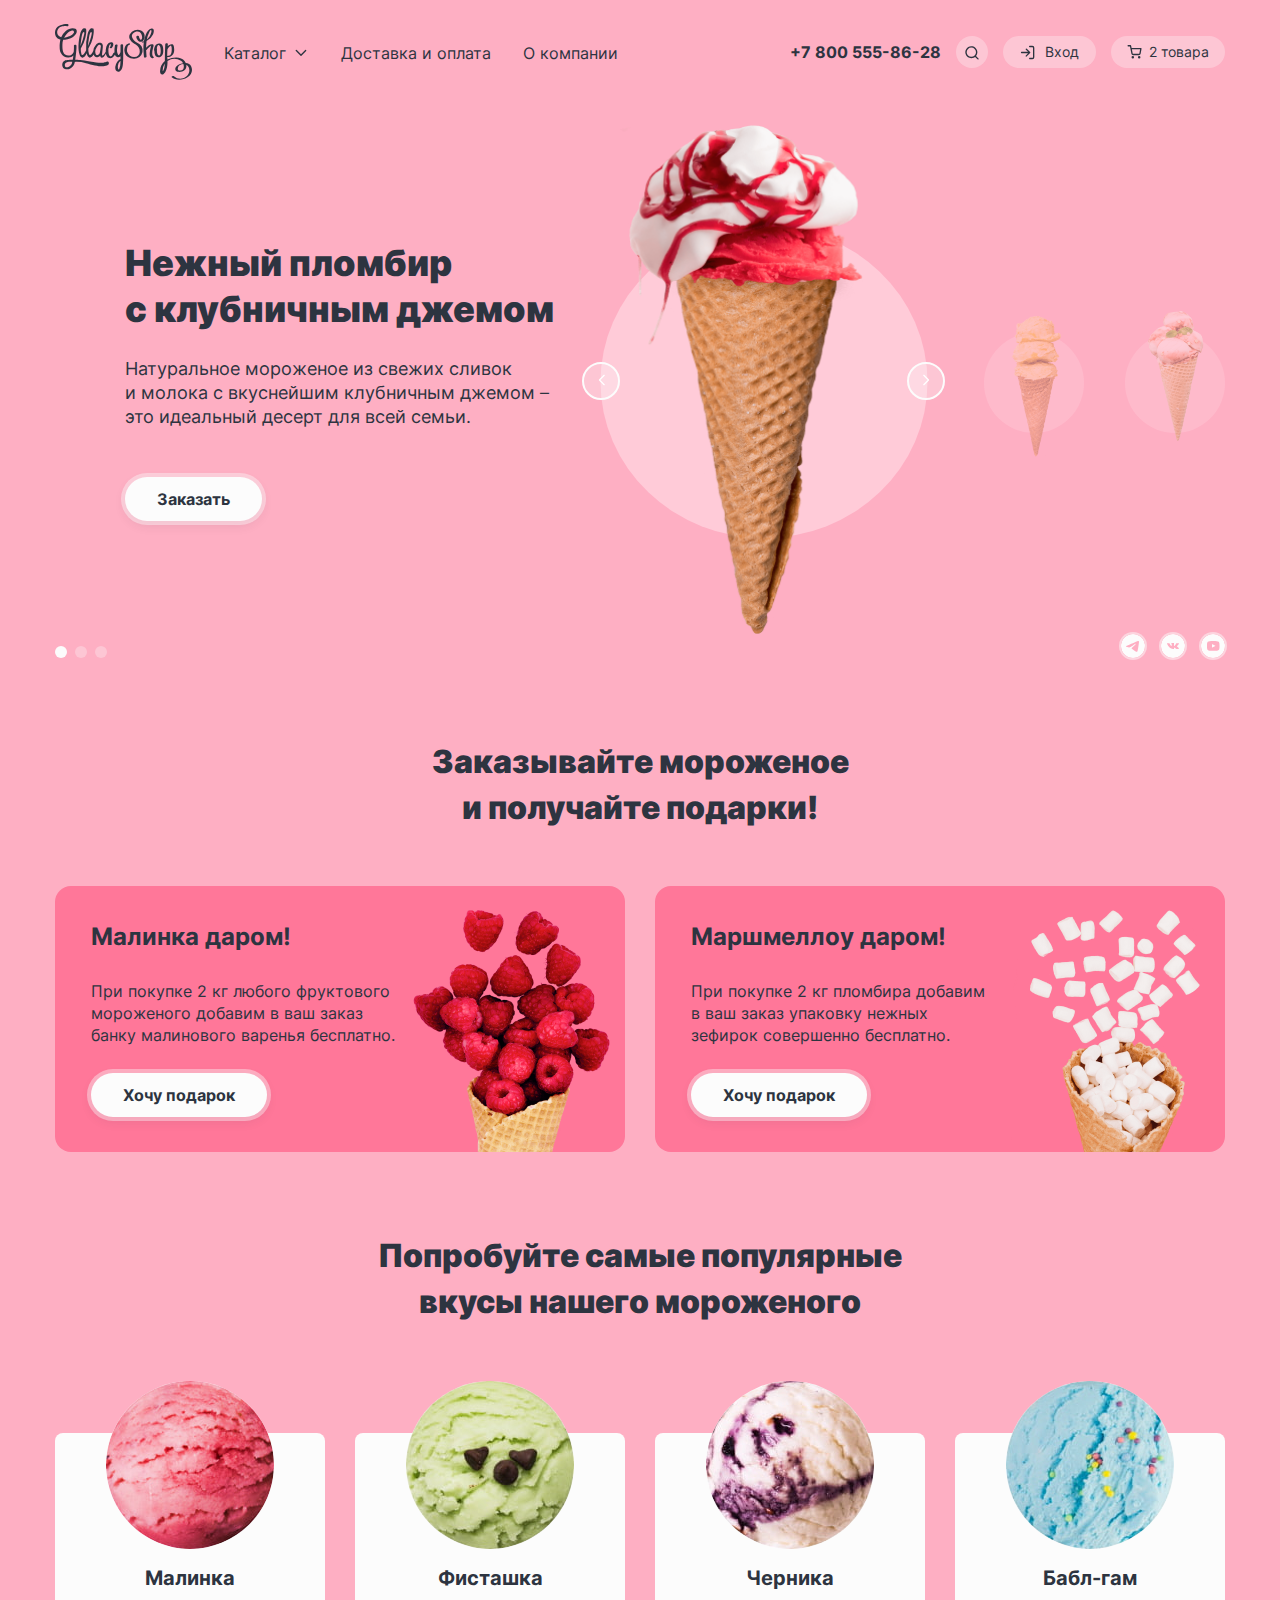
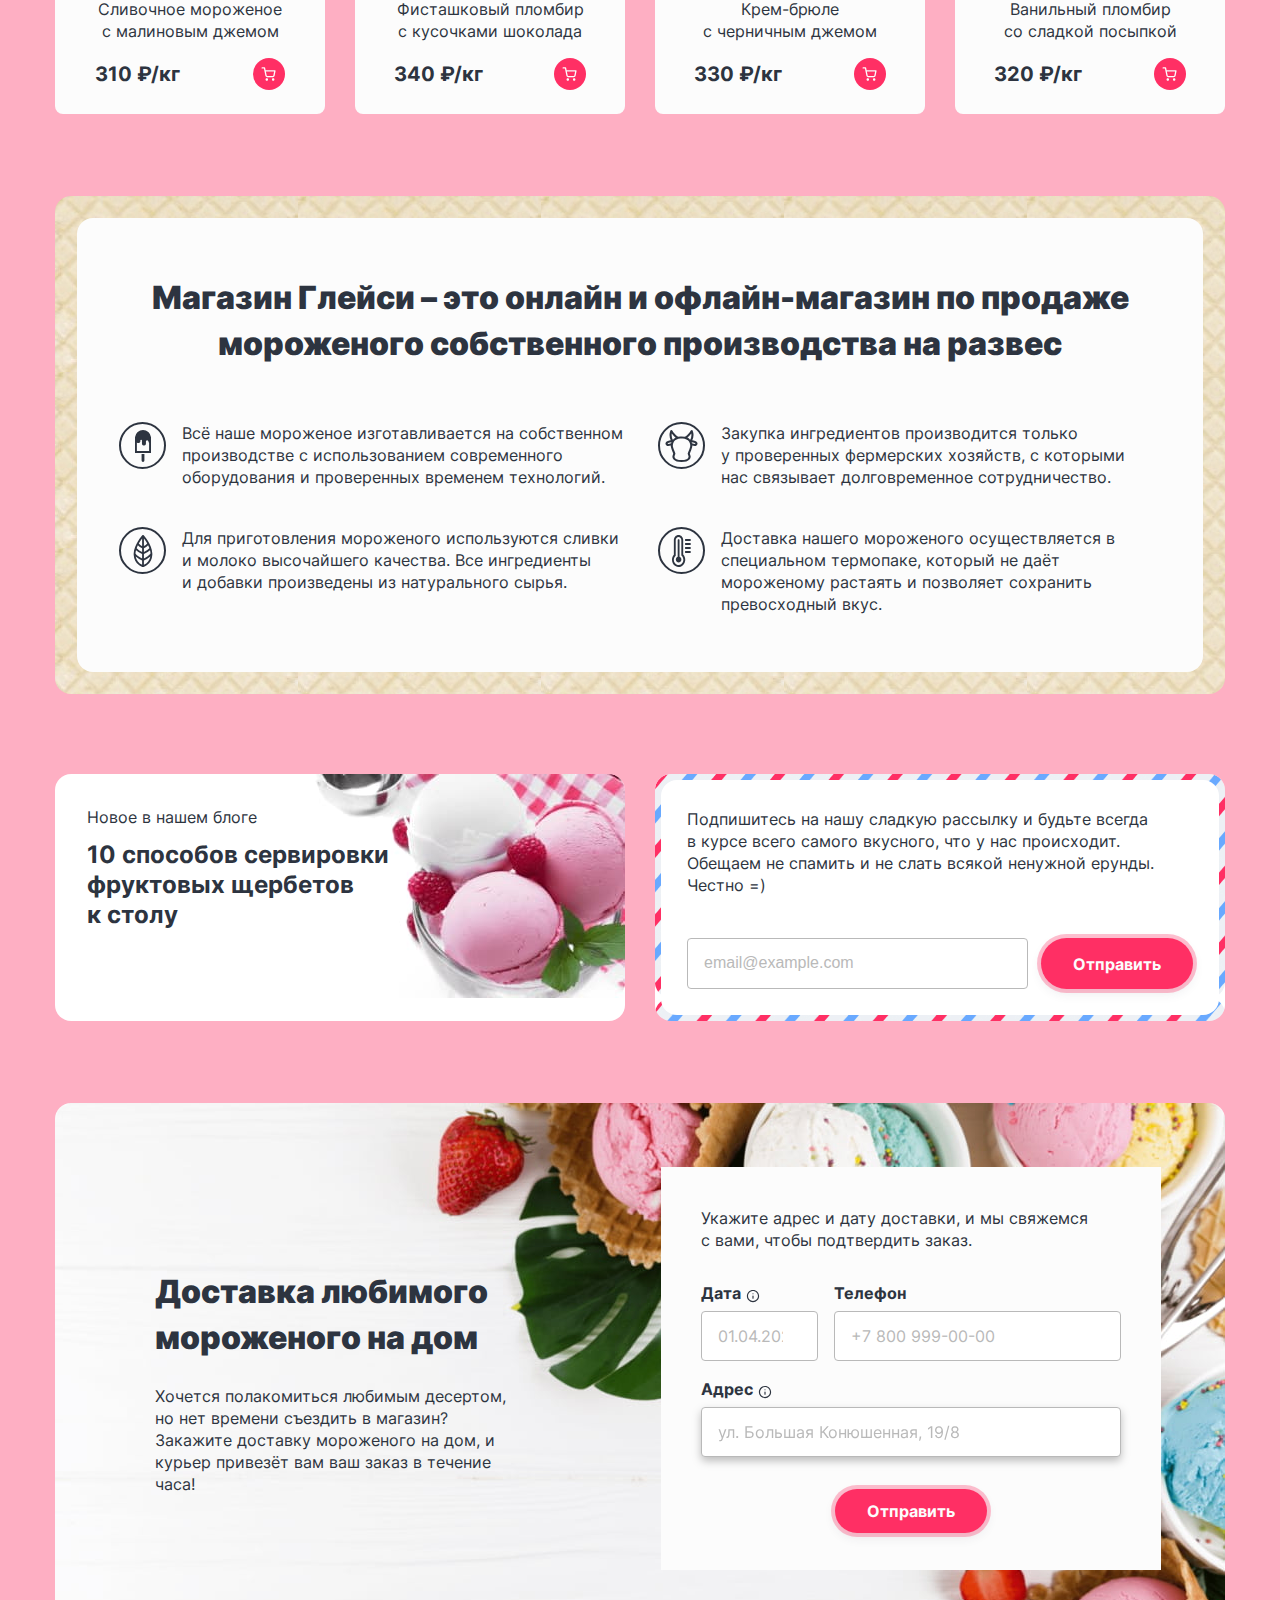
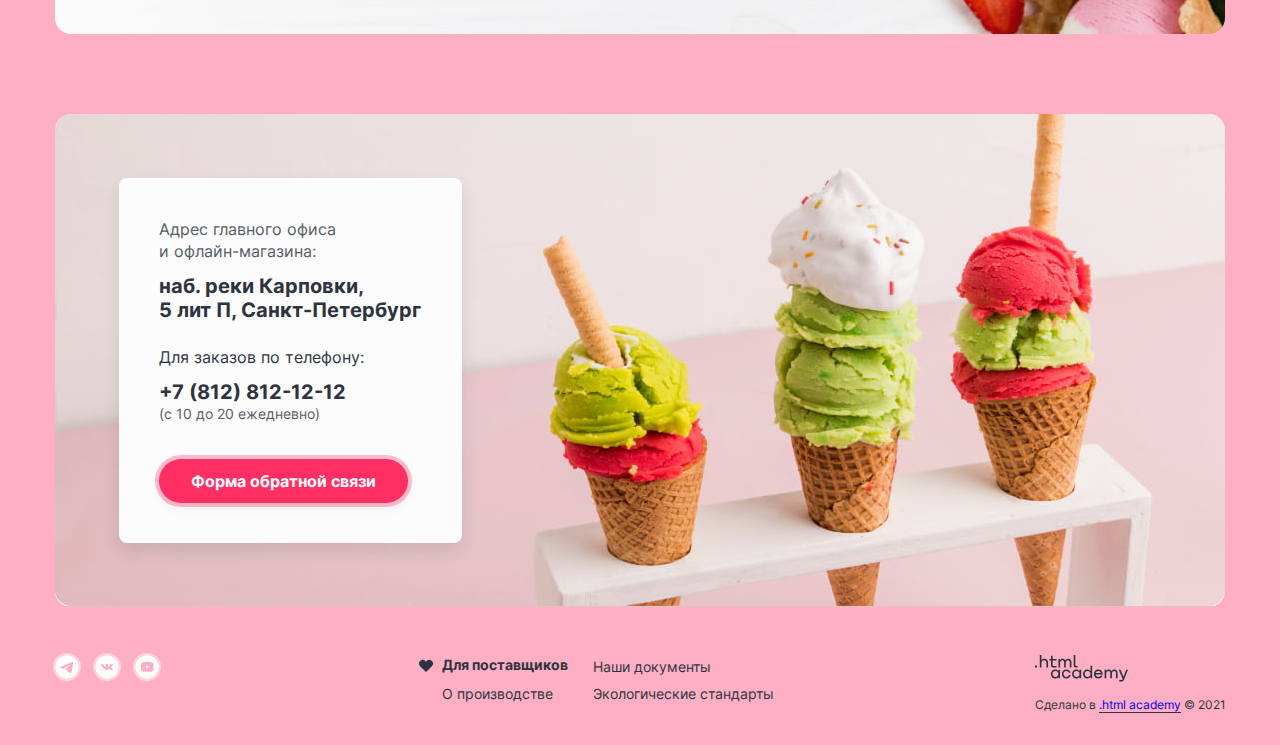
==== commit 4c0b6b23: "final version" ====
--- a/index.html
+++ b/index.html
@@ -4,7 +4,7 @@
   <head>
     <meta charset="utf-8">
     <title>Магазин мороженого Глейси</title>
-    <link rel="icon" href="favicon.png" type="image/png" sizes="32x32">
+    <link rel="icon" href="./images/favicon.png" type="image/png" sizes="32x32">
     <link rel="stylesheet" href="style/style.css">
   </head>
 
@@ -479,9 +479,9 @@
                           clip-rule="evenodd" />
                       </svg>
                     </button>
+                    <span class="tooltip-text" role="tooltip" id="tooltip-label-date"> Укажите желаемую дату и время  доставки </span>
                   </div>
-                  <span class="tooltip-text" role="tooltip" id="tooltip-label-date"> Укажите желаемую дату и время
-                    доставки </span>
+
                 </div>
                 <input type="text" name="  delivery-form-date" id="delivery-data" placeholder="01.04.2020"
                   class="input input-date" required>
@@ -503,10 +503,10 @@
                           clip-rule="evenodd" />
                       </svg>
                     </button>
+                    <span class="tooltip-text" role="tooltip" id="tooltip-label-address">
+                      Введите название улицы, дома и квартиры
+                    </span>
                   </div>
-                  <span class="tooltip-text" role="tooltip" id="tooltip-label-address">
-                    Введите название улицы, дома и квартиры
-                  </span>
                 </div>
                 <input type="text" name=" delivery-form-address" id="delivery-address"
                   placeholder="ул. Большая Конюшенная, 19/8" class="input input-addres" required>
@@ -605,7 +605,7 @@
       </footer>
     </div>
     <!-- delivery modal window -->
-    <div class="modal-container modal-container-close">
+    <div class="modal-container">
       <div class="modal modal-auth">
         <button class="modal-close-button">
           <span class="visually-hidden">Закрыть</span>
@@ -625,11 +625,10 @@
             </p>
             <p class="field-group">
               <label class="visually-hidden" for="delivery-modal-massage">сообщение в свободой форме</label>
-              <textarea class="auth-form-field field" name="massage" id="delivery-modal-massage" maxlength="1000"
-                rows="6" placeholder="В свободной форме">
-          </textarea>
+              <textarea class="field field-text-area" name="massage" id="delivery-modal-massage" maxlength="1000"
+                rows="6" placeholder="В свободной форме"></textarea>
             </p>
-            <button class="button" type="submit">Отправить</button>
+            <button class="button modal-button" type="submit">Отправить</button>
           </form>
         </section>
       </div>
--- a/style/style.css
+++ b/style/style.css
@@ -1490,6 +1490,7 @@
 .tooltip {
   display: flex;
   align-items: flex-end;
+  position: relative;
 }
 
 .tooltip-button {
@@ -1524,14 +1525,22 @@
   border: 1px solid #b9b9b9;
   box-shadow: 0 4px 8px rgba(194, 194, 194, 0.2);
   position: absolute;
-  left: 50%;
+  left: calc(50% + 7px);
   bottom: 50%;
   transform: translateY(60%);
   margin-left: 10px;
   z-index: 1;
-  display: block;
-  /* display: none; */
+  /* display: block; */
+  display: none;
   /* transform: translateX(-34%); */
+}
+
+.tooltip:hover .tooltip-text {
+  display: block;
+}
+
+.tooltip-button:focus + .tooltip-text {
+  display: block;
 }
 
 .tooltip-text::after {
@@ -1608,34 +1617,33 @@
   position: fixed;
   top: 0;
   left: 0;
-  display: flex;
+  display: none;
   width: 100%;
   height: 100%;
   background-color: rgba(45, 52, 64, 0.12)
 }
 
 .modal {
+  margin: auto;
   position: relative;
-  margin: auto;
-  padding: 40px;
-  background-color: #ffffff;
+  width: 570px;
+  background-color: #fcfcfc;
   border-radius: 8px;
-}
-
-.modal-auth {
-  width: 570px;
+  box-shadow: 0 15px 40px rgba(45, 52, 64, 0.12);
+  padding: 64px;
+  box-sizing: border-box;
 }
 
 .modal-close-button {
   position: absolute;
   padding: 0;
-  top: 0;
-  right: 0;
-  width: 56px;
-  height: 44px;
+  top: 29px;
+  right: 32px;
+  width: 20px;
+  height: 20px;
   background-color: #ffffff;
   border: none;
-  background-image: url("../images/close.svg");
+  background-image: url(../images/modal-close.svg);
   background-repeat: no-repeat;
   background-position: center;
   cursor: pointer;
@@ -1643,7 +1651,7 @@
 
 .modal-title {
   margin: 0;
-  margin-bottom: 24px;
+  margin-bottom: 30px;
   font-family: 'Inter';
   font-style: normal;
   font-weight: 700;
@@ -1651,19 +1659,55 @@
   line-height: 30px;
 }
 
+.auth-form {
+  display: flex;
+  flex-direction: column;
+  justify-content: space-between;
+  align-items: center;
+}
+
 .auth-form .field-group {
   margin: 0;
+  margin-bottom: -2px;
+}
+
+.field-text-area {
+  resize: none;
+  width: 410px;
+  margin: 0;
+  margin-bottom: 29px;
+}
+
+.auth-form-field {
+  width: 410px;
+  margin: 0;
   margin-bottom: 16px;
 }
 
-.auth-form .field {
-  width: 328px;
-}
-
-.modal-container-close {
-  display: none;
-}
-
+.field {
+  border: 1px solid #b9b9b9;
+  padding: 14px 16px;
+  font-family: "inter", sans-serif;
+  border-radius: 4px;
+  font-size: 16px;
+  line-height: 20px;
+}
+
+.modal-button {
+  align-self: flex-end;
+}
+
+.field::placeholder {
+  font-family: "Inter", sans-serif;
+  font-weight: 400;
+  font-size: 16px;
+  line-height: 20px;
+  color: #b9b9b9;
+}
+
+.modal-container-open {
+  display: flex;
+}
 
 /* footer */
 .main-footer {
@@ -1824,23 +1868,18 @@
 
 .select-control {
   position: relative;
-  background-color: rgba(252, 252, 252, 0.3);
   padding: 9px 59px 9px 16px;
   border-radius: 20px;
   appearance: none;
   border: none;
   outline: none;
   box-shadow: 0 4px 4px rgb(0 0 0 / 25%);
-}
-
-.select-control::after {
-  content: "";
-  position: absolute;
-  top: 0;
-  left: 0;
-  width: 16px;
-  height: 16px;
-  background: url("../images/select_arrow.svg");
+  background: rgba(252, 252, 252, 0.3) url("../images/select_arrow.svg") no-repeat 165px 17px;
+}
+
+.select-control:focus {
+  background-color: rgba(252, 252, 252, 0.3);
+  outline: 2px solid #2D3440;
 }
 
 /* range  */
@@ -2015,6 +2054,35 @@
   height: 20px;
   background: url("../images/check-on.svg") no-repeat;
 }
+
+.label-checkbox:hover::before {
+  background-image: url("../images/checkbox-off-hover.svg")
+}
+
+.input-checkbox:checked + .label-checkbox:hover::before {
+  background-image: url("../images/check-on-hover.svg")
+}
+
+.input-checkbox:focus + .label-checkbox::before {
+  background-image: url("../images/checkbox-off-hover.svg");
+}
+
+.input-checkbox:checked:focus + .label-checkbox::before {
+  background-image: url("../images/check-on-hover.svg");
+}
+
+.input-checkbox:disabled + .label-checkbox {
+  opacity: 0.3;
+}
+
+.input-checkbox:disabled + .label-checkbox:hover::before {
+  background-image: url("../images/checkbox.svg")
+}
+
+.input-checkbox:disabled:checked + .label-checkbox:hover::before {
+  background-image: url("../images/check-on.svg")
+}
+
 
 .catalog-filter-list-checkbox,
 .catalog-filter-list-radio {
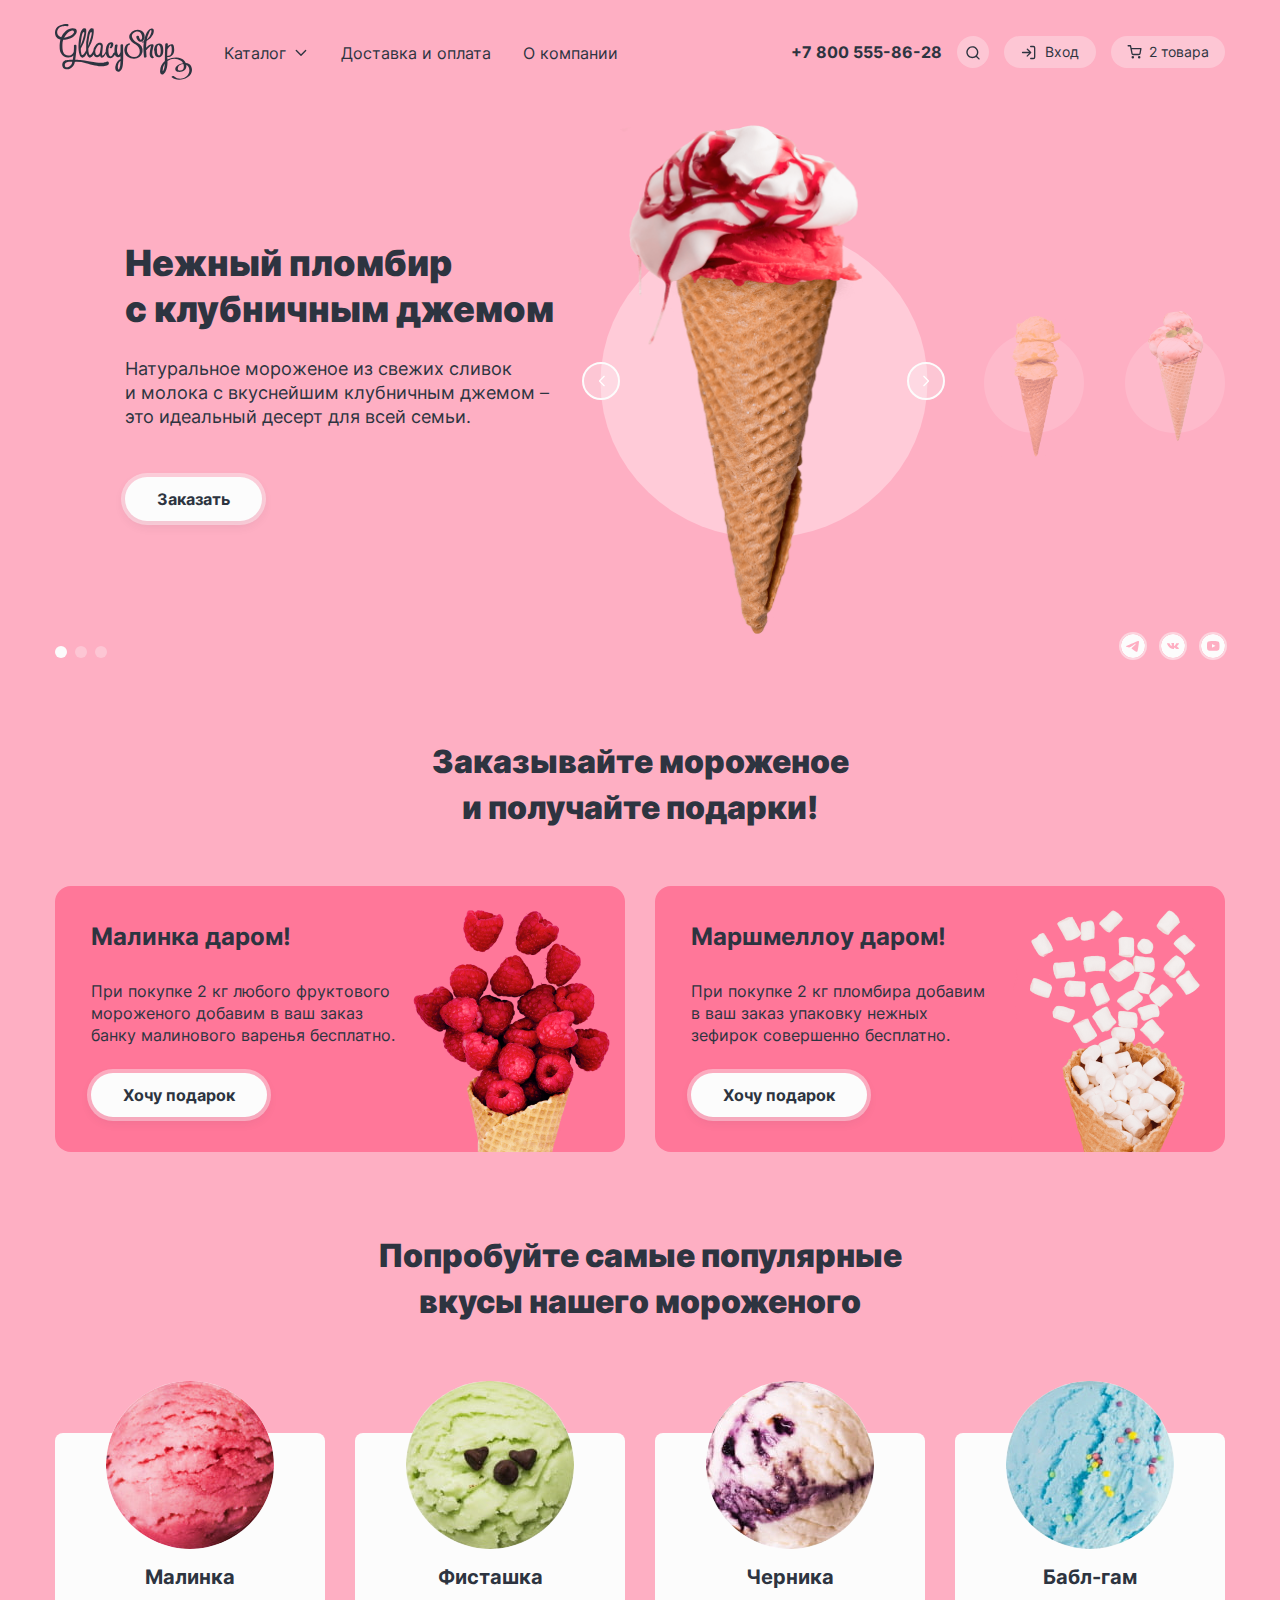
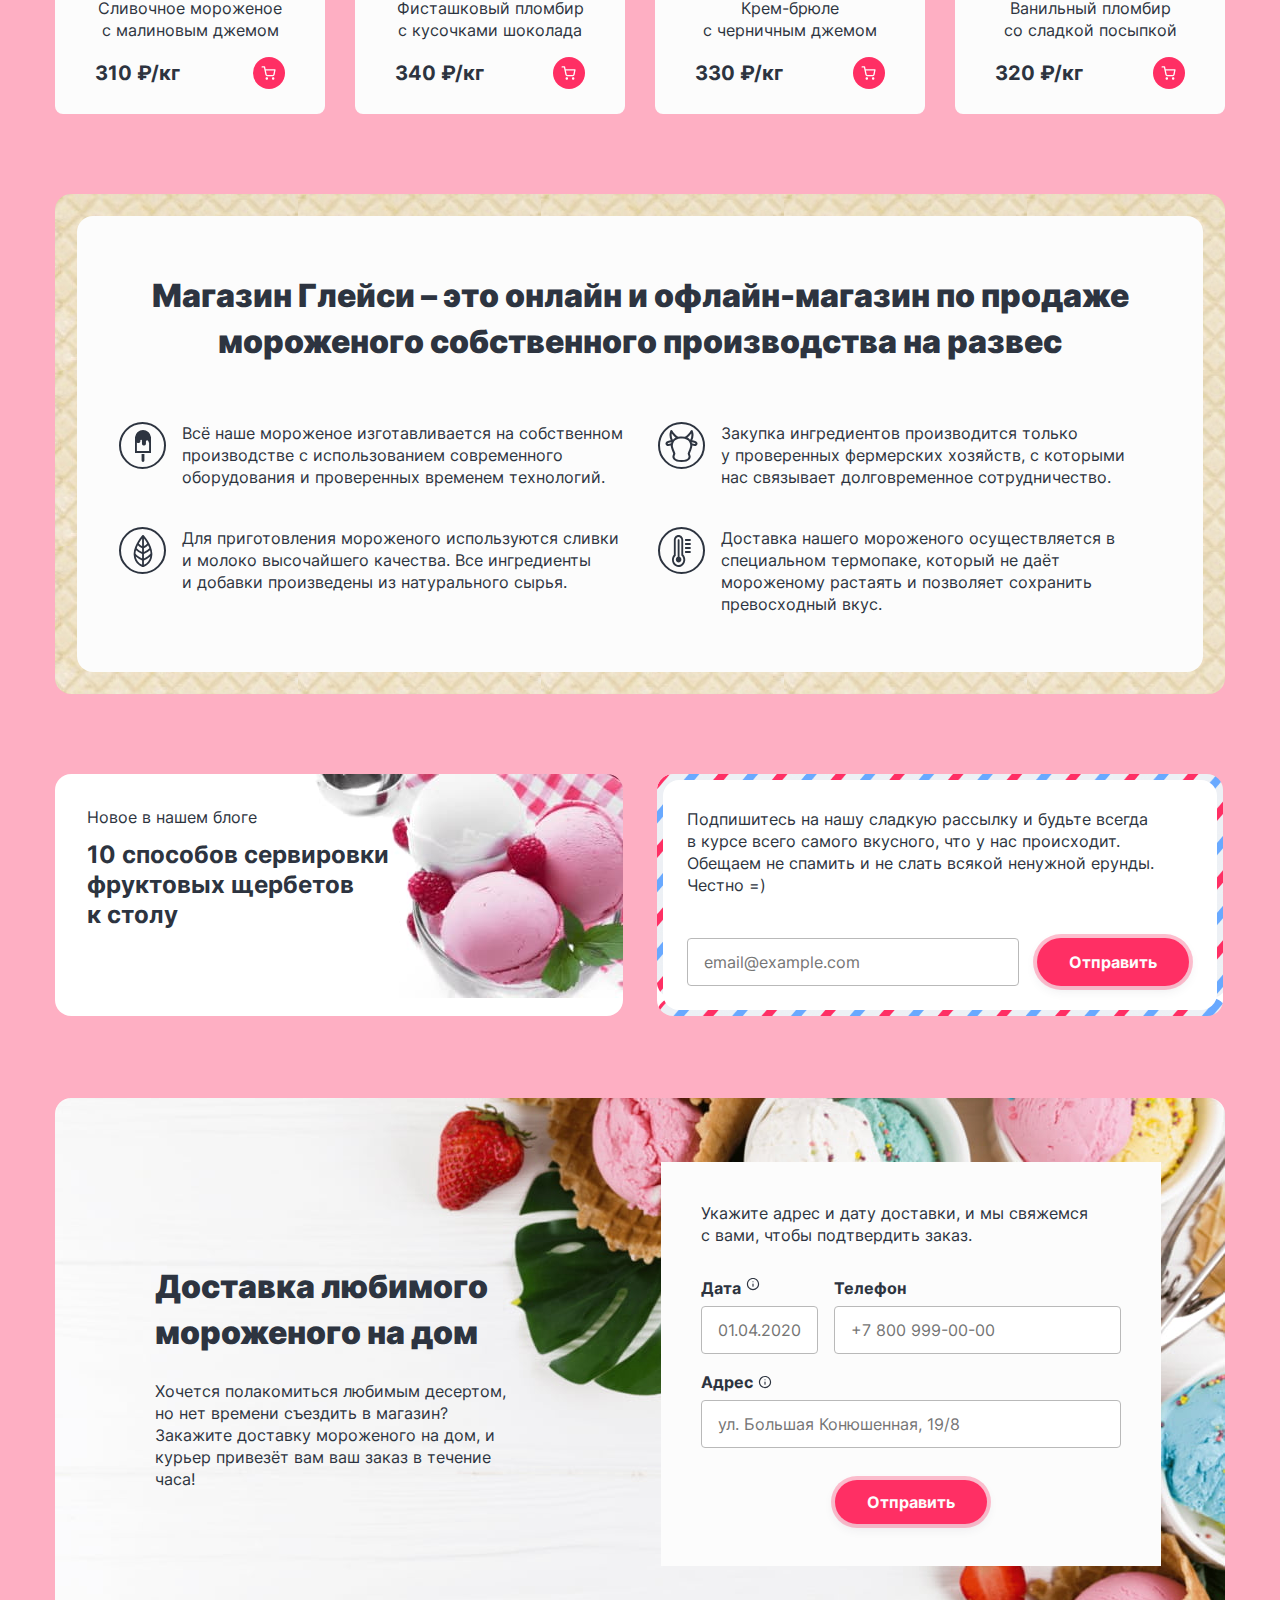
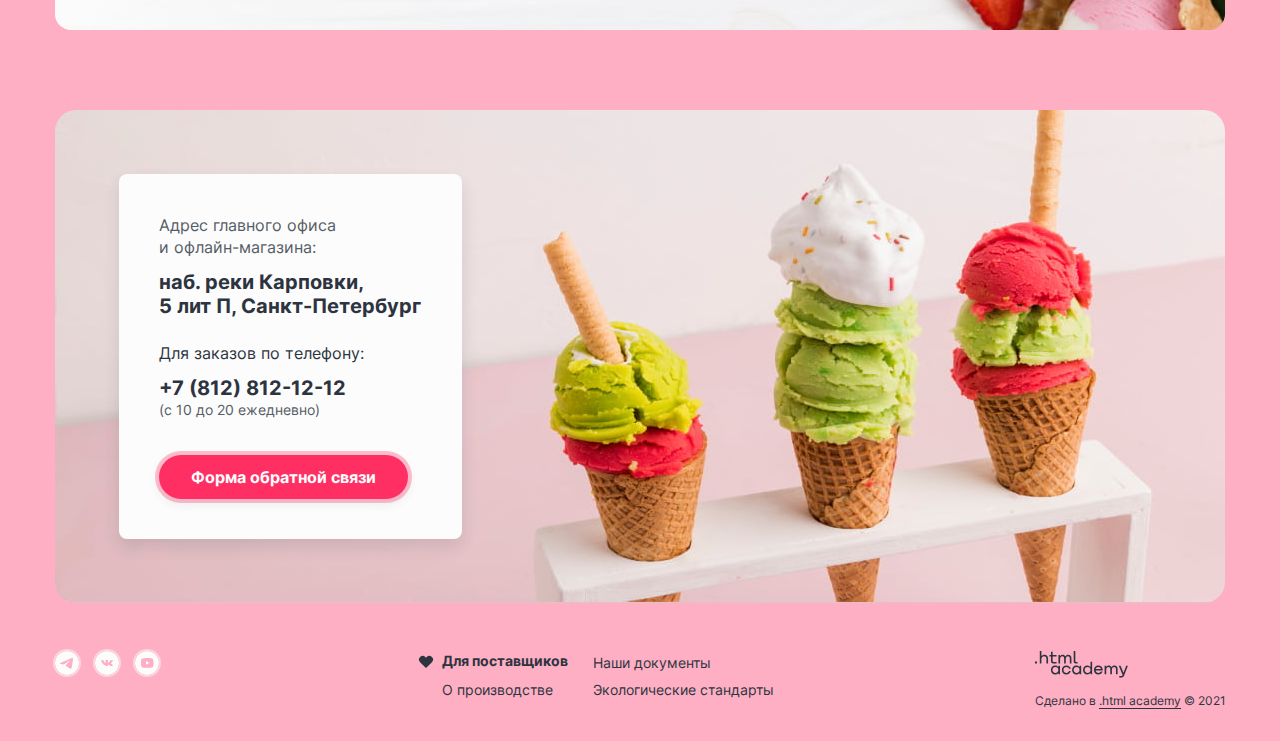
==== commit 168c65ba: "refactoring based on the code review" ====
--- a/index.html
+++ b/index.html
@@ -75,8 +75,9 @@
                 </svg>
                 <span class="visually-hidden">Поиск </span>
               </a>
-              <form class="block-search" action="https://echo.htmlacademy.ru" method="get">
-                <input class='block-search-input' type="text" placeholder="Поиск по сайту">
+              <form class="block-search">
+                <label for="search-input" class="visually-hidden">Поиск по сайту</label>
+                <input class='block-search-input' type="text" placeholder="Поиск по сайту" id="search-input">
               </form>
             </li>
             <li class="navigation-user-item navigation-item-login">
@@ -89,19 +90,22 @@
                 </svg>
                 Вход
               </a>
-              <forma class="block-login" action="https://echo.htmlacademy.ru" method="get">
+              <form class="block-login" action="https://echo.htmlacademy.ru" method="post">
                 <p class="block-login-title">Личный кабинет</p>
-                <input class="block-login-email" type="email" name="email" required placeholder="email@example.com">
-                <input class="block-login-password" type="password" name="password" required placeholder="......">
+                <label for="block-login-email" class="visually-hidden">Почта</label>
+                <input class="block-login-email" type="email" name="email" required placeholder="email@example.com"
+                  id="block-login-email">
+                <label for="block-login-password" class="visually-hidden">Почта</label>
+                <input class="block-login-password" type="password" name="password" required placeholder="....."
+                  id="block-login-password">
                 <div class="block-login-wrapper">
-                  <button class="button button-red">Войти</button>
+                  <button class="button">Войти</button>
                   <div class="block-login-link-wrapper">
-                    <a href="#" class="block-login-link"> Забыли пароль?</a>
-                    <a href="#" class="block-login-link">Регистрация</a>
+                    <a href="#">Забыли пароль?</a>
+                    <a href="#">Регистрация</a>
                   </div>
                 </div>
-
-              </forma>
+              </form>
             </li>
             <li class="navigation-user-item navigation-item-cart">
               <a href="#" class="navigation-user-link navigation-link-cart">
@@ -115,15 +119,16 @@
               <div class="block-empty-card">
                 <h2 class="block-empty-card-title">Ваша корзина пока пуста</h2>
               </div>
-              <div class="block-cart">
+              <form class="block-cart" action="https://echo.htmlacademy.ru" method="get">
                 <p class="block-cart-title">Корзина</p>
                 <ul class="block-cart-list">
                   <li class="block-cart-item">
-                    <img src="./images/icecream-catalog/ice-cream-1.jpg" alt="малинка" class="block-cart-img "
-                      width="46" height="46">
+                    <img src="./images/catalog/ice-cream-1.jpg" alt="малинка" class="block-cart-img " width="46"
+                      height="46">
                     <div class="block-cart-wrapper">
                       <p class="block-cart-desc">Малинка</p>
                       <p class="block-cart-sum">1 кг х 310 ₽</p>
+                      <input type="hidden" name="goods-item" value="Малинка 1 кг х 310 ₽">
                     </div>
                     <span class="block-cart-price">310 ₽</span>
                     <button class="block-cart-close">
@@ -131,11 +136,12 @@
                     </button>
                   </li>
                   <li class="block-cart-item">
-                    <img src="./images/icecream-catalog/ice-cream-4.jpg" alt="Бабл-гам" class="block-cart-img "
-                      width="46" height="46">
+                    <img src="./images/catalog/ice-cream-4.jpg" alt="Бабл-гам" class="block-cart-img " width="46"
+                      height="46">
                     <div class="block-cart-wrapper">
                       <p class="block-cart-desc">Бабл-гам</p>
                       <p class="block-cart-sum">1,5 кг х 320 ₽</p>
+                      <input type="hidden" name="goods-item" value="Бабл-гам 1,5 кг х 320 ₽">
                     </div>
                     <span class="block-cart-price">480 ₽</span>
                     <button class="block-cart-close">
@@ -144,11 +150,10 @@
                   </li>
                 </ul>
                 <div class="total-wrapper">
-
                   <button class="button" type="submit">Оформить заказ</button>
                   <span class="block-cart-total">Итого: 790 ₽</span>
                 </div>
-              </div>
+              </form>
             </li>
           </ul>
         </nav>
@@ -184,10 +189,8 @@
                   width="66" height="150">
               </div>
             </li>
-
             <li class="slider-item">
               <div class="slider-text-wrapper">
-
                 <h3 class="slider-title">Карамельный пломбир с маршмеллоу</h3>
                 <p class="slider-desc">Необычный сладкий десерт с карамельным топпингом и кусочками зефира завоюет
                   сердца
@@ -210,7 +213,7 @@
             </svg>
             <span class="visually-hidden">Открыть предыдуший экран слайдера</span>
           </button>
-          <button class="slider-pagination-button slider-nex" type="button">
+          <button class="slider-pagination-button slider-next" type="button">
             <svg aria-hidden="true" focusable="false" role="img" width="7" height="12" viewBox="0 0 7 12" fill="none"
               xmlns="http://www.w3.org/2000/svg">
               <path fill-rule="evenodd" clip-rule="evenodd"
@@ -285,22 +288,16 @@
           <h2 class="free-gifts-title">Заказывайте мороженое<br>и получайте подарки!</h2>
           <ul class="free-gift-list">
             <li class="free-gift-item raspberry">
-              <div class="free-gift-item-wrapper ">
-                <h3 class="free-gift-subtitle">Малинка даром! </h3>
-                <p class="free-gift-desc">При покупке 2 кг любого фруктового мороженого добавим в ваш заказ банку
-                  малинового варенья бесплатно.</p>
-                <a href="#" class="free-gift-button button-white">Хочу подарок</a>
-              </div>
-            </li>
-
+              <h3 class="free-gift-subtitle">Малинка даром! </h3>
+              <p class="free-gift-desc">При покупке 2 кг любого фруктового мороженого добавим в ваш заказ банку
+                малинового варенья бесплатно.</p>
+              <a href="#" class="free-gift-button button-white">Хочу подарок</a>
+            </li>
             <li class="free-gift-item marshmallow">
-              <div class="free-gift-item-wrapper ">
-                <h3 class="free-gift-subtitle">Маршмеллоу даром!</h3>
-                <p class="free-gift-desc">При покупке 2 кг пломбира добавим в&nbsp;ваш заказ упаковку нежных зефирок
-                  совершенно бесплатно.</p>
-
-                <a href="#" class="free-gift-button button-white">Хочу подарок</a>
-              </div>
+              <h3 class="free-gift-subtitle">Маршмеллоу даром!</h3>
+              <p class="free-gift-desc">При покупке 2 кг пломбира добавим в&nbsp;ваш заказ упаковку нежных зефирок
+                совершенно бесплатно.</p>
+              <a href="#" class="free-gift-button button-white">Хочу подарок</a>
             </li>
           </ul>
         </section>
@@ -310,7 +307,7 @@
           <ul class="catalog-list">
             <li class="catalog-item">
               <a href="#" class="catalog-item-link">
-                <img src="images/icecream-catalog/ice-cream-1.jpg" alt="фото Сливочного мороженого." class="catalog-img"
+                <img src="images/catalog/ice-cream-1.jpg" alt="фото Сливочного мороженого." class="catalog-img"
                   width="168" height="168">
                 <h3 class="catalog-item-title">Малинка</h3>
               </a>
@@ -329,9 +326,8 @@
               </div>
             </li>
             <li class="catalog-item">
-
               <a href="#" class="catalog-item-link">
-                <img src="images/icecream-catalog/ice-cream-2.jpg" alt="фото Фисташкого мороженого." class="catalog-img"
+                <img src="images/catalog/ice-cream-2.jpg" alt="фото Фисташкого мороженого." class="catalog-img"
                   width="168" height="168">
                 <h3 class="catalog-item-title">Фисташка</h3>
               </a>
@@ -350,10 +346,9 @@
               </div>
             </li>
             <li class="catalog-item">
-
               <a href="#" class="catalog-item-link">
-                <img src="images/icecream-catalog/ice-cream-3.jpg" alt="фото Крем-брюле с черничным джемом."
-                  class="catalog-img" width="168" height="168">
+                <img src="images/catalog/ice-cream-3.jpg" alt="фото Крем-брюле с черничным джемом." class="catalog-img"
+                  width="168" height="168">
                 <h3 class="catalog-item-title">Черника</h3>
               </a>
               <p class="catalog-item-desc">Крем-брюле с&nbsp;черничным джемом</p>
@@ -373,8 +368,8 @@
             </li>
             <li class="catalog-item">
               <a href="#" class="catalog-item-link">
-                <img src="images/icecream-catalog/ice-cream-4.jpg"
-                  alt="фото Ванильного пломбира со&nbspсладкой посыпкой." class="catalog-img" width="168" height="168">
+                <img src="images/catalog/ice-cream-4.jpg" alt="фото Ванильного пломбира со сладкой посыпкой."
+                  class="catalog-img" width="168" height="168">
                 <h3 class="catalog-item-title">Бабл-гам</h3>
               </a>
               <p class="catalog-item-desc">Ванильный пломбир со&nbsp;сладкой посыпкой</p>
@@ -442,15 +437,14 @@
           <section class="mailing">
             <div class="mailing-wrapper-white">
               <h2 class="visually-hidden">Рассылка</h2>
-              <div class="mailing-wrapper">
-                <p class="mailing-text">Подпишитесь на нашу сладкую рассылку и будьте всегда в&nbsp;курсе всего самого
-                  вкусного, что у нас происходит. Обещаем не спамить и не слать всякой ненужной ерунды. Честно =)</p>
-                <form class="mailing-form" action="https://echo.htmlacademy.ru" method="post">
-                  <input type="email" name="mailing-email" id="mailing-email" placeholder="email@example.com"
-                    class="input-mail" required>
-                  <button class="submit  button">Отправить</button>
-                </form>
-              </div>
+              <p class="mailing-text">Подпишитесь на нашу сладкую рассылку и будьте всегда в&nbsp;курсе всего самого
+                вкусного, что у нас происходит. Обещаем не спамить и не слать всякой ненужной ерунды. Честно =)</p>
+              <form class="mailing-form" action="https://echo.htmlacademy.ru" method="post">
+                <label for="mailing-email" class="visually-hidden">Почта</label>
+                <input type="email" name="mailing-email" id="mailing-email" placeholder="email@example.com"
+                  class="input-mail input" required>
+                <button class="submit  button">Отправить</button>
+              </form>
             </div>
           </section>
         </div>
@@ -479,11 +473,11 @@
                           clip-rule="evenodd" />
                       </svg>
                     </button>
-                    <span class="tooltip-text" role="tooltip" id="tooltip-label-date"> Укажите желаемую дату и время  доставки </span>
+                    <span class="tooltip-text" role="tooltip" id="tooltip-label-date"> Укажите желаемую дату и время
+                      доставки </span>
                   </div>
-
                 </div>
-                <input type="text" name="  delivery-form-date" id="delivery-data" placeholder="01.04.2020"
+                <input type="text" name="delivery-form-date" id="delivery-date" placeholder="01.04.2020"
                   class="input input-date" required>
               </div>
               <div class="delivery-form-tel">
@@ -633,7 +627,6 @@
         </section>
       </div>
     </div>
-
     <script src="./script/app.js"></script>
   </body>
 
--- a/style/style.css
+++ b/style/style.css
@@ -26,7 +26,7 @@
   margin: 0;
   padding: 0;
   box-sizing: border-box;
-  font-family: 'Inter', "Arial", sans-serif;
+  font-family: "Inter", "Arial", sans-serif;
   font-style: normal;
   font-weight: 400;
   font-size: 16px;
@@ -53,7 +53,7 @@
 }
 
 .button {
-  font-family: "inter", sans-serif;
+  font-family: inherit;
   line-height: 20px;
   font-weight: 700;
   font-size: 16px;
@@ -75,21 +75,21 @@
 .button:focus {
   background: #ff2f64;
   color: #fcfcfc;
-  outline: 2px solid rgba(45, 52, 64, 1);
+  outline: 2px solid #2d3440;
   box-shadow: none;
 }
 
 .button:hover {
   background: #fcfcfc;
   color: #2d3440;
-  box-shadow: 0 0 0 4px rgba(255, 47, 100, 1);
+  box-shadow: 0 0 0 4px #ff2f64;
 }
 
 .button:active {
-  background: rgba(254, 175, 195, 1);
+  background: #feafc3;
   color: #fcfcfc;
-  box-shadow: 0 0 0 2px rgba(45, 52, 64, 1);
-  outline: 2px solid rgba(45, 52, 64, 1);
+  box-shadow: 0 0 0 2px #2d3440;
+  outline: 2px solid #2d3440;
 }
 
 .button:disabled {
@@ -99,7 +99,7 @@
 }
 
 .button-white {
-  font-family: "inter", sans-serif;
+  font-family: inherit;
   font-size: 16px;
   line-height: 20px;
   font-weight: 700;
@@ -118,17 +118,17 @@
 
 .button-white:focus-visible {
   background: rgba(252, 252, 252, 0.5);
-  box-shadow: 0 0 0 2px rgba(45, 52, 64, 1);
+  box-shadow: 0 0 0 2px #2d3440;
 }
 
 .button-white:hover {
   background: rgba(252, 252, 252, 0.4);
-  box-shadow: 0 0 0 4px rgba(252, 252, 252, 1);
+  box-shadow: 0 0 0 4px #fcfcfc;
 }
 
 .button-white:active {
   background: #fcfcfc;
-  box-shadow: 0 0 0 2px rgba(45, 52, 64, 1);
+  box-shadow: 0 0 0 2px #2d3440;
 }
 
 a.button-white:disabled {
@@ -194,7 +194,7 @@
 
 .navigation-link {
   text-decoration: none;
-  color: #2D3440;
+  color: #2d3440;
   display: flex;
   gap: 7px;
   padding: 8px 16px;
@@ -270,7 +270,7 @@
 .block-link-select {
   text-decoration: none;
   color: inherit;
-  font-family: 'Inter';
+  font-family: inherit;
   font-style: normal;
   font-weight: 400;
   font-size: 14px;
@@ -292,7 +292,7 @@
 
 .select-title::after {
   position: absolute;
-  content: url("..//images/header/dasher.svg");
+  content: url("../images/header/dasher.svg");
   width: 103px;
   height: 0;
   top: 23px;
@@ -312,7 +312,7 @@
 }
 
 .block-link-select:focus {
-  background: #FF4A78;
+  background: #ff4a78;
   outline: none;
   color: #fcfcfc;
 }
@@ -338,14 +338,14 @@
 
 .navigation-user-link {
   text-decoration: none;
-  color: #2D3440;
+  color: #2d3440;
 }
 
 /* tel  */
 .navigation-link-tel {
   font-weight: 700;
   text-decoration: none;
-  color: #2D3440;
+  color: #2d3440;
   line-height: 20px;
   padding: 6px 0;
   display: block;
@@ -389,7 +389,7 @@
   border: 1px solid #b9b9b9;
   border-radius: 4px;
   box-sizing: border-box;
-  font-family: "inter", sans-serif;
+  font-family: inherit;
   font-size: 16px;
   line-height: 20px;
   color: #2d3440;
@@ -410,7 +410,7 @@
   display: flex;
   align-items: center;
   padding: 6px 17px;
-  column-gap: 9px;
+  column-gap: 8px;
 }
 
 .navigation-link-login:focus {
@@ -464,7 +464,7 @@
   font-weight: 400;
   font-size: 16px;
   line-height: 20px;
-  color: #2D3440;
+  color: #2d3440;
 }
 
 .block-login-password::placeholder {
@@ -487,7 +487,7 @@
 }
 
 .block-login-wrapper a {
-  color: #2D3440;
+  color: #2d3440;
 }
 
 /* cart  */
@@ -509,7 +509,7 @@
 }
 
 .navigation-link-cart svg {
-  color: #2D3440;
+  color: #2d3440;
 }
 
 /* block-cart  */
@@ -750,7 +750,6 @@
   display: block;
 }
 
-
 .slider-item:not(.slider-item-active) {
   margin-left: 61px;
 }
@@ -802,6 +801,7 @@
   margin: 0;
   margin-bottom: 24px;
   overflow-x: hidden;
+  max-width: 800px;
 }
 
 .slider-desc {
@@ -840,28 +840,29 @@
 
 .slider-link {
   text-decoration: none;
-  color: #2D3440;
+  color: rgb(45, 52, 64);
 }
 
 .slider-pagination-button {
   position: absolute;
   border: 2px solid #fcfcfc;
-  color: #fff;
+  color: #ffffff;
   border-radius: 50%;
   background: rgba(252, 252, 252, 0.3);
   width: 38px;
   height: 38px;
-  display: block;
+  display: flex;
+  justify-content: center;
+  align-items: center;
+  top: 254px;
 }
 
 .slider-preview {
   left: 527px;
-  top: 254px;
-}
-
-.slider-nex {
+}
+
+.slider-next {
   left: 852px;
-  top: 254px;
 }
 
 .slider-pagination-button:hover {
@@ -871,13 +872,14 @@
 
 .slider-pagination-button:focus {
   background: rgba(252, 252, 252, 0.3);
-  outline: 2px solid #2D3440;
+  outline: 2px solid #2d3440;
   border: none;
+  color: #2d3440;
 }
 
 .slider-pagination-button:active {
   background: rgba(252, 252, 252, 0.5);
-  color: rgb(45, 52, 64);
+  color: #2d3440;
   border: none;
   outline: none;
 }
@@ -885,7 +887,7 @@
 .slider-pagination-button:disabled {
   background: rgba(252, 252, 252, 0.3);
   opacity: 0.4;
-  border: 2px solid #FCFCFC;
+  border: 2px solid #fcfcfc;
 }
 
 .slider-pagination {
@@ -996,9 +998,6 @@
 .social-link:active .react-social-svg {
   fill: rgba(252, 252, 252, 1);
 }
-
-
-
 
 /* free-gifts section */
 .free-gifts {
@@ -1026,13 +1025,9 @@
 
 .free-gift-item {
   width: 570px;
-  display: flex;
   background-color: #ff7799;
   border-radius: 16px;
   padding: 36px 229px 32px 36px;
-}
-
-.free-gift-item-wrapper {
   display: flex;
   flex-direction: column;
   align-items: flex-start;
@@ -1040,13 +1035,13 @@
 }
 
 .raspberry {
-  background-image: url("..//images/raspberry.jpg");
+  background-image: url("../images/raspberry.jpg");
   background-repeat: no-repeat;
   background-position: right bottom;
 }
 
 .marshmallow {
-  background-image: url("..//images/marshmallowjpg.jpg");
+  background-image: url("../images/marshmallow.jpg");
   background-repeat: no-repeat;
   background-position: right bottom;
 }
@@ -1071,7 +1066,7 @@
 
 /* catalog */
 .catalog {
-  margin-bottom: 82px;
+  margin-bottom: 80px;
 }
 
 .catalog-title {
@@ -1096,7 +1091,6 @@
 
 .catalog-item-link {
   text-decoration: none;
-  /* display: flex; */
   flex-direction: column;
   position: relative;
   display: block;
@@ -1111,7 +1105,9 @@
   width: 270px;
   position: relative;
   text-align: center;
-  padding: 0 0 24px 0;
+  padding: 0 0 25px 0;
+  display: flex;
+  flex-direction: column;
 }
 
 .catalog-item::before {
@@ -1128,9 +1124,9 @@
 
 .catalog-item-title {
   margin: 0 auto;
-  color: #2D3440;
+  color: rgb(45, 52, 64);
   margin-bottom: 8px;
-  margin-top: 12px;
+  margin-top: 11px;
   font-weight: 700;
   font-size: 20px;
   line-height: 24px;
@@ -1139,22 +1135,26 @@
 
 .catalog-item-desc {
   width: 190px;
-  margin: 2px auto 16px;
+  margin: 0 auto 16px;
   line-height: 22px;
   text-align: center;
 }
 
 .catalog-item-wrapper {
-  width: 100%;
-  display: flex;
-  align-items: center;
-  justify-content: space-around;
+  display: flex;
+  flex-wrap: wrap;
+  align-items: flex-end;
+  margin-top: auto;
+  flex-grow: 1;
+  padding: 0 40px;
 }
 
 .catalog-item-price {
+  max-width: 105px;
   font-weight: 700;
   font-size: 20px;
   line-height: 24px;
+  padding-bottom: 4px;
   margin: 0;
 }
 
@@ -1165,7 +1165,7 @@
   background-color: #ff2f64;
   display: flex;
   align-items: center;
-  margin-left: -7px;
+  margin-left: auto;
 }
 
 .catalog-item-button svg {
@@ -1178,16 +1178,16 @@
 
 .catalog-item-button:hover {
   background: rgba(252, 252, 252, 0.3);
-  outline: 2px solid #FF2F64;
+  outline: 2px solid #ff2f64;
   border-radius: 26px;
 }
 
 .catalog-item-button svg:hover {
-  color: #2D3440
+  color: #2d3440
 }
 
 .catalog-item-button:focus {
-  outline: 2px solid #2D3440;
+  outline: 2px solid #2d3440;
 }
 
 .catalog-item-button:active {
@@ -1196,16 +1196,16 @@
 }
 
 .catalog-item-button:disabled {
-  background: #B9B9B9;
+  background: #b9b9b9;
 }
 
 .catalog-item-button svg:disabled {
-  color: #565C66;
+  color: #565c66;
 }
 
 /* about */
 .about {
-  background: url("../images/сео-bg.jpg") repeat;
+  background: url("../images/seo-bg.jpg") repeat 0 0;
   border-radius: 16px;
   padding: 22px;
   margin-bottom: 80px;
@@ -1222,7 +1222,7 @@
   font-weight: 900;
   font-size: 32px;
   line-height: 46px;
-  margin-bottom: 55px;
+  margin-bottom: 57px;
   text-align: center;
 }
 
@@ -1278,14 +1278,14 @@
 
 .new-mail-wrapper {
   display: flex;
-  column-gap: 30px;
+  column-gap: 34px;
   margin-bottom: 82px;
 }
 
 /* newsletter */
 .newsletter {
   width: 570px;
-  background: #fff url("../images/news.jpg") no-repeat;
+  background: #ffffff url("../images/news.jpg") no-repeat;
   border-radius: 16px;
   padding-left: 32px;
   padding-top: 33px;
@@ -1318,29 +1318,31 @@
   border-radius: 16px;
   background: url("../images/subscription.jpg") repeat;
   padding: 6px;
+  margin-right: 2px;
 }
 
 .mailing-wrapper-white {
   background: #ffffff;
   border-radius: 16px;
-  padding: 26px;
+  padding: 24px;
   box-sizing: border-box;
   height: 100%;
 }
 
 .mailing-text {
-  margin: 2px 0 42px 0;
+  margin: 4px 0 42px 0;
   width: 506px;
 }
 
 .mailing-form {
   width: 506px;
   display: flex;
-  justify-content: space-between;
+  flex-wrap: wrap;
+  gap: 18px;
 }
 
 .input-mail {
-  line-height: 20px;
+  min-width: 332px;
   color: #b9b9b9;
   padding: 15px 146px 14px 16px;
   border: #b9b9b9 1px solid;
@@ -1348,12 +1350,14 @@
   box-sizing: border-box;
 }
 
-::-webkit-input-placeholder {
+/*
+::-webkit-input-placeholder,
+::-moz-input-placeholder {
   font-size: 16px;
   line-height: 20px;
   color: #b9b9b9;
   margin-right: 18px;
-}
+} */
 
 /* delivery */
 .delivery {
@@ -1390,12 +1394,12 @@
 }
 
 /* delivery form  */
-
 .delivery-form {
   background-color: #fcfcfc;
   width: 500px;
   margin-top: 64px;
-  padding: 40px 40px 37px;
+  padding: 40px 40px 42px;
+  ;
 }
 
 .delivery-form-input-wrapper {
@@ -1419,8 +1423,8 @@
 
 .input {
   border: 1px solid #b9b9b9;
-  padding: 14px 16px;
-  font-family: "inter", sans-serif;
+  padding: 13px 16px;
+  font-family: inherit;
   border-radius: 4px;
   font-size: 16px;
   line-height: 20px;
@@ -1462,8 +1466,6 @@
 
 .delivery-form-address input {
   grid-column: 1/-1;
-  flex-grow: 1;
-  filter: drop-shadow(0 4px 4px rgba(0, 0, 0, 0.25));
 }
 
 .delivery-date {
@@ -1479,7 +1481,7 @@
 .label-wrapper {
   display: flex;
   column-gap: 5px;
-  align-items: flex-end;
+  align-items: center;
   position: relative;
 }
 
@@ -1530,9 +1532,7 @@
   transform: translateY(60%);
   margin-left: 10px;
   z-index: 1;
-  /* display: block; */
   display: none;
-  /* transform: translateX(-34%); */
 }
 
 .tooltip:hover .tooltip-text {
@@ -1561,7 +1561,7 @@
 /* contact */
 .contact {
   background: #e4c1c5 url("../images/feedback.jpg") no-repeat;
-  border-radius: 16px;
+  border-radius: 21px;
   padding: 64px 0 64px 64px;
 }
 
@@ -1605,7 +1605,7 @@
 }
 
 .contact-time {
-  color: #565C66;
+  color: #565c66;
   margin: 0;
   margin-bottom: 35px;
   font-size: 14px;
@@ -1643,7 +1643,7 @@
   height: 20px;
   background-color: #ffffff;
   border: none;
-  background-image: url(../images/modal-close.svg);
+  background-image: url("../images/modal-close.svg");
   background-repeat: no-repeat;
   background-position: center;
   cursor: pointer;
@@ -1652,7 +1652,7 @@
 .modal-title {
   margin: 0;
   margin-bottom: 30px;
-  font-family: 'Inter';
+  font-family: inherit;
   font-style: normal;
   font-weight: 700;
   font-size: 24px;
@@ -1687,7 +1687,7 @@
 .field {
   border: 1px solid #b9b9b9;
   padding: 14px 16px;
-  font-family: "inter", sans-serif;
+  font-family: inherit;
   border-radius: 4px;
   font-size: 16px;
   line-height: 20px;
@@ -1698,7 +1698,7 @@
 }
 
 .field::placeholder {
-  font-family: "Inter", sans-serif;
+  font-family: inherit;
   font-weight: 400;
   font-size: 16px;
   line-height: 20px;
@@ -1777,6 +1777,7 @@
 .htmlacademy-link {
   text-decoration: none;
   border-bottom: 1px solid #2D3440;
+  color: inherit;
 }
 
 /* **********CATALOG***************** */
@@ -1785,7 +1786,7 @@
 }
 
 .bread-crumbs-list {
-  width: 400px;
+  width: 1000px;
   list-style: none;
   padding: 0;
   margin: 0 0 17px 0;
@@ -1814,7 +1815,7 @@
   top: 5px;
   right: -21px;
   background: url("../images/chevrons-right.svg") no-repeat;
-  z-index: 1;
+  z-index: -1;
 }
 
 .bread-crumbs-item .current {
@@ -1826,12 +1827,10 @@
   font-weight: 900;
   font-size: 32px;
   line-height: 46px;
-  margin-top: 40px;
-  margin: 0 0 40px 0;
+  margin: 0 0 38px 0;
 }
 
 /* filter  */
-
 .filter {
   display: flex;
   flex-wrap: wrap;
@@ -1846,8 +1845,8 @@
   width: 830px;
   display: flex;
   flex-wrap: wrap;
-  margin-bottom: 44px;
-  gap: 16px 25px;
+  margin-bottom: 45px;
+  gap: 15px 25px;
 }
 
 .catalog-filter-title {
@@ -1865,7 +1864,6 @@
 }
 
 /* select  */
-
 .select-control {
   position: relative;
   padding: 9px 59px 9px 16px;
@@ -1874,21 +1872,20 @@
   border: none;
   outline: none;
   box-shadow: 0 4px 4px rgb(0 0 0 / 25%);
-  background: rgba(252, 252, 252, 0.3) url("../images/select_arrow.svg") no-repeat 165px 17px;
+  background: rgba(252, 252, 252, 0.3) url("../images/select_arrow.svg") no-repeat 169px 17px;
 }
 
 .select-control:focus {
   background-color: rgba(252, 252, 252, 0.3);
-  outline: 2px solid #2D3440;
+  outline: 2px solid rgb(45, 52, 64);
 }
 
 /* range  */
 .range-wrapper-inputs {
   display: flex;
   justify-content: center;
-}
-
-.catalog-filter-label {}
+  margin-left: -3px;
+}
 
 .range-label {
   display: flex;
@@ -1914,6 +1911,7 @@
   text-align: center;
   background-color: transparent;
   border: none;
+  color: inherit;
 }
 
 .range-container {
@@ -1974,24 +1972,25 @@
 .radio-label::before {
   content: "";
   position: absolute;
-  top: 1px;
-  left: -1px;
-  width: 13px;
-  height: 13px;
-  border: 2px solid #2D3440;
+  top: 2px;
+  left: -2px;
+  width: 14px;
+  height: 14px;
+  border: 2px solid #2d3440;
   border-radius: 50%;
 }
 
 .radio-label::after {
   content: "";
   position: absolute;
-  top: 6px;
+  top: 8px;
   left: 4px;
   width: 6px;
   height: 6px;
   border-radius: 50%;
-  background: #2D3440;
+  background: #2d3440;
   display: none;
+
 }
 
 .control-input-radio:checked + .radio-label::after {
@@ -2014,14 +2013,13 @@
   background: #ffffff;
 }
 
-
 .control-input-radio:disabled + .radio-label::before {
-  border-color: #2D3440;
+  border-color: #2d3440;
   opacity: 0.4;
 }
 
 .control-input-radio:disabled + .radio-label::after {
-  background: #2D3440;
+  background: #2d3440;
   opacity: 0.4;
 }
 
@@ -2038,7 +2036,7 @@
 .label-checkbox::before {
   content: "";
   position: absolute;
-  top: 0;
+  top: 3px;
   left: 0;
   width: 20px;
   height: 20px;
@@ -2048,7 +2046,7 @@
 .input-checkbox:checked + .label-checkbox::before {
   content: "";
   position: absolute;
-  top: 0;
+  top: 3px;
   left: 0;
   width: 20px;
   height: 20px;
@@ -2131,11 +2129,11 @@
 }
 
 .pink-button:hover {
-  background: #FCFCFC;
+  background: #fcfcfc;
 }
 
 .pink-button:focus-visible {
-  box-shadow: 0 0 0 2px rgba(45, 52, 64, 1);
+  box-shadow: 0 0 0 2px #2d3440;
 }
 
 .pink-button:active {
@@ -2154,62 +2152,105 @@
   justify-content: flex-end;
 }
 
-.pagination-catalog-list {
+.pagination-wraper-control {
+  display: flex;
+  width: 300px;
+  justify-content: flex-end;
+}
+
+.slider-button-catalog {
+  border: none;
+  background-color: #feafc3;
+}
+
+.slider-next-catalog {
+  display: block;
+  background-image: url("../images/arrow-right-catalog.svg");
+  background-repeat: no-repeat;
+  background-position: right center;
+  width: 24px;
+  height: 24px;
+}
+
+.slider-prev-catalog {
+  display: block;
+  background-image: url("../images/arrow-left-catalog.svg");
+  background-repeat: no-repeat;
+  background-position: left center;
+  width: 24px;
+  height: 24px;
+}
+
+.slider-pagination-catalog {
   list-style: none;
   margin: 0;
   padding: 0;
   display: flex;
   flex-wrap: wrap;
-  width: 200px;
   align-items: center;
   justify-content: flex-end;
-  margin-right: -5px;
-}
-
-.catalog-pagination-current {
-  display: block;
-  background-color: #FCFCFC;
-  border-radius: 50%;
+  max-width: 250px;
+}
+
+.slider-pagination-catalog-link {
+  display: flex;
+  align-items: center;
+  justify-content: center;
+  background-color: #feafc3;
+  border-radius: 12px;
+  min-width: 24px;
+  height: 24px;
+  font-family: inherit;
+  font-size: 16px;
+  line-height: 20px;
+  text-decoration: none;
   text-align: center;
-  padding: 2px 8px;
-}
-
-.pagination-catalog-item .pagination-link {
+  padding: 0 5px;
+  box-sizing: border-box;
+}
+
+.slider-pagination-catalog-link-current {
+  background-color: #fcfcfc;
+}
+
+.slider-pagination-catalog-item .slider-pagination-catalog-link {
   text-decoration: none;
   color: inherit;
-  display: block;
-  padding: 2px 7px;
-}
-
-.catalog-pagination-current:hover {
+}
+
+.slider-pagination-catalog-link:hover {
   background: rgba(252, 252, 252, 0.5);
   border-radius: 50px;
 }
 
-.catalog-pagination-current:focus {
+.slider-pagination-catalog-link:focus {
   background: rgba(252, 252, 252, 0.3);
-  outline: 1px solid #2D3440;
   border-radius: 50px;
+  height: 24px;
+  box-sizing: border-box;
+  box-shadow: inset 0 0 0 1px #2d3440;
+  outline: none;
+}
+
+.slider-pagination-catalog-link:active {
+  background: rgba(252, 252, 252, 0.5);
+  border-radius: 50px;
+  height: 24px;
+  box-sizing: border-box;
+  box-shadow: inset 0 0 0 1px #fcfcfc;
+}
+
+.slider-pagination-catalog-link-current:hover {
+  background: rgba(252, 252, 252, 0.5);
+  border-radius: 50px;
+}
+
+.slider-pagination-catalog-link-current:focus {
+  background: rgba(252, 252, 252, 0.3);
+  outline: 1px solid #2d3440;
+  border-radius: 50px;
 }
 
 .pagination-show-more {
-  margin-right: 309px;
-}
-
-.catalog-pagination-prev {
-  display: block;
-  background-image: url("../images/arrow-left-catalog.svg");
-  background-repeat: no-repeat;
-  background-position: center;
-  width: 16px;
-  height: 16px;
-}
-
-.catalog-pagination-next {
-  display: block;
-  background-image: url("../images/arrow-right-catalog.svg");
-  background-repeat: no-repeat;
-  background-position: center;
-  width: 16px;
-  height: 16px;
-}
+  margin-right: 203px;
+}
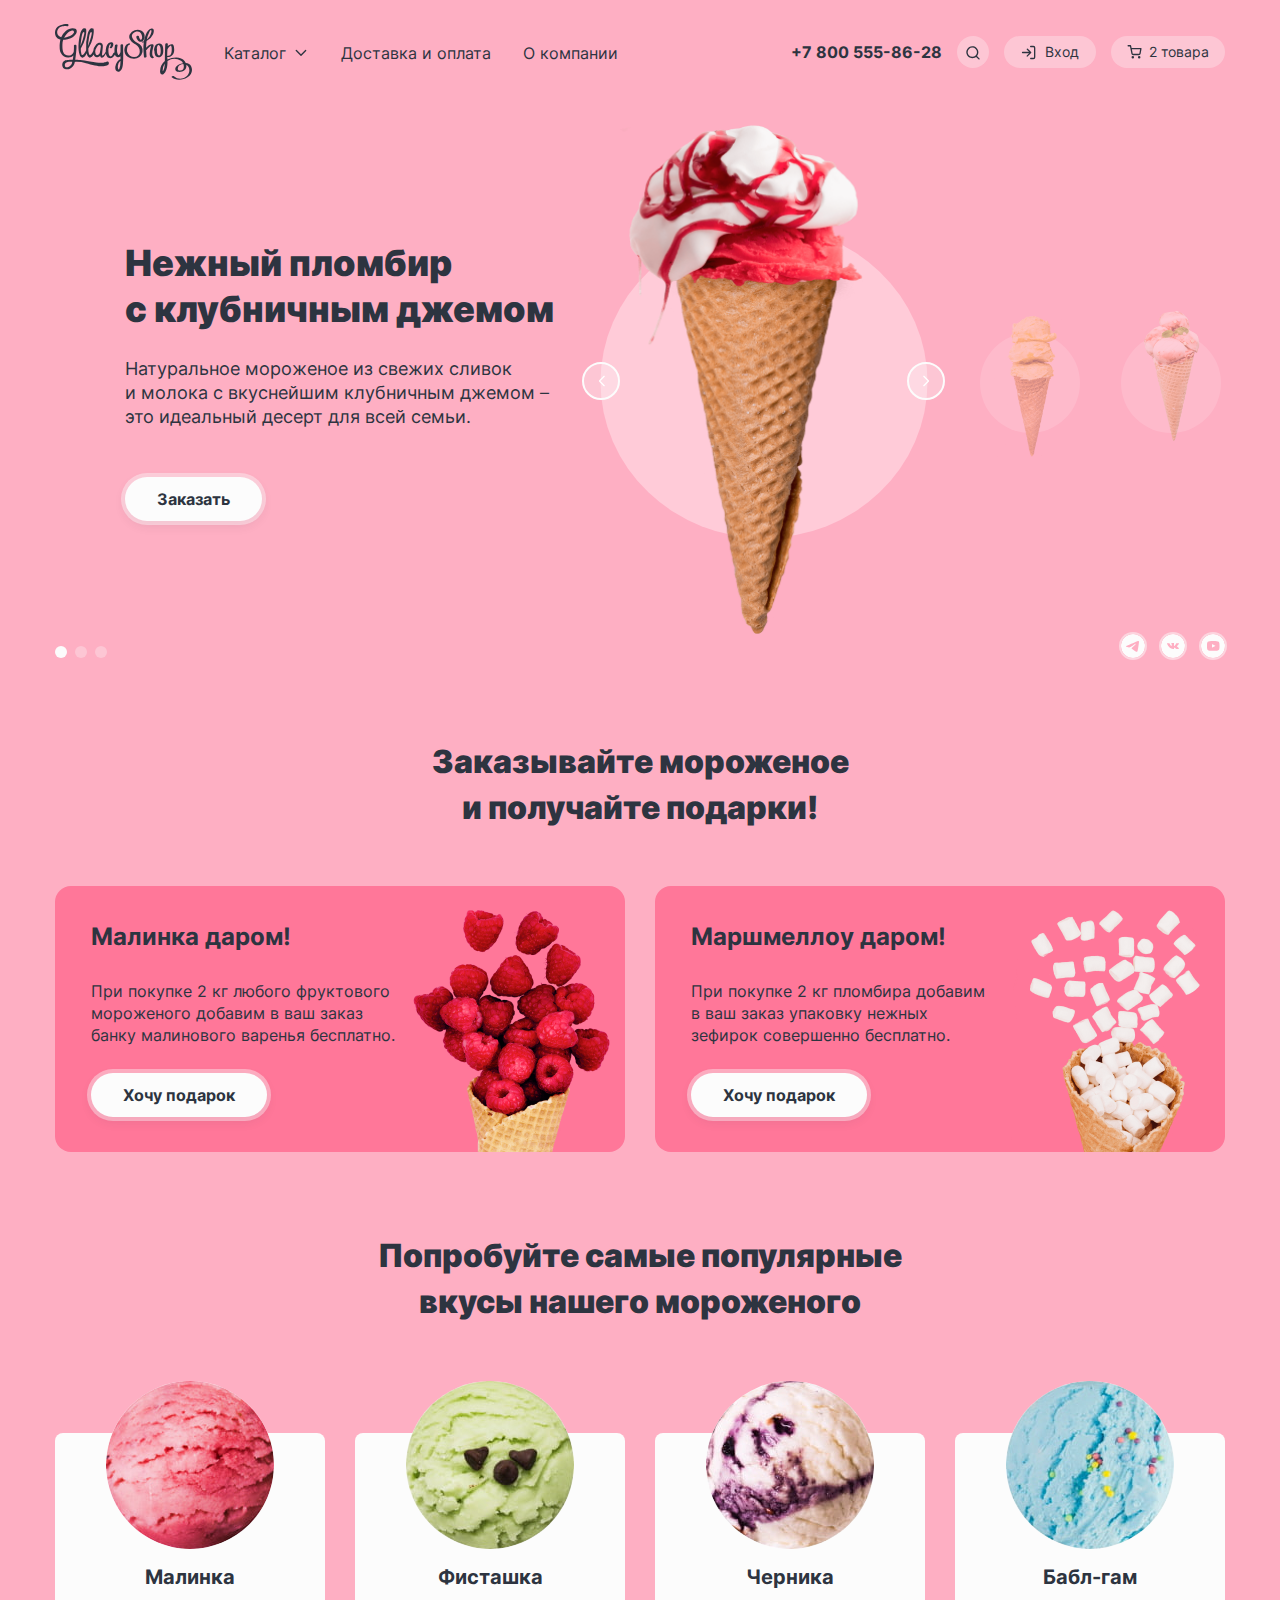
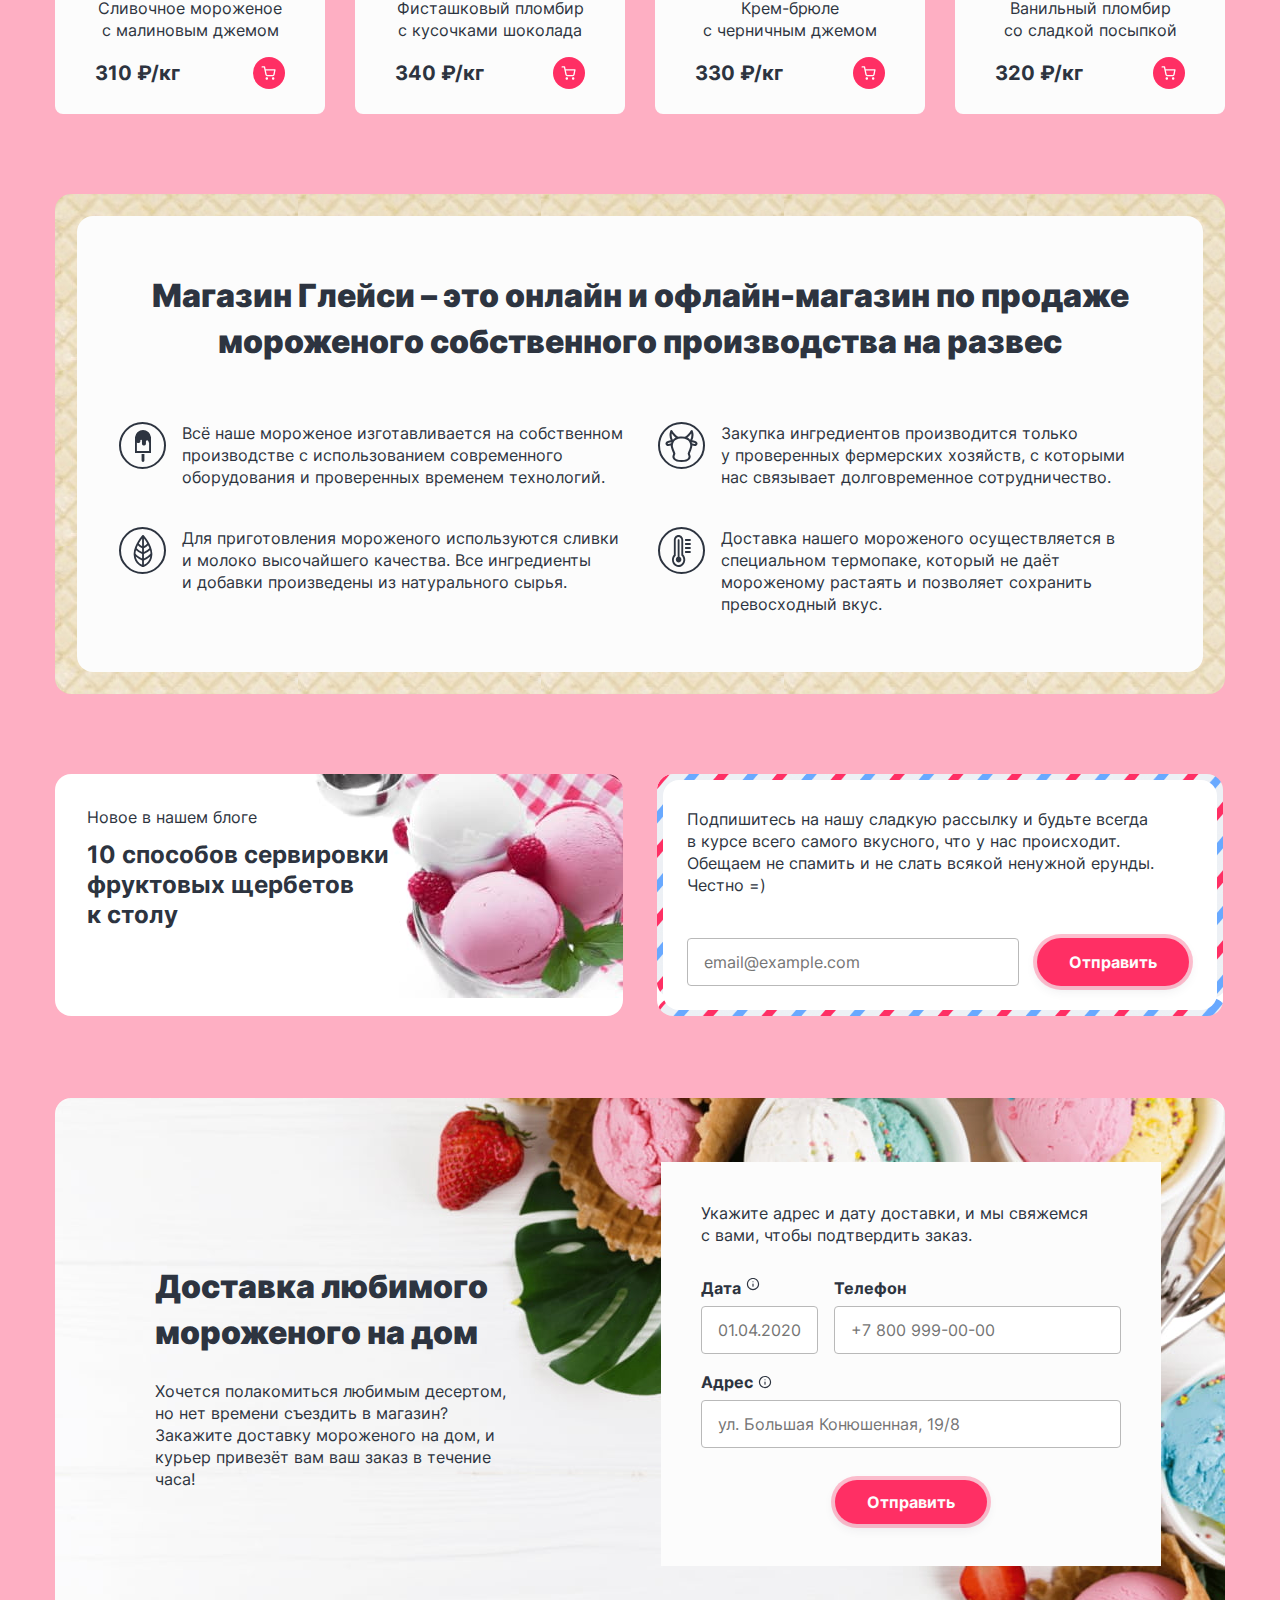
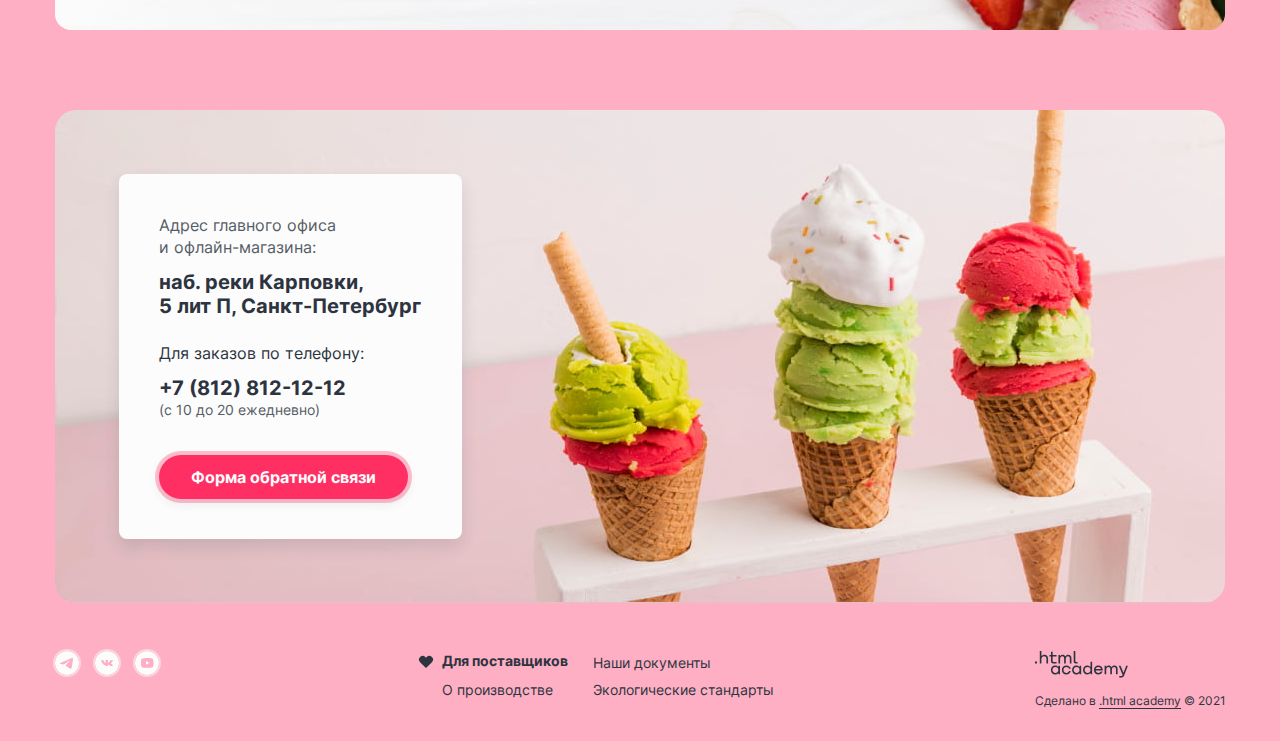
==== commit ea341a9e: "Merge pull request #9 from iukait/master" ====
--- a/index.html
+++ b/index.html
@@ -8,7 +8,7 @@
     <link rel="stylesheet" href="style/style.css">
   </head>
 
-  <body class="slider-pink">
+  <body class="slider-1">
     <div class="page-wrapper">
       <header class="main-header">
         <nav class="navigation">
--- a/style/style.css
+++ b/style/style.css
@@ -32,18 +32,18 @@
   font-size: 16px;
   line-height: 22px;
   color: #2d3440;
-
-}
-
-.slider-pink {
   background-color: #feafc3;
 }
 
-.slider-blue {
+.slider-1 {
+  background-color: #feafc3;
+}
+
+.slider-2 {
   background: #69a9ff;
 }
 
-.slider-yellow {
+.slider-3 {
   background: #fcc850;
 }
 
@@ -478,8 +478,13 @@
   display: flex;
   flex-wrap: wrap;
   justify-content: flex-start;
-  column-gap: 21px;
-  margin-left: -6px;
+  column-gap: 22px;
+}
+
+.block-login-link-wrapper {
+  display: flex;
+  flex-direction: column;
+  row-gap: 5px;
 }
 
 .block-login-link {
@@ -691,7 +696,6 @@
   right: 1px;
   z-index: 1;
   display: none;
-
 }
 
 .block-empty-card-title {
@@ -751,7 +755,7 @@
 }
 
 .slider-item:not(.slider-item-active) {
-  margin-left: 61px;
+  margin-left: 57px;
 }
 
 .slider-item:last-child:not(.slider-item-active) {
@@ -2249,6 +2253,7 @@
   background: rgba(252, 252, 252, 0.3);
   outline: 1px solid #2d3440;
   border-radius: 50px;
+  box-shadow: none;
 }
 
 .pagination-show-more {
